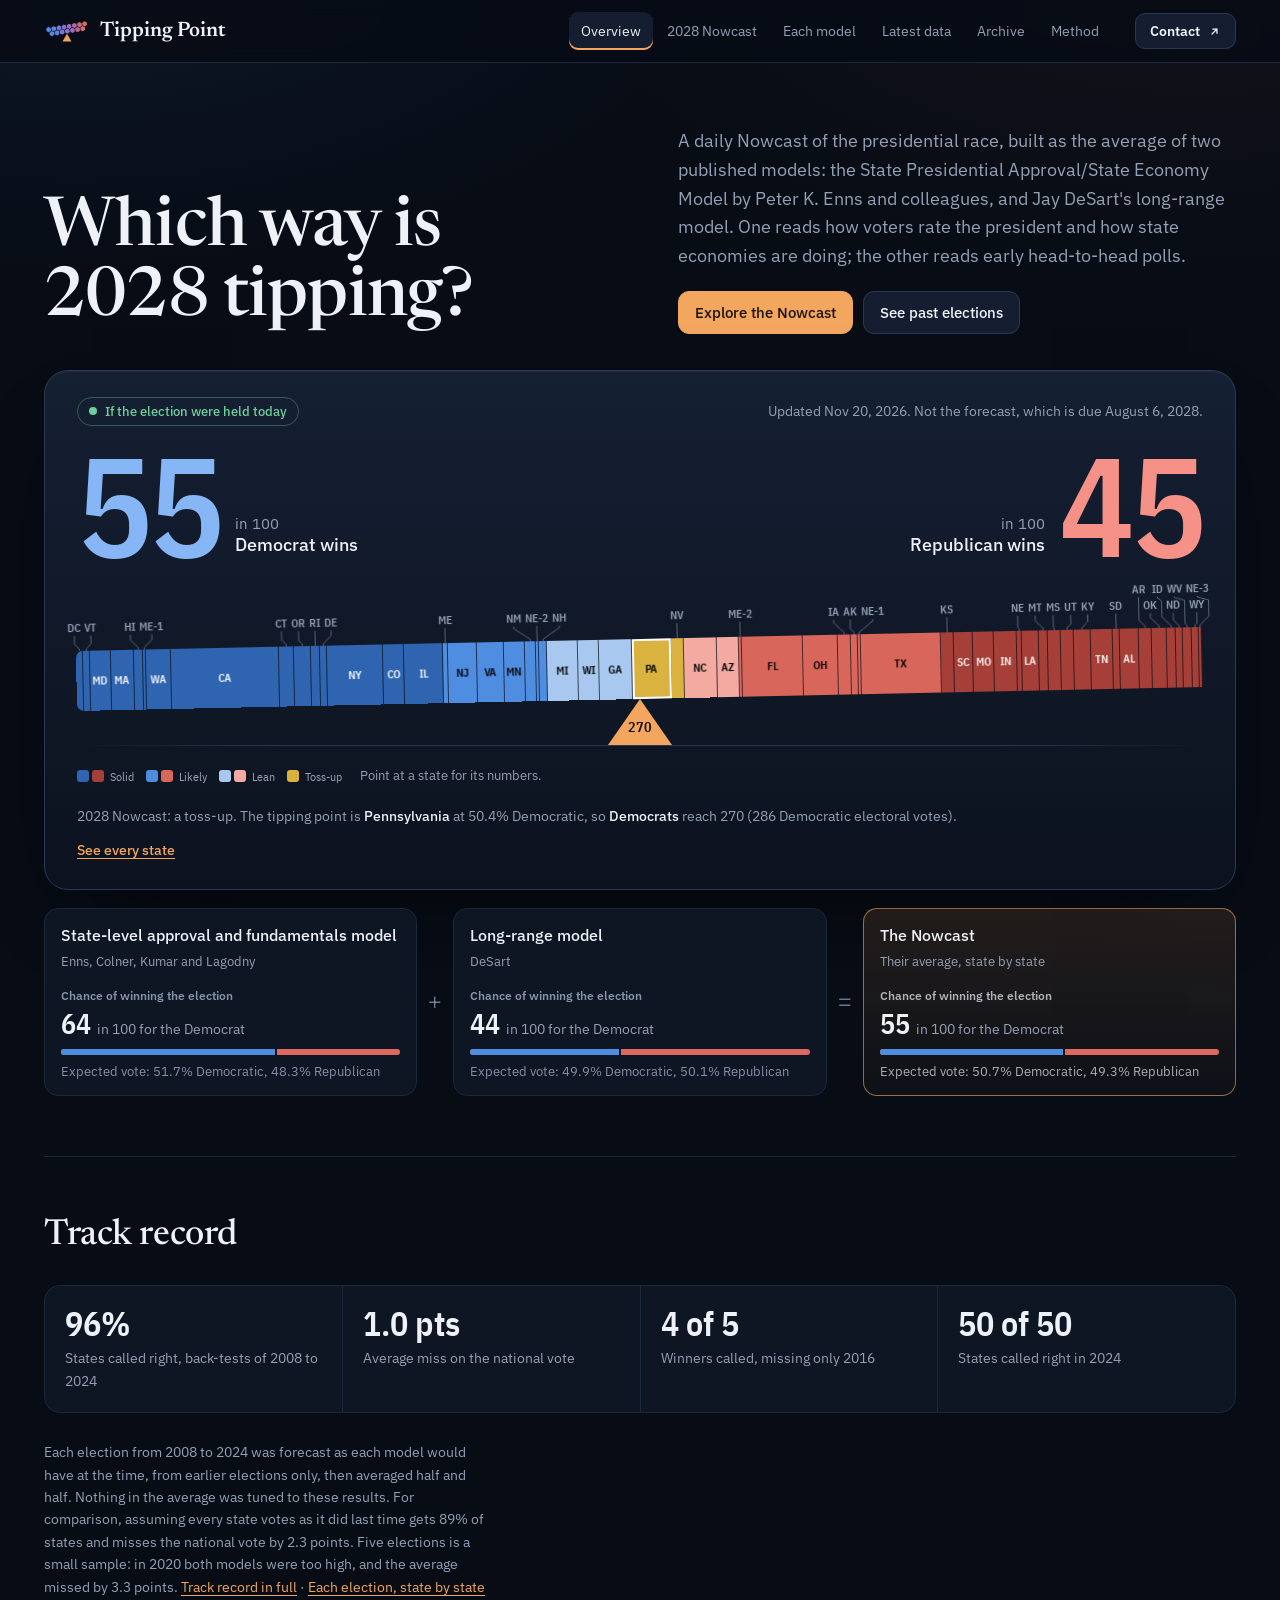
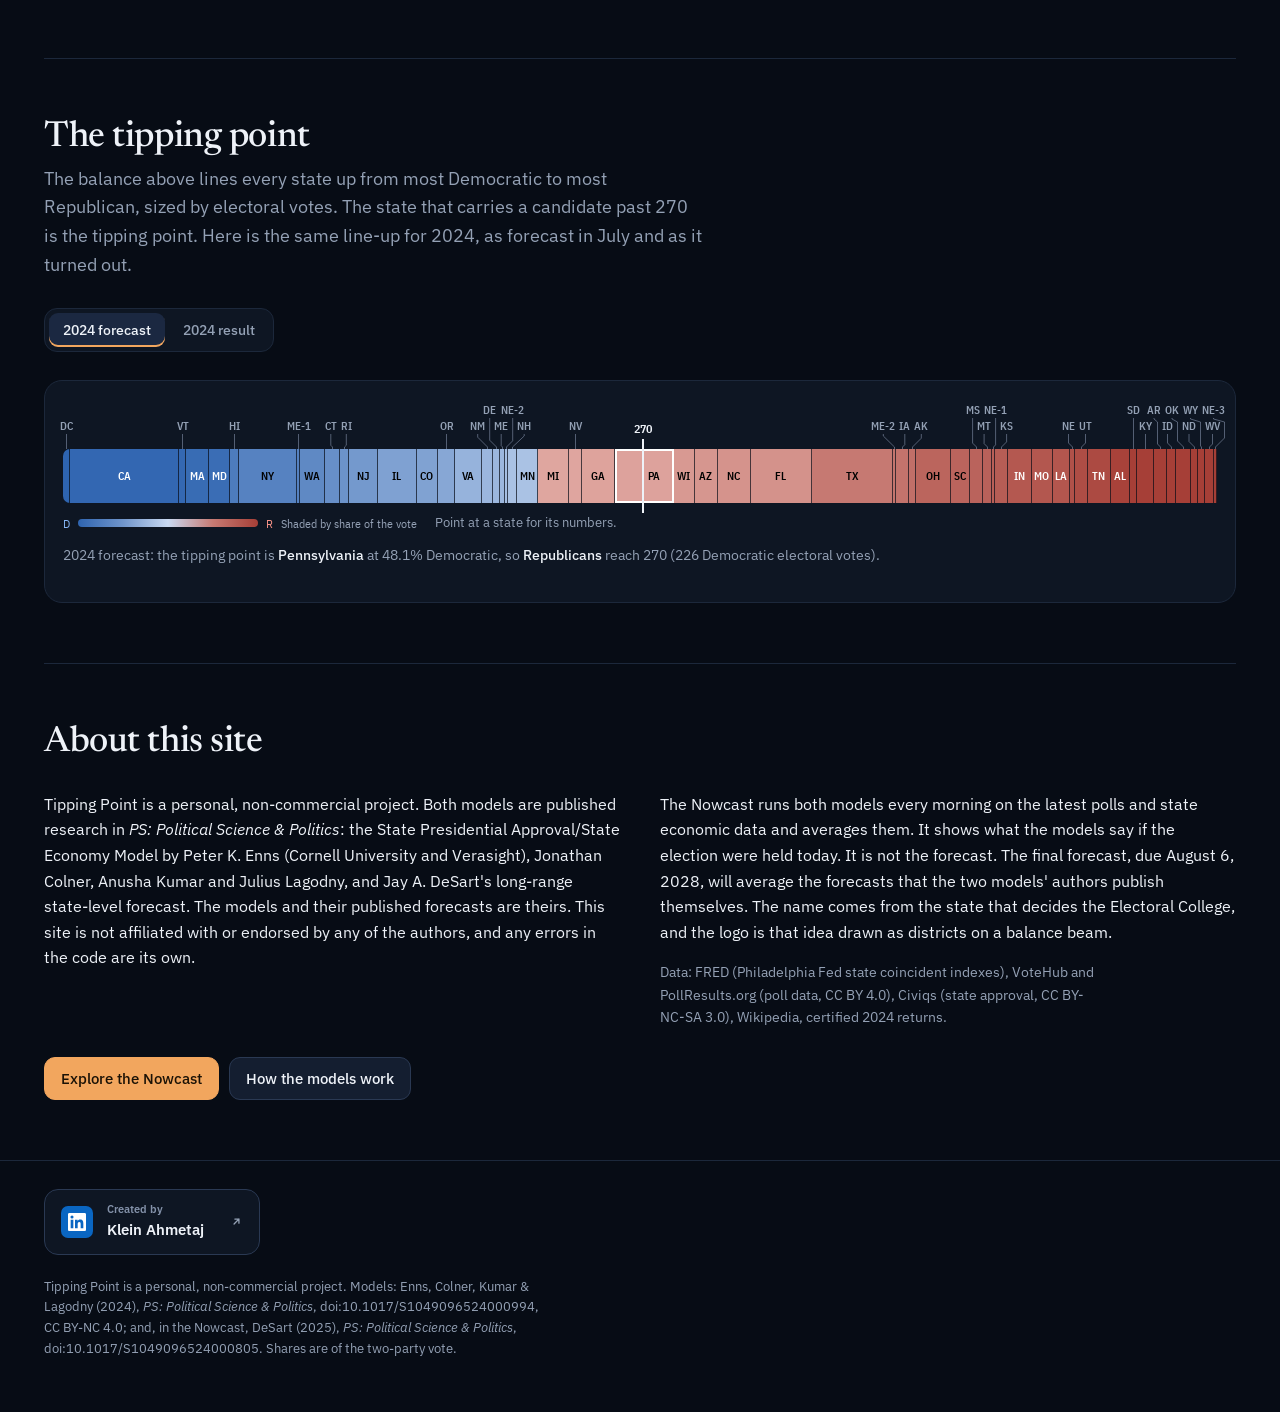
==== docs/index.html @ 8042a4b7 "Method: the vice-president adjustment counts in full from five surveys; Civiqs figures to two decima" ====
<!DOCTYPE html>
<html lang="en">
<head>
<meta charset="utf-8">
<meta name="viewport" content="width=device-width, initial-scale=1">
<title>Tipping Point</title>
<meta name="description" content="A daily Nowcast of the 2028 presidential race: the average of two published models, the Enns et al. state-level approval and fundamentals model and DeSart's long-range model, with an archive of how the method did in every election since 2008.">
<link rel="icon" type="image/svg+xml" href="favicon.svg">
<link rel="preconnect" href="https://fonts.googleapis.com">
<link rel="preconnect" href="https://fonts.gstatic.com" crossorigin>
<link href="https://fonts.googleapis.com/css2?family=IBM+Plex+Mono:wght@400;500&family=IBM+Plex+Sans:wght@400;500;600&family=IBM+Plex+Sans+Condensed:wght@500;600&family=Newsreader:opsz,wght@6..72,400;6..72,500;6..72,600&display=swap" rel="stylesheet">
<link rel="stylesheet" href="styles.css?v=20261120b">
</head>
<body>
<a class="skip" href="#main">Skip to content</a>

<header class="site-head">
  <div class="wrap">
    <a class="brand" href="#" aria-label="Tipping Point home">
      <span class="logo"><svg viewBox="0 0 61.3 29.7" xmlns="http://www.w3.org/2000/svg" aria-hidden="true"><g transform="rotate(-9 30.65 11.91)"><polygon points="6.40,5.39 9.45,7.15 9.45,10.67 6.40,12.43 3.35,10.67 3.35,7.15" fill="#4f8de0"/><polygon points="13.33,5.39 16.38,7.15 16.38,10.67 13.33,12.43 10.28,10.67 10.28,7.15" fill="#6083dc"/><polygon points="20.26,5.39 23.30,7.15 23.30,10.67 20.26,12.43 17.21,10.67 17.21,7.15" fill="#717ad7"/><polygon points="27.18,5.39 30.23,7.15 30.23,10.67 27.18,12.43 24.14,10.67 24.14,7.15" fill="#8270d3"/><polygon points="34.11,5.39 37.16,7.15 37.16,10.67 34.11,12.43 31.06,10.67 31.06,7.15" fill="#976bc1"/><polygon points="41.04,5.39 44.09,7.15 44.09,10.67 41.04,12.43 37.99,10.67 37.99,7.15" fill="#af6ba0"/><polygon points="47.97,5.39 51.02,7.15 51.02,10.67 47.97,12.43 44.92,10.67 44.92,7.15" fill="#c66a80"/><polygon points="54.90,5.39 57.95,7.15 57.95,10.67 54.90,12.43 51.85,10.67 51.85,7.15" fill="#de6a5f"/><polygon points="9.86,11.39 12.91,13.15 12.91,16.67 9.86,18.43 6.82,16.67 6.82,13.15" fill="#5888de"/><polygon points="16.79,11.39 19.84,13.15 19.84,16.67 16.79,18.43 13.74,16.67 13.74,13.15" fill="#697eda"/><polygon points="23.72,11.39 26.77,13.15 26.77,16.67 23.72,18.43 20.67,16.67 20.67,13.15" fill="#7a75d5"/><polygon points="30.65,11.39 33.70,13.15 33.70,16.67 30.65,18.43 27.60,16.67 27.60,13.15" fill="#8b6bd1"/><polygon points="37.58,11.39 40.63,13.15 40.63,16.67 37.58,18.43 34.53,16.67 34.53,13.15" fill="#a36bb0"/><polygon points="44.51,11.39 47.55,13.15 47.55,16.67 44.51,18.43 41.46,16.67 41.46,13.15" fill="#ba6a90"/><polygon points="51.43,11.39 54.48,13.15 54.48,16.67 51.43,18.43 48.38,16.67 48.38,13.15" fill="#d26a6f"/></g><polygon points="30.65,18.31 24.65,28.71 36.65,28.71" fill="#f0a35e"/></svg></span>
      Tipping Point
    </a>
    <nav aria-label="Main">
      <a href="#" data-view="home">Overview</a>
      <a href="#nowcast" data-view="nowcast" aria-label="2028 Nowcast"><span class="nl">2028 Nowcast</span><span class="ns">Nowcast</span></a>
      <a href="#models" data-view="models" aria-label="Each model"><span class="nl">Each model</span><span class="ns">Models</span></a>
      <a href="#data" data-view="data" aria-label="Latest data"><span class="nl">Latest data</span><span class="ns">Data</span></a>
      <a href="#archive" data-view="archive">Archive</a>
      <a href="#method" data-view="method">Method</a>
    </nav>
    <button class="contact-btn" type="button" id="contact-open" aria-haspopup="dialog">Contact <svg viewBox="0 0 16 16" width="13" height="13" aria-hidden="true"><path d="M5 11 11 5M6 5h5v5" fill="none" stroke="currentColor" stroke-width="1.6" stroke-linecap="round" stroke-linejoin="round"/></svg></button>
  </div>
</header>

<dialog class="contact" id="contact" aria-labelledby="contact-title">
  <button class="contact-x" type="button" id="contact-close" aria-label="Close">×</button>
  <p class="contact-kicker">Get in touch</p>
  <h2 id="contact-title">Questions or ideas for the site?</h2>
  <p class="contact-lead">Reach out to me on LinkedIn.</p>
  <p class="contact-sub">Feedback, suggestions, or a conversation about the forecast. Always welcome.</p>
  <a class="contact-li" href="https://www.linkedin.com/in/kleinahmetaj/" target="_blank" rel="noopener"><svg viewBox="0 0 24 24" width="18" height="18" aria-hidden="true"><path fill="currentColor" d="M20.45 20.45h-3.56v-5.57c0-1.33-.02-3.04-1.85-3.04-1.85 0-2.14 1.45-2.14 2.94v5.67H9.34V9h3.42v1.56h.05c.48-.9 1.64-1.85 3.37-1.85 3.6 0 4.27 2.37 4.27 5.46v6.28zM5.34 7.43a2.06 2.06 0 1 1 0-4.13 2.06 2.06 0 0 1 0 4.13zM7.12 20.45H3.56V9h3.56v11.45zM22.22 0H1.77C.79 0 0 .77 0 1.73v20.54C0 23.23.79 24 1.77 24h20.45c.98 0 1.78-.77 1.78-1.73V1.73C24 .77 23.2 0 22.22 0z"/></svg><span>Connect on LinkedIn</span><svg viewBox="0 0 16 16" width="13" height="13" aria-hidden="true"><path d="M5 11 11 5M6 5h5v5" fill="none" stroke="currentColor" stroke-width="1.6" stroke-linecap="round" stroke-linejoin="round"/></svg></a>
  <div class="contact-me"><img class="contact-avatar" src="klein.jpg" alt="" width="46" height="46"><div><b>Klein Ahmetaj</b><span>Creator of Tipping Point</span></div></div>
</dialog>

<main id="main" tabindex="-1">
<!-- ================= HOME ================= -->
<div id="view-home" class="wrap">
  <section class="hero">
    <div class="hero-copy">
      <h1>Which way is 2028 tipping?</h1>
      <div class="stack">
        <p class="lede">A daily Nowcast of the presidential race, built as the average of two published models: the State Presidential Approval/State Economy Model by Peter K. Enns and colleagues, and Jay DeSart's long-range model. One reads how voters rate the president and how state economies are doing; the other reads early head-to-head polls.</p>
        <div class="btns">
          <a class="btn primary" href="#nowcast">Explore the Nowcast</a>
          <a class="btn" href="#archive">See past elections</a>
        </div>
      </div>
    </div>
    <div class="balance-card">
      <div class="bc-head"><span class="live" id="hero-live">If the election were held today</span><span class="small" id="hero-date"></span></div>
      <div class="balance" id="bal-home"></div>
    </div>
    <div class="ensemble" id="ens-home"></div>
  </section>

  <section class="stack-lg">
    <h2>Track record</h2>
    <div class="record">
      <div><span class="v">96%</span><span class="small">States called right, back-tests of 2008 to 2024</span></div>
      <div><span class="v">1.0 pts</span><span class="small">Average miss on the national vote</span></div>
      <div><span class="v">4 of 5</span><span class="small">Winners called, missing only 2016</span></div>
      <div><span class="v">50 of 50</span><span class="small">States called right in 2024</span></div>
    </div>
    <p class="small">Each election from 2008 to 2024 was forecast as each model would have at the time, from earlier elections only, then averaged half and half. Nothing in the average was tuned to these results. For comparison, assuming every state votes as it did last time gets 89% of states and misses the national vote by 2.3 points. Five elections is a small sample: in 2020 both models were too high, and the average missed by 3.3 points. <a href="#method">Track record in full</a> · <a href="#archive">Each election, state by state</a></p>
  </section>

  <section class="stack-lg">
    <div class="stack" style="gap:6px">
      <h2>The tipping point</h2>
      <p class="lede">The balance above lines every state up from most Democratic to most Republican, sized by electoral votes. The state that carries a candidate past 270 is the tipping point. Here is the same line-up for 2024, as forecast in July and as it turned out.</p>
    </div>
    <div class="tabs" role="tablist" aria-label="Tipping point view">
      <button class="tab" role="tab" data-snake="fc" aria-selected="true" aria-controls="snake-home-panel">2024 forecast</button>
      <button class="tab" role="tab" data-snake="actual" aria-selected="false" aria-controls="snake-home-panel">2024 result</button>
    </div>
    <div class="snake-card" id="snake-home-panel" role="tabpanel" aria-label="2024 line-up"><div class="snake" id="snake-home"></div><div class="snake-key" id="snake-home-key"></div><p class="snake-read" id="snake-home-read"></p></div>
  </section>

  <section class="stack-lg" id="about">
    <h2>About this site</h2>
    <div class="cols2">
      <div class="stack">
        <p>Tipping Point is a personal, non-commercial project. Both models are published research in <em>PS: Political Science &amp; Politics</em>: the State Presidential Approval/State Economy Model by Peter K. Enns (Cornell University and Verasight), Jonathan Colner, Anusha Kumar and Julius Lagodny, and Jay A. DeSart's long-range state-level forecast. The models and their published forecasts are theirs. This site is not affiliated with or endorsed by any of the authors, and any errors in the code are its own.</p>
      </div>
      <div class="stack">
        <p>The Nowcast runs both models every morning on the latest polls and state economic data and averages them. It shows what the models say if the election were held today. It is not the forecast. The final forecast, due August 6, 2028, will average the forecasts that the two models' authors publish themselves. The name comes from the state that decides the Electoral College, and the logo is that idea drawn as districts on a balance beam.</p>
        <p class="small">Data: FRED (Philadelphia Fed state coincident indexes), VoteHub and PollResults.org (poll data, CC BY 4.0), Civiqs (state approval, CC BY-NC-SA 3.0), Wikipedia, certified 2024 returns.</p>
      </div>
    </div>
    <div class="btns">
      <a class="btn primary" href="#nowcast">Explore the Nowcast</a>
      <a class="btn" href="#method">How the models work</a>
    </div>
  </section>
</div>

<!-- ================= ARCHIVE: 2008 to 2024 ================= -->
<div id="view-archive" class="wrap" hidden>
  <section class="stack-lg" style="padding-top:44px">
    <div class="stack">
      <h1 style="font-size:clamp(34px,4.4vw,52px)">Archive</h1>
      <p class="lede">How the two models did in each election from 2008 to 2024, state by state, and what the Nowcast's method would have made of them. For 2020 and 2024 the models are shown as their authors published them before the election. No state forecasts were published for 2008 to 2016, so those years are back-tests. The Nowcast began in November 2026, so its own view is a look back in every year.</p>
    </div>
    <div class="tabs years" role="tablist" aria-label="Election">
      <button class="tab" role="tab" data-year24="2024" aria-selected="true">2024</button>
      <button class="tab" role="tab" data-year24="2020" aria-selected="false">2020</button>
      <button class="tab" role="tab" data-year24="2016" aria-selected="false">2016</button>
      <button class="tab" role="tab" data-year24="2012" aria-selected="false">2012</button>
      <button class="tab" role="tab" data-year24="2008" aria-selected="false">2008</button>
    </div>
    <div class="stack">
      <h2 id="h-2024">2024: the <span class="nw">back-test</span> against the result</h2>
      <p id="lede-2024"></p>
      <p class="small" id="pub-2024" hidden></p>
    </div>
    <div class="tabs" role="tablist" aria-label="Which forecast to score">
      <button class="tab" role="tab" data-src24="bt" aria-selected="true">Nowcast method, <span class="nw">back-tested</span></button>
      <button class="tab" role="tab" data-src24="pub" aria-selected="false">State-level approval and fundamentals, as published</button>
      <button class="tab" role="tab" data-src24="ds" aria-selected="false">Long-range model, as published</button>
    </div>
    <div class="figs" id="figs-2024"></div>

    <div class="stack">
      <div class="tabs" role="tablist" aria-label="Map layer">
        <button class="tab" role="tab" data-layer="forecast" aria-selected="true">Back-test</button>
        <button class="tab" role="tab" data-layer="actual" aria-selected="false">Actual result</button>
        <button class="tab" role="tab" data-layer="error" aria-selected="false">Absolute error</button>
      </div>
      <div class="desk">
        <div class="map-panel">
          <svg class="usmap" id="map-2024" role="img" aria-label="Map of the 2024 forecast and results by state"></svg>
          <div class="map-foot"><div class="ramp" id="ramp-2024"></div><div class="switch" role="group" aria-label="Map style"><button type="button" data-mapmode="geo" aria-pressed="true">Map</button><button type="button" data-mapmode="hex" aria-pressed="false">Hexagons</button></div></div>
        </div>
        <aside class="inspector" id="insp-2024" aria-live="polite"></aside>
      </div>
      <div class="snake-card"><div class="snake" id="snake-2024"></div><p class="snake-read" id="snake-2024-read"></p></div>
    </div>
  </section>

  <section class="stack">
    <div class="st-tools">
      <div class="stack" style="gap:6px">
        <h2>Every state, forecast to result</h2>
        <p class="small">Amber is the forecast with its 90% range, white is the result. Scale runs 30% to 70% Democratic; values beyond it sit at the edge. Results are the official counts. Scores count the 50 states.</p>
      </div>
      <div class="tabs" role="group" aria-label="Filter">
        <button class="tab" id="flt-all" aria-pressed="true" aria-selected="true">All 56</button>
        <button class="tab" id="flt-comp" aria-pressed="false" aria-selected="false">Competitive</button>
      </div>
    </div>
    <div class="st-table st-scroll"><div>
      <div class="st-head">
        <button data-sort="name">Contest</button>
        <button class="n" data-sort="ev">EV</button>
        <div class="strip-scale num"><span>30%</span><span>40%</span><span>50%</span><span>60%</span><span>70%</span></div>
        <button class="n" data-sort="fc" aria-sort="descending">Forecast</button>
        <button class="n" data-sort="share">Result</button>
        <button class="n" data-sort="err">Error</button>
      </div>
      <div id="rows-2024"></div>
    </div></div>
  </section>
</div>

<!-- ================= 2028 NOWCAST ================= -->
<div id="view-nowcast" class="wrap" hidden>
  <section class="stack-lg" style="padding-top:44px">
    <div class="stack">
      <span class="live" id="live-pill">Live</span>
      <h1 style="font-size:clamp(34px,4.6vw,56px)" id="title-28">2028 Nowcast</h1>
      <p class="lede" id="lede-28">What two published models say, averaged, if the election were held today: one from today's Trump approval polls and state economies, one from head-to-head polls. <strong class="warn">This is not the forecast.</strong> The final forecast will average the two forecasts the authors publish for 2028. It is due August 6, 2028, in <span id="d-forecast"></span> days.</p>
    </div>
    <div class="stack" id="hero-28">
      <div class="balance-card">
        <div class="balance" id="bal-28"></div>
        <div class="waffle"><div id="waffle-28"></div><p class="small" id="waffle-cap"></p></div>
      </div>
      <div class="ensemble" id="ens-28"></div>
      <div class="figs figs-3" id="figs-2028"></div>
      <p class="small models" id="models-28"></p>
    </div>
  </section>

  <nav class="jump" id="jump-28" aria-label="On this page">
    <button type="button" data-to="hero-28">Odds</button>
    <button type="button" data-to="results-2028">Map</button>
    <button type="button" data-to="results-detail">States</button>
    <button type="button" data-to="tracker-detail">Polls and data</button>
  </nav>

  <section class="stack-lg" id="results-2028">
    <div class="stack">
      <div class="map-tools">
        <div class="tabs" role="tablist" aria-label="Map layer">
          <button class="tab" role="tab" data-layer28="tracker" aria-selected="true">2028 Nowcast</button>
          <button class="tab" role="tab" data-layer28="official" aria-selected="false">Forecast</button>
        </div>
      </div>
      <div class="desk" id="desk-28">
        <div class="map-panel">
          <svg class="usmap" id="map-2028" role="img" aria-label="Map of the 2028 Nowcast by state"></svg>
          <div class="map-foot"><div class="ramp" id="ramp-2028"></div><div class="switch" role="group" aria-label="Map style"><button type="button" data-mapmode="geo" aria-pressed="true">Map</button><button type="button" data-mapmode="hex" aria-pressed="false">Hexagons</button></div></div>
        </div>
        <aside class="inspector" id="insp-2028" aria-live="polite"></aside>
      </div>
      <div class="official" id="official-28" hidden>
        <h2 id="fc-head">The official prediction will be made in <span id="cd-days"></span> days</h2>
        <div class="cd" id="cd-28" aria-hidden="true"></div>
        <div class="fc-body" id="fc-body" hidden></div>
        <h3 class="fc-h">How the forecast is coming together</h3>
        <ol class="fc-steps" id="fc-steps"></ol>
        <p id="fc-about">The final 2028 forecast will be the average of the two forecasts the authors themselves publish. DeSart's long-range forecast comes first, from head-to-head polls conducted in October 2027. Enns and colleagues' comes about 100 days before the election, from approval polls conducted in June and July 2028 and the economy through June. Until each is out, the site's own run of that model stands in: the long-range run is fixed on November 7, 2027 and the approval run on August 6, 2028, a week after each paper's cutoff so that polls published a few days late are included. The forecast is posted here on August 6, 2028 with whatever the authors have published by then, and is final once both of their forecasts are in. In the meantime, view the Nowcast to see what the election might look like if it were held today.</p>
        <button class="btn primary" id="btn-to-nowcast" type="button">View the Nowcast</button>
      </div>
    </div>
    <div class="stack-lg" id="results-detail">
      <div class="stack">
        <h2 class="h3">Where every state stands</h2>
        <div class="board" id="board-28"></div>
        <p class="small">Solid means a party wins the state in more than 98 of 100 simulations, Likely more than 75, Lean more than 55. Pick a state to see it on the map.</p>
      </div>
      <div class="cols2">
        <div class="stack">
          <h2 class="h3">Electoral votes across all simulations</h2>
          <div class="trend" id="hist-2028"></div>
        </div>
        <div class="stack">
          <h2 class="h3">Democrat's share of simulations, day by day</h2>
          <div class="trend" id="trend-2028"></div>
          <div class="small" id="trend-note"></div>
        </div>
      </div>
    </div>
  </section>

  <section class="stack-lg" id="tracker-detail">
    <div class="cols2">
      <div class="stack">
        <h2 class="h3" id="mx-anchor">Head-to-head polls in the long-range model</h2>
        <div class="mx" id="mx-2028" role="img"></div>
        <p class="small" id="mx-note"></p>
        <div class="scroll-x"><table class="polls"><thead><tr><th>Ends</th><th>Pollster</th><th>Matchup</th><th class="n">Democrat</th></tr></thead><tbody id="h2h-2028"></tbody></table></div>
        <div><button class="btn" id="h2h-more" type="button" hidden></button></div>
        <p class="small" id="h2h-note"></p>
        <h2 class="h3" style="margin-top:18px">Polls in today's approval average</h2>
        <div class="scroll-x"><table class="polls"><thead><tr><th>Pollster</th><th>Ends</th><th class="n">Approve</th><th class="n">Disapprove</th></tr></thead><tbody id="polls-2028"></tbody></table></div>
        <p class="small">From the VoteHub Polling API and PollResults.org (both CC BY 4.0). Each pollster's latest poll in the window; internal and partisan polls excluded.</p>
      </div>
      <div class="stack">
        <h2 class="h3">What updates on its own</h2>
        <p class="small" id="live-inputs"></p>
        <div class="needs needs-1">
          <div><span class="s ok" id="need-econ">Daily</span><h3>State economies</h3><p>Philadelphia Fed coincident indexes via FRED, through June 2028.</p></div>
          <div><span class="s ok">Daily</span><h3>Trump approval</h3><p>The national average, from polls of all adults, updates every day. How far each state sits from it comes from <a href="https://civiqs.com/results/approve_president_trump_2025">Civiqs's daily tracker of Trump's job approval</a> among registered voters. That part is a copy taken on <span data-civiqs-date>November 19, 2026</span>. Civiqs's site turns away automatic reads, so the copy is refreshed by hand rather than daily.</p></div>
          <div><span class="s ok" id="need-h2h">Daily</span><h3>Head-to-head polls</h3><p>National general-election polls between possible nominees, from PollResults.org, over the last 180 days. They feed the long-range model.</p></div>
          <div><span class="s ok" id="need-tickets">Watching</span><h3>Nominees and home states</h3><p>Read from Wikipedia every morning. Each nominee and running mate locks in as soon as they are confirmed, and the home-state bonuses switch on.</p></div>
          <div><span class="s ok" id="need-cands">Daily</span><h3>Possible candidates</h3><p>Ordered by national 2028 primary polls from PollResults.org. Anyone new who polls at 3% or more is added.</p></div>
          <div><span class="s ok" id="need-vp">Daily</span><h3>Vice-president adjustment</h3><p>If the sitting vice president is a nominee, approval shifts by his net job approval minus the president's.</p></div>
        </div>
      </div>
    </div>
  </section>
</div>

<!-- ================= METHOD ================= -->
<div id="view-models" class="wrap models-page" hidden>
  <section class="models-intro">
    <p class="secondary-flag">Background · not the Nowcast</p>
    <h1>Each model on its own</h1>
    <p class="lede" id="models-lede">The 2028 Nowcast averages two published models, state by state. This page shows what each one would predict by itself, so you can see where they agree and where they pull apart. Neither is the site's prediction: for that, use the Nowcast.</p>
    <a class="btn primary" href="#nowcast" id="models-back">Go to the 2028 Nowcast</a>
  </section>
  <div id="models-each"></div>
</div>

<div id="view-data" class="wrap data-page" hidden>
  <section class="data-intro">
    <h1>Latest data</h1>
    <p class="lede">Everything the Nowcast reads, newest first: head-to-head polls, approval polls, state economies and primary polling. It all updates every morning, and this page shows what came in and what it moved.</p>
    <p class="data-status" id="data-status"></p>
  </section>
  <div class="figs data-changes" id="data-changes"></div>
  <div class="data-grid">
    <section class="data-card wide" id="dc-h2h" aria-labelledby="dc-h2h-h"></section>
    <section class="data-card" id="dc-appr" aria-labelledby="dc-appr-h"></section>
    <section class="data-card" id="dc-econ" aria-labelledby="dc-econ-h"></section>
    <section class="data-card" id="dc-primary" aria-labelledby="dc-primary-h"></section>
    <section class="data-card" id="dc-next" aria-labelledby="dc-next-h"></section>
    <section class="data-card wide" id="dc-log" aria-labelledby="dc-log-h"></section>
  </div>
</div>

<div id="view-method" class="wrap method" hidden>
  <section class="stack-lg" style="padding-top:44px">
    <div class="stack">
      <h1 style="font-size:clamp(34px,4.4vw,52px)">How the models work</h1>
      <p class="lede">The 2028 Nowcast runs two published models and averages them. Each predicts the Democratic share of the two-party vote in every state; the Electoral College is then simulated from their average. The <a href="#archive">Archive</a> shows how that same average, and each model on its own, did in every election from 2008 to 2024.</p>
    </div>
  </section>

  <section class="stack m-sec">
    <h2>State-level approval and fundamentals model</h2>
    <p class="byline">The State Presidential Approval/State Economy Model, by Peter K. Enns, Jonathan Colner, Anusha Kumar and Julius Lagodny.</p>
<div class="eq">Democratic two-party share in a state =
    <span class="c">49.38</span>
  + <span class="c">0.82</span> × state deviation from the national vote, previous election
  + <span class="c">0.33</span> × state presidential approval (signed toward the Democrat)
  + <span class="c">1.43</span> × weighted change in the state coincident economic index
  + <span class="c">2.47</span> × presidential candidate's home state
  − <span class="c">3.49</span> × presidential candidate's home state, previous election
  + <span class="c">1.87</span> × running mate's home state
  − <span class="c">0.35</span> × Anderson 1980 share (1984 only)
  − <span class="c">0.60</span> × Perot 1996 share (2000 only)</div>
    <p class="small">Fitted on 11 elections × 51 jurisdictions, 1980–2020 (N = 561). Adjusted R² 0.90, standard error 3.46 points.</p>
    <p><b>The Nowcast runs this regression refitted on 1980–2024</b> from the authors' replication data, with the 2024 results added, as the authors refit before each forecast. Refitting on 1980–2020 reproduces the numbers above exactly. With 2024 added, and the approval baseline re-chosen the way the authors choose it: approval 0.30, economy 1.56, home state 2.31, previous home state −3.06, running mate 1.77, standard error 3.44.</p>
  </section>

  <section class="stack m-sec">
    <h2>Long-range model</h2>
    <p class="byline">The Long-Range State-Level Forecast Model, by Jay A. DeSart. It was built to forecast a year ahead, before the nominees are known.</p>
<div class="eq">Democratic two-party share in a state =
  − <span class="c">27.423</span>
  + <span class="c">1.017</span> × the state's Democratic share in the previous election
  + <span class="c">0.524</span> × Democratic share in national head-to-head polls
  + <span class="c">2.544</span> × home state (this election's nominees, minus the previous election's)
  − <span class="c">0.988</span> × consecutive terms the president's party has held the White House
    (counted as positive for Democrats, negative for Republicans)</div>
    <p class="small">Fitted on seven elections × 50 states, 1996–2020 (N = 350). R² 0.90, standard error 3.08 points.</p>
    <p><b>The Nowcast runs it refitted on 1996–2024</b> from DeSart's replication data, with 2024 added. Refitting on 1996–2020 reproduces the numbers above exactly. With 2024 added: previous share 1.007, polls 0.522, home state 1.91, terms −1.00, standard error 2.93.</p>
  </section>

  <section class="stack m-sec">
    <h2>How they are combined</h2>
    <p>The two models read different things: how people rate the president and how state economies are doing, and what voters say when asked to choose between named candidates. <b>Each state's Nowcast is the average of the two models' forecasts for that state, half each.</b> The Electoral College is then simulated once from those averages, the way the state-level approval and fundamentals model simulates it.</p>
    <p><b>Equal weights</b>, because the back-tests found no mix that does reliably better: the best one moved around depending on how the test was run. Research on election forecasting has long found that a plain average of forecasts from different methods beats relying on one, and is hard to improve on by fitting weights (Graefe and colleagues 2014, 2015). Nothing in the combination is fitted to past results: both models run with their authors' equations, and each gets half.</p>
    <p><b>Other mixes were tested</b>, from all long-range to all approval and fundamentals in steps of five points, on both back-tests described under Track record. None is worth switching to. Mixes are written with the approval and fundamentals share first.</p>
    <ul class="small rules">
      <li><b>The gain is tiny.</b> On state results the best mix in hindsight, 30/70, beats equal weights by 0.07 points over 2008 to 2024; over 1996 to 2024, equal weights are themselves the best mix. On the national vote the two tests point in opposite directions, 45/55 in the first and 70/30 in the second, where 70/30 also calls the 2000 winner wrong.</li>
      <li><b>The best mix does not stay put.</b> In the 1996 to 2024 test it runs from all approval and fundamentals in 1996 to all long-range in 2020. A lean toward approval and fundamentals did better in every election up to 2008, and a lean toward the long-range model in every one since. Weights fitted on the first four elections, 65/35, would have made the last four worse than equal weights: a state miss of 2.05 points against 1.96.</li>
      <li><b>Fitted weights fail a fair test.</b> Chosen from other elections and scored on one left out, a fitted mix did worse than equal weights in six of eight comparisons and better in two. The eight: both back-tests, chosen from all the other elections or only the earlier ones, judged on state results and on the national vote.</li>
    </ul>
    <p><b>The method was fixed on November 12, 2026</b>, and will not be changed on the strength of these same back-tests again, so that 2028 is a fair test of it.</p>
    <p><b>The final forecast is the authors' own.</b> The site's runs of the two models are for the Nowcast. The final forecast will be the average of the two forecasts the authors themselves publish for 2028, state by state. DeSart's comes first, about a year before the election: when it is out, his state forecasts replace the site's run of his model and stay fixed. Enns and colleagues publish about 100 days before the election: when theirs is out, it replaces the site's run of their model, and the forecast is final. Until each is out, the site's own run of that model stands in, fixed at its paper's cutoff (November 7, 2027 for the long-range model, August 6, 2028 for the approval model). If an author publishes no state forecasts before Election Day, that stand-in is used and marked as one. The reason is accuracy: the authors work from data the site can only approximate, above all approval measured state by state, and the forecasts they published did as well as the back-tests or better. This was set on November 20, 2026, before either 2028 forecast existed. Until then the plan was to freeze the site's own runs on August 6, 2028 and call that the forecast. If an author also revises the model itself, the site's stand-in run switches to the revised version and says so here.</p>
    <p><b>Three corrections since then.</b> On November 20, 2026 the site was checked line by line against both papers, their appendices and the authors' own code, and three things did not follow the approval model's paper. They were changed to follow it. None came from a back-test or from any result.</p>
    <ul>
      <li><b>Who is polled.</b> The national approval average counted polls of registered and likely voters. The paper measures approval among all adults, so only polls of all adults count now.</li>
      <li><b>The approval baseline.</b> The authors re-choose it before each forecast as the value that best fits the earlier elections. The site had kept their 2024 value, 44. With 2024 added their rule gives 43.</li>
      <li><b>The paper's own window.</b> For polls conducted June 1 to July 30, 2028 the paper pools every survey answer. The site would have taken each pollster's latest poll and favored recent ones. It will now count every poll in that window by its sample size. This changes nothing before June 2028.</li>
    </ul>
    <p>On the data of November 19, the first lowered Trump's approval from 37.2% to 33.8% and raised the Democrat's chance from 50.6% to 56.8%; the second brought it to 55.1%. No state changed hands. The day-by-day history on this site starts again on November 20, so that it is one consistent series. See National approval and Approval baseline, under Everything that differs from the Enns model.</p>
    <p><b>A second check the same day, on how polls are read.</b> Every poll rule was run again on the authors' own material. The rules held: the long-range model's poll average, worked out the site's way from DeSart's own lists of polls, gives the figures in his paper, and the approval model's refit gives the paper's table exactly. Four slips in how the site reads its two poll feeds were fixed.</p>
    <ul>
      <li><b>One count per poll.</b> The two feeds sometimes spell a pollster's name differently, such as Marist College and Marist University, and such a poll was counted twice. It counts once now. In the paper's window, two different polls by one pollster that end on the same day now both count.</li>
      <li><b>Adults first.</b> When one feed listed a poll only for registered voters and the other also carried its figures for all adults, the all-adults figures were dropped. They are kept now.</li>
      <li><b>Like with like.</b> The vice-president adjustment compares the vice president's rating with the president's in the same survey. It now also compares the same group of people: one survey had paired the vice president among registered voters with the president among all adults.</li>
      <li><b>Centering the states.</b> The state figures were centered on the national average with each state weighted by its 2024 votes. A national poll of all adults is the average of the states weighted by their adult populations, so that is the weighting now. Every state's approval rose by 0.14 points.</li>
    </ul>
    <p>On the data of November 20 these moved the Democrat's chance from 54.7% to 54.6%, and no state or rating changed. None of the first three touched a poll from the last 30 days; in earlier weeks the first two had moved the approval average by up to half a point.</p>
    <p><b>The vice-president adjustment is no longer held back.</b> Vice President Vance's net approval runs about 7 points above Trump's in the seven surveys that asked about both, and he leads the Republican field. The site had counted that gap at 35%, waiting for 20 surveys. The authors applied theirs in full from five surveys in 2024, and the seven in hand agree with each other: Vance is ahead by 4 to 12 points in every one. So the gap now counts in full once there are five. Until a nominee is chosen it still applies only in proportion to his share of his party's primary polling. On the data of November 20 this moved the Democrat's chance from 54.5% to 51.2%. No state changed hands and the electoral count stayed at 286; Georgia went from Lean Democratic to Toss-up and Nevada from Toss-up to Lean Republican.</p>
    <p><b>The track record was corrected the same day.</b> Its back-tests of the approval model had left out the Southern-states term that the authors' own back-tests keep through 2020. It was put back, which reproduces the accuracy the paper reports. The approval model's count for 2008 to 2024 went from 236 to 239 of 250 state results; the Nowcast's stayed at 240. This changes how past elections are scored, not how 2028 is forecast.</p>
  </section>

  <section class="stack m-sec">
    <h2>Track record</h2>
    <p><b>Each election below was forecast the way each model would have forecast it at the time:</b> refitted on the earlier elections only, with that year's inputs. Every number is computed from the two papers' replication files and the 2024 results.</p>
    <p><b>These are back-tests</b>, run the way the authors' own code runs theirs. For the approval model that means keeping the Southern-states term its authors used in every forecast through 2020 and dropped in 2024; the next section explains it. The forecasts the authors actually published before each election are compared with the back-tests further down.</p>
    <div class="cols2">
      <table class="mt">
        <caption>National vote, Democratic share</caption>
        <thead><tr><th scope="col"></th><th scope="col">Result</th><th scope="col">Approval and fundamentals</th><th scope="col">Long-range</th><th scope="col">Nowcast</th></tr></thead>
        <tbody>
          <tr><th scope="row">2008</th><td>53.7</td><td>55.5</td><td>52.7</td><td>54.1</td></tr>
          <tr><th scope="row">2012</th><td>51.9</td><td>50.0</td><td>53.6</td><td>51.8</td></tr>
          <tr><th scope="row">2016</th><td>51.0</td><td>51.2</td><td>50.1</td><td>50.7</td></tr>
          <tr><th scope="row">2020</th><td>52.2</td><td>56.1</td><td>54.8</td><td>55.5</td></tr>
          <tr><th scope="row">2024</th><td>49.2</td><td>49.4</td><td>50.6</td><td>50.0</td></tr>
          <tr class="avg"><th scope="row">Average miss</th><td></td><td>1.6</td><td>1.5</td><td>1.0</td></tr>
        </tbody>
      </table>
      <table class="mt">
        <caption>States called correctly, of 50</caption>
        <thead><tr><th scope="col"></th><th scope="col">Approval and fundamentals</th><th scope="col">Long-range</th><th scope="col">Nowcast</th></tr></thead>
        <tbody>
          <tr><th scope="row">2008</th><td>47</td><td>46</td><td>47</td></tr>
          <tr><th scope="row">2012</th><td>47</td><td>48</td><td>49</td></tr>
          <tr><th scope="row">2016</th><td>46</td><td>46</td><td>46</td></tr>
          <tr><th scope="row">2020</th><td>49</td><td>48</td><td>48</td></tr>
          <tr><th scope="row">2024</th><td>50</td><td>50</td><td>50</td></tr>
          <tr class="avg"><th scope="row">All five</th><td>96%</td><td>95%</td><td>96%</td></tr>
        </tbody>
      </table>
    </div>
    <p class="small">2008 to 2024 are the elections both models can be tested on fairly: the long-range model's data starts in 1996, and with fewer than three past elections its equation cannot be estimated properly. The national figures add up the 50 states by turnout, leaving out the District of Columbia, so they differ slightly from the papers' own. Each election is shown state by state in the <a href="#archive">Archive</a>, which counts the District and uses the official national vote, so its national figures sit about a tenth of a point from these. For 2020 and 2024 the Archive shows the forecasts the authors published, not these back-tests.</p>
    <p class="small">The Nowcast called four of the five winners; like both models on their own, it called 2016 wrong, giving Clinton 285 electoral votes. Its average miss in a state was 2.17 points, against 2.69 and 2.21 for the two models alone, and it called 240 of the 250 state results, against 239 and 238.</p>
    <p class="small"><b>Against a simple baseline.</b> Safe states make any method look good, so the fair comparison is with assuming every state votes as it did four years earlier. That gets 222 of the 250 results (89%), against the Nowcast's 240 (96%). In the 73 results decided by under 10 points it gets 49 (67%), against 64 (88%). Of the 28 results where a state changed party, the Nowcast called 21. On the national vote, assuming a repeat of the last election misses by 2.3 points on average, against 1.0.</p>
    <p class="small">Its national miss is smaller than either model's because their misses often point in opposite directions and partly cancel: in 2012 the state-level approval and fundamentals model was 1.9 points too low and the long-range model 1.7 too high, so the average was off by 0.1. When both miss the same way, as in 2020, the average does too.</p>
    <p class="small">A second test, which forecasts each election from 1996 to 2024 using all the other elections, gives the Nowcast a state miss of 2.2 points and a national miss of 1.0, with seven of eight winners called.</p>
    <p class="small"><b>States moving together.</b> The long-range model shifts every state by nearly the same amount from its last result. Three other ways of placing states were tried in both tests, scored on how far each state's position relative to the national vote was off, and none did better. The approval and fundamentals model's own map was worse in the first test (2.40 points against 2.00) and level in the second (2.10 against 2.15). Adding each state's result from two elections back to the long-range equation changed almost nothing. Starting from the average of each state's last two results was much worse. States have moved together more closely in 2020 and 2024 than in any election from 1996 to 2016, a trend Jackman (2014) found after 2012. In 2020 about two-thirds of the long-range model's error in the states was a miss shared by all of them: its national forecast was 54.8 against a result of 52.2, mostly because the October 2019 polls had the Democrat at 54.9.</p>
    <p class="small">The long-range model is tested here on polls from October of the year before the election, as DeSart designed it. The Nowcast feeds it polls from even earlier, so today it is probably less accurate than this record shows.</p>
  </section>

  <section class="stack m-sec">
    <h2>The Southern-states term</h2>
    <p><b>What it is.</b> Through 2020 the approval model had one more input: a marker for the eleven states of the old Confederacy. For decades those states voted more Republican than their last result, the president's approval and the economy would suggest, and the marker let the model allow for that.</p>
    <p><b>Why the authors dropped it.</b> The pattern faded. It was clear in the 1980s and faint in the 1990s and early 2000s. In recent elections the authors find no sign of it once a state's past vote is taken into account, which they put down to population change in the South. A marker that no longer adds anything only makes a model more complicated, so their 2024 forecast leaves it out (Enns and colleagues 2024, and their online appendix 3). The Nowcast runs that 2024 version, so it has no Southern-states term either.</p>
    <p><b>What the back-tests do with it.</b> The authors' own code keeps the term in every before-the-fact forecast through 2020, because that is how the model was run at the time. The track record above does the same. Run that way, the approval model's back-tests reproduce the accuracy the paper reports: 91% of states called from 1984 to 2020, 95% from 2004, and only Georgia missed in 2020.</p>
    <table class="mt mt-wrap">
      <caption>The approval model's back-test, with and without the term: states called of 50, and the states missed</caption>
      <thead><tr><th scope="col"></th><th scope="col">With the term</th><th scope="col">Without it</th></tr></thead>
      <tbody>
        <tr><th scope="row">2008</th><td>47<span>IN, MO, NC</span></td><td>47<span>AR, IN, MO</span></td></tr>
        <tr><th scope="row">2012</th><td>47<span>FL, IA, VA</span></td><td>46<span>CO, FL, IA, OH</span></td></tr>
        <tr><th scope="row">2016</th><td>46<span>IA, MI, PA, WI</span></td><td>46<span>IA, MI, PA, WI</span></td></tr>
        <tr><th scope="row">2020</th><td>49<span>GA</span></td><td>47<span>AZ, FL, GA</span></td></tr>
        <tr class="avg"><th scope="row">All four, of 200</th><td>189</td><td>186</td></tr>
      </tbody>
    </table>
    <p class="small">2024 is not in the table because the authors' 2024 forecast has no such term. With the term the model calls three more states over these elections, most of them in 2020, where it misses only Georgia, as the authors' published forecast did. Its forecast of the national vote moves by a tenth or two (55.5, 50.0, 51.2 and 56.1 with the term; 55.7, 49.9, 51.3 and 56.0 without). Its average miss in a state is slightly larger with the term, 2.69 points against 2.60 over 2008 to 2024, because the term shifts all eleven Southern states at once.</p>
    <p class="small">The Nowcast's own record is the same either way: 47, 49, 46 and 48 states called, and a national miss of 1.0 points. Until November 20, 2026 this site left the term out of every back-test, so its approval-model record read 236 of 250 state results, not 239, and its 2020 back-test missed three states where the authors' missed one.</p>
  </section>

  <section class="stack m-sec">
    <h2>Published forecasts and these back-tests</h2>
    <p><b>The back-tests rerun each model on the data in its authors' latest files.</b> Before each election the authors refit their models and sometimes revise them or their data, so a forecast they actually published can differ from its back-test. Where both exist, they compare like this.</p>
    <div class="cols2">
      <table class="mt">
        <caption>Approval and fundamentals model (Enns and colleagues)</caption>
        <thead><tr><th scope="col"></th><th scope="col">Published</th><th scope="col">Back-test</th><th scope="col">Result</th></tr></thead>
        <tbody>
          <tr><th scope="row">2020 states called, of 50</th><td>49</td><td>49</td><td>—</td></tr>
          <tr><th scope="row">2020 Democratic vote</th><td>54.5</td><td>56.1</td><td>52.2</td></tr>
          <tr><th scope="row">2024 states called, of 50</th><td>50</td><td>50</td><td>—</td></tr>
          <tr><th scope="row">2024 Democratic vote</th><td>49.7</td><td>49.4</td><td>49.2</td></tr>
        </tbody>
      </table>
      <table class="mt">
        <caption>Long-range model (DeSart)</caption>
        <thead><tr><th scope="col"></th><th scope="col">Published</th><th scope="col">Back-test</th><th scope="col">Result</th></tr></thead>
        <tbody>
          <tr><th scope="row">2016 Democratic vote</th><td>50.3</td><td>50.1</td><td>51.0</td></tr>
          <tr><th scope="row">2020 states called, of 50</th><td>48</td><td>48</td><td>—</td></tr>
          <tr><th scope="row">2020 Democratic vote</th><td>54.8</td><td>54.8</td><td>52.2</td></tr>
          <tr><th scope="row">2024 states called, of 50</th><td>50</td><td>50</td><td>—</td></tr>
          <tr><th scope="row">2024 Democratic vote</th><td>50.7</td><td>50.6</td><td>49.2</td></tr>
        </tbody>
      </table>
    </div>
    <p class="small">Democratic share of the two-party vote, in percent. Rows of states called have no result of their own: the count already compares each forecast with the results. Enns and colleagues' 2020 forecast missed only Georgia (Enns and Lagodny 2021); their 2024 forecast had Trump at exactly 312 electoral votes. DeSart's 2020 forecast, made from October 2019 polls, missed Florida and North Carolina; the back-test reproduces its state forecasts exactly, because his model had the same design then (his replication files for 2020). His 2016 figure is his national forecast as reported in his 2024 paper (table 1), which gives no count of states for that year; his 2024 forecast was published a year before the election. Published figures are the authors' own national numbers; back-tests and results are for the 50 states, as in the tables above, which moves a figure by a tenth of a point at most.</p>
    <p class="small">The back-tests call the same states as the forecasts the authors published: 49 of 50 in 2020 for Enns and colleagues, missing only Georgia, and no difference to speak of for DeSart. On the national vote their published 2020 forecast was 1.6 points closer than the back-test, 54.5 against 56.1. That gap comes from the data, which the authors revised for 2024: state approval was re-estimated from more surveys, and the 2020 economy is measured differently.</p>
    <p><b>What this means for 2028.</b> The published records belong to the forecasts the authors made themselves, so the final 2028 forecast uses those: DeSart's and Enns and colleagues' own state forecasts, averaged half and half. The site's own runs of the two models stand in only until each author publishes, or if one does not. The site never chooses between versions itself.</p>
    <p><b>What this means for the track record.</b> The 96% of states and 1-point national miss quoted on this site come from the back-tests. They are a cautious figure: the forecasts the authors actually published did as well or better.</p>
  </section>

  <section class="stack m-sec">
    <h2>Why there is no third model</h2>
    <p>Several well-known forecasts were tried as a third member of the average, in the same back-tests: counts of Allan Lichtman's Keys to the White House, Helmut Norpoth's Primary Model and Alan Abramowitz's Time for Change model. Each gives one national number, so each was tested the same way: the state map from the first two models, the national level from all three.</p>
    <div class="cols2">
      <table class="mt">
        <caption>Back-tests of 2008 to 2024 (250 state results)</caption>
        <thead><tr><th scope="col">Third model</th><th scope="col">State miss</th><th scope="col">States called</th><th scope="col">National miss</th></tr></thead>
        <tbody>
          <tr><th scope="row">Lichtman's 6 objective keys, counted</th><td>1.98</td><td>239</td><td>0.78</td></tr>
          <tr><th scope="row">All 13 of Lichtman's keys, counted</th><td>2.11</td><td>238</td><td>1.32</td></tr>
          <tr><th scope="row">Primary Model</th><td>2.05</td><td>237</td><td>0.92</td></tr>
          <tr><th scope="row">Time for Change</th><td>1.96</td><td>240</td><td>0.91</td></tr>
          <tr><th scope="row">5 of them, without the third-party key</th><td>1.97</td><td>239</td><td>0.89</td></tr>
          <tr class="avg"><th scope="row">None: the first two alone (used)</th><td>2.17</td><td>240</td><td>0.98</td></tr>
        </tbody>
      </table>
      <table class="mt">
        <caption>The same, leaving out 2020 (200 state results)</caption>
        <thead><tr><th scope="col">Third model</th><th scope="col">State miss</th><th scope="col">States called</th><th scope="col">National miss</th></tr></thead>
        <tbody>
          <tr><th scope="row">Lichtman's 6 objective keys, counted</th><td>2.03</td><td>191</td><td>0.59</td></tr>
          <tr><th scope="row">All 13 of Lichtman's keys, counted</th><td>2.15</td><td>191</td><td>1.11</td></tr>
          <tr><th scope="row">Primary Model</th><td>2.05</td><td>190</td><td>1.10</td></tr>
          <tr><th scope="row">Time for Change</th><td>2.01</td><td>192</td><td>0.80</td></tr>
          <tr><th scope="row">5 of them, without the third-party key</th><td>2.01</td><td>192</td><td>0.68</td></tr>
          <tr class="avg"><th scope="row">None: the first two alone (used)</th><td>2.03</td><td>192</td><td>0.40</td></tr>
        </tbody>
      </table>
    </div>
    <p class="small">Misses are average misses in points of Democratic vote share.</p>
    <p>Some third models look a little better than none in the first table: the objective keys and Time for Change all lower the state miss by about 0.2 points and the national miss by 0.1 to 0.2. <b>That is not enough to act on, for three reasons.</b></p>
    <ul class="small rules">
      <li><b>The whole gain is one election.</b> In 2020 both models overshot the Democrat by about 3 points, and anything that pulled the other way helped. Leave 2020 out (second table) and no third model beats none on the national vote.</li>
      <li><b>Choosing by the back-test does not survive a fair test.</b> For each of the five elections, the third model with the best national record in the other four was picked and then scored on the one left out. The pick changed almost every time (Time for Change, six keys, the Primary Model, none, six keys) and the result was a national miss of 1.46 points, worse than the 0.98 from using no third model at all.</li>
      <li><b>The longer test does not back a third model either.</b> Forecasting each election from 1996 to 2024 from all the others, adding the keys leaves the national miss unchanged at 1.0 and calls one fewer winner.</li>
    </ul>
    <p><b>So the Nowcast uses the two published models and nothing else.</b></p>
  </section>

  <section class="stack m-sec">
    <h2>Guarding against fitting the past too closely</h2>
    <p><b>A method can be made to look good on past elections by trying many versions and keeping the best.</b> With five elections to test on, that is a real risk, and an earlier version of this Nowcast ran it: it added a third model, a count of Lichtman's keys, after comparing eight candidates on the same five elections. The check above showed that kind of choosing does not hold up, so it was undone.</p>
    <p><b>What is left involves no choosing.</b> The two state models are published models run with their authors' equations; nothing in them was tuned here. They are averaged with equal weights, the default when there is no strong reason for anything else. The record quoted on this site is that plain average's record. Each back-test forecast uses only the elections before it. And the method is now fixed: it was frozen on November 12, 2026, before any 2028 result could inform it. Three corrections were made on November 20, 2026, each to follow the approval model's paper more closely, four slips in reading the poll feeds were fixed the same day, and the vice-president adjustment stopped being held back; all are listed with their effect under How they are combined.</p>
    <p><b>The evidence is still thinner than it looks.</b> There are 250 state results, but states move together in any one year, so they amount to about five independent tests. A 1.0-point national miss and 96% of states is what the method did on those five; 2020 shows it can miss by 3 points when both models err the same way.</p>
    <p><b>Primary Model.</b> Norpoth's forecasts as he published them: 50.1% for Obama in 2008, 53.2% for Obama in 2012 and 47.5% for Clinton in 2016, then electoral votes only, 362 for Trump in 2020 and 315 for the Democrat in 2024. The last two were turned into the national vote that would produce them on the previous map. On its own the model missed the national vote by 3.8 points on average and the electoral vote by 64, against 1.0 and 22 for the Nowcast's average. It cannot run until the first primaries in early 2028, so it was left out.</p>
    <p><b>Time for Change.</b> Abramowitz's model predicts the national vote from the president's June net approval, second-quarter economic growth and whether the president's party is seeking a second term. Refitted from public data (Gallup's June approval and the government's growth figures, as compiled for Harvard's Gov 1347 forecasting course), it reproduces his 2024 forecast to within 0.3 points. It needs a judgment call whenever the economy has a shock like the 2020 lockdown quarter, which is handled here as he handled it, without the growth term. As a third model it lowers the state miss from 2.17 points to 1.96 and the national miss from 0.98 to 0.91 over 2008 to 2024, but on the national vote it does worse than no third model without 2020. It reads mostly the same things as the state-level approval and fundamentals model, and it cannot run until late July 2028, so it was left out.</p>
    <p>The Nowcast page shows each model on its own next to the average, simulated the same way.</p>
  </section>

  <section class="cols2">
    <div>
      <h2 style="margin-bottom:14px">Uncertainty</h2>
      <p>As in the authors' code: each forecast draws the coefficients 10,000 times, together, from their covariance; adds model error with a standard deviation equal to the model's root mean square error; and repeats for seven values of the economic weighting, 0.52 to 0.58. That makes 70,000 simulations. The Nowcast uses the same simulation for the averaged forecast.</p>
      <p><b>What that means for the average.</b> Neither paper simulates an average of two models, so this part is the site's own adaptation of the authors' simulation, not something the authors designed or tested. In each simulation the coefficients drawn are the approval model's; the long-range model's forecast is held at its point value; and the model error added is the approval model's in full. The average has missed by less than that model alone, so the uncertainty shown is on the wide side: it is not fitted to the average's own record.</p>
      <p><b>How it has held up.</b> Applying the same error to each back-test forecast of 2008 to 2024 (without the coefficient draws, which the live simulation adds and which make its ranges slightly wider still), the stated 50% range held 68% of the 250 state results, the 80% range 90% and the 90% range 94%; the simulation assumed misses of 3.5 points per state where the average's were 3.0. States rated Lean (66 in 100 on average) were won 77% of the time, Likely (90 in 100) 96%, and all 137 Solid states were won. The Democrat's chances would have been 91, 72, 61, 84 and 30 in 100 in 2008 to 2024, and the Democrat won the first, second and fourth. So the ranges have been wider than needed, and the odds more cautious than the results: that shows the simulation has not been overconfident, not that it is well calibrated. Five elections cannot settle that, and narrowing the ranges to fit them would be fitting the past, so the simulation keeps the authors' error model unchanged.</p>
      <p>The errors of different states are correlated, so when the model misses, it tends to miss the whole map in the same direction. The authors draw that correlation once for each weighting, between 0.70 and 0.97, and so does this site. Rerunning their code on their replication data gives Harris 27 in 100 in 2024, as published, and this site's engine reproduces it.</p>
      <p>The long-range model's own paper gives each state an independent error and shares none. That makes a national miss nearly impossible: its 95% range for the 2024 national vote was 49.4% to 51.9% Democratic, and the result, 49.3%, fell outside it. Its own record shows national misses of 1 to 2 points, which move every state together. So the Nowcast simulates both models with the correlated error above. This site's version of DeSart's equation, run with his independent errors on his 2024 inputs from his replication files, reproduces his published simulation (256 Democratic electoral votes on average, 95% between 218 and 306), which is how it was checked.</p>
      <p>Maine and Nebraska districts take the statewide forecast plus each district's gap from its state in the previous election, as in the authors' code.</p>
    </div>
    <div>
      <h2 style="margin-bottom:14px">Ratings</h2>
      <p>Solid when a candidate wins more than 98 in 100 simulations, Likely above 75, Lean above 55, Toss-up otherwise.</p>
      <p>The Archive's 2024 state forecasts, 90% ranges and odds for this model come from rerunning the authors' simulation on their replication data. They match the paper's Figure A-2 to within 0.2 points. The ratings shown are the paper's published ones.</p>
    </div>
  </section>

  <section class="cols2">
    <div>
      <h2 style="margin-bottom:14px">Data behind the Nowcast</h2>
      <p>State economies come from the Philadelphia Fed State Coincident Indexes via FRED. Trump's national approval is an average of public polls of all adults from VoteHub and PollResults.org. State-by-state approval comes from <a href="https://civiqs.com/results/approve_president_trump_2025">Civiqs's daily tracker of Trump's job approval</a> (registered voters, all 50 states), as a copy taken on <span data-civiqs-date>November 19, 2026</span>; only the differences between states are used. Civiqs publishes its results under the <a href="https://creativecommons.org/licenses/by-nc-sa/3.0/">Creative Commons BY-NC-SA 3.0</a> license, and the state gaps taken from them are shared here on the same terms.</p>
      <p>The 2024 back-test in the Archive: DeSart's published state forecasts for 2024, from the file dated November 5, 2023 in his replication data (doi:10.7910/DVN/HZGLY9), averaged with the state-level approval and fundamentals forecast published in July 2024.</p>
      <p>Nominees, running mates and their home states are read from Wikipedia each morning. The vice-president adjustment uses job-approval polls of the vice president from VoteHub, or favorability when there are none, as the authors did for 1988. The list of possible candidates follows national 2028 primary polls from PollResults.org.</p>
      <p>Head-to-head polls are national general-election polls between one named Democrat and one named Republican: those conducted in the last 180 days until November 7, 2027, and those conducted in October 2027 from then on. They come from the PollResults.org feed behind its <a href="https://pollresults.org/races/president-2028/">2028 presidential polls page</a>, which carries the New York Times poll data, and every record in it is read each morning. A poll that tests several pairings counts once for each. Left out: state polls, generic party ballots, questions that name a third candidate, and pairings that name a president who cannot run again. People who are not on the site's candidate list still count. VoteHub supplies the approval polls; it does not publish general-election pairings yet.</p>
      <p>The Archive's 2024 page for this model is the paper's own forecast, recomputed exactly from the authors' replication files. The Nowcast differs from the two papers in the ways listed below.</p>
    </div>
    <div>
      <h2 style="margin-bottom:14px">Sources</h2>
      <p>Enns, Colner, Kumar &amp; Lagodny (2024), <a href="https://doi.org/10.1017/S1049096524000994">“Understanding Biden's Exit and the 2024 Election”</a>, <em>PS: Political Science &amp; Politics</em>, CC BY-NC 4.0. Replication data: <a href="https://doi.org/10.7910/DVN/PBGFOF">Harvard Dataverse</a>.</p>
      <p>DeSart (2025), <a href="https://doi.org/10.1017/S1049096524000805">“Long-Range State-Level 2024 Presidential Election Forecast: How Can You Forecast an Election When You Don't Know Who the Candidates Are Yet?”</a>, <em>PS: Political Science &amp; Politics</em>. Replication data: <a href="https://doi.org/10.7910/DVN/HZGLY9">Harvard Dataverse</a>.</p>
      <p>Models tested and left out: Lichtman, <em>The Keys to the White House</em>, his ratings for 1864–2024 as tabulated on <a href="https://en.wikipedia.org/wiki/The_Keys_to_the_White_House">Wikipedia</a>; Norpoth's forecasts from his articles in <em>PS: Political Science &amp; Politics</em> (2008, 2012, 2016, 2020) and, for 2024, Stony Brook University; Abramowitz (2024), <a href="https://centerforpolitics.org/crystalball/">Sabato's Crystal Ball</a>.</p>
      <p>On averaging forecasts and on states moving together: Graefe, Armstrong, Jones &amp; Cuzán (2014), <a href="https://doi.org/10.1016/j.ijforecast.2013.02.005">“Combining Forecasts: An Application to Elections”</a>, <em>International Journal of Forecasting</em>; Graefe, Küchenhoff, Stierle &amp; Riedl (2015), <a href="https://doi.org/10.1016/j.ijforecast.2014.12.001">“Limitations of Ensemble Bayesian Model Averaging for Forecasting Social Science Problems”</a>, <em>International Journal of Forecasting</em>; Jackman (2014), <a href="https://doi.org/10.1017/S1049096514000109">“The Predictive Power of Uniform Swing”</a>, <em>PS: Political Science &amp; Politics</em>.</p>
      <p>To reproduce the track record, the baseline, the tests of other weights and of states moving together, and the check of the simulated ranges: <a href="https://github.com/KA82205/tipping-point/blob/main/pipeline/backtest_2008_2024.py">pipeline/backtest_2008_2024.py</a> in the site's repository, run on the two papers' replication files. The Archive's pages for 2008, 2012 and 2016 come from the same back-test, written out state by state by <a href="https://github.com/KA82205/tipping-point/blob/main/pipeline/make_archive.py">pipeline/make_archive.py</a>.</p>
      <p>The Archive's 2020 page shows the two forecasts as published. Enns and Lagodny's article prints its state forecasts only as a chart, in which every simulated outcome is a dot; <a href="https://github.com/KA82205/tipping-point/blob/main/pipeline/extract_fig3_2020.py">pipeline/extract_fig3_2020.py</a> reads the dots and averages them state by state. The result reproduces the article's own figures: the 25 contests it colors Democratic, their 290 electoral votes, a national vote of 54.5%, and a Biden win in 59 of 100 simulations. State figures read this way are good to about a tenth of a point. DeSart's 2020 state forecasts and state chances are from his replication file. His chance of winning, 99.85%, is the one in <a href="https://doi.org/10.1017/S1049096520001468">his article</a> (table 2): the share of 100,000 simulated elections in which Biden won an Electoral College majority. Each state misses on its own in those simulations, and rerunning them from his state forecasts gives the same figure.</p>
      <p>State results in the Archive are official counts for the two nominees (<code>pipeline/results_2008_2020.json</code> and the certified 2024 returns), and the national result is the official two-party vote. Every year is scored on the 50 states, with Maine and Nebraska counted whole.</p>
      <p>2024 results: certified state returns. Map outlines: us-atlas (Census cartographic boundaries).</p>
    </div>
  </section>

  <section class="stack" id="divergences">
    <h2>Everything that differs from the Enns model</h2>
    <p class="small">The Archive's 2024 page shows the Enns model's own forecast. The 2028 Nowcast runs the same model, refitted with 2024 from the authors' replication files. These are all the places where it does something the authors did not, or fills in something their files do not give. Each is a setting in <code>pipeline/config.json</code> or a line in the site's code.</p>
  </section>

  <section class="cols2">
    <div>
      <h2 style="margin-bottom:14px">Changed or added on purpose</h2>
      <p><b>One more model is averaged in.</b> Each state's forecast is half the Enns model and half DeSart's long-range model, then simulated together. The paper uses its model alone. Why: see "How they are combined" above.</p>
      <p><b>Each party's field is weighted until its nominee is known.</b> The paper forecasts once the nominees are set, so it has no rule for this. Home-state effects are spread across the possible nominees, an idea taken from DeSart, but by each candidate's share of primary polling. DeSart's own model, as run here, spreads them by how often each candidate appears in the head-to-head polls. The vice-president adjustment is applied in the same proportion: if the sitting vice president has 38% of his party's primary polling, 38% of the adjustment applies.</p>
      <p><b>The vice-president adjustment is measured all year.</b> The authors apply the gap between the vice president's and the president's net approval in full, from a handful of July polls that asked about both: five in 2024, four in 2000 and one in 1988. The site measures it the same way: in surveys that asked about both, comparing the same group of people. In the daily Nowcast the gap counts in full once five such surveys are in hand, the number the authors had in 2024, and in proportion when there are fewer. Until November 20, 2026 the site waited for 20 surveys, which held back most of the gap. When there are too few polls in the last 120 days, the window widens to 240 and then 365 days, and as a last resort a single poll is used. On the paper's window, June 1 to July 30, 2028, the gap is applied in full whatever the count, as the authors apply it, so the final forecast uses the full adjustment.</p>
      <p><b>It runs every day.</b> The paper forecasts once, about 100 days before the election, from approval polls taken in June and July and the economy through June. The Nowcast uses today's polls and the latest economic month, so it describes today, not November 2028. The site's last run follows the paper's timing: approval polls conducted June 1 to July 30, 2028 and the economy through June. It stands in for this model's half of the final forecast until Enns and colleagues publish their own. The Nowcast moves to that window in June 2028, once ten pollsters have a poll in it; until then it keeps the last 30 days, so the first days of June do not rest on one or two polls.</p>
      <p><b>National vote.</b> The authors add up the national vote by weighting each state by its 2020 population. The Nowcast weights states by the votes cast in 2024, which is how DeSart adds up his. On the Nowcast of November 20, 2026 the two ways gave the same figure to within 0.01 points.</p>
    </div>
    <div>
      <h2 style="margin-bottom:14px">From other sources, or inferred</h2>
      <p><b>State approval.</b> The authors estimate approval in each state themselves from national surveys, some of which cannot be shared. The Nowcast uses <a href="https://civiqs.com/results/approve_president_trump_2025">Civiqs's daily tracker of Trump's job approval</a> instead. Civiqs reports the share of registered voters who approve in each state. Only its differences between states are kept, not its level: each state is set to today's national average plus that state's gap from the Civiqs average. That average weights each state by its adult population, since a national poll of all adults is the same kind of average. The District of Columbia is not in that source and is assumed to sit 24 points below the average state. The figures are a copy taken on <span data-civiqs-date>November 19, 2026</span>. Civiqs's site does not accept automatic reads, so the copy is refreshed by hand: the page's source is opened in a browser and saved, and Civiqs's own figures are read from it, to two decimals. Until November 19, 2026 the page as shown was saved instead, which gave whole percentages. Civiqs has been asked to allow a daily automatic read. From the copy of November 18 to the copy of November 19, the first with decimals, a typical state moved 0.7 points against the average and the largest move was 2.8 points, in Montana. In the Nowcast that came to 0.1 points for a typical state and 0.4 at most.</p>
      <p><b>What the state figures change.</b> As a check, the Nowcast's current rules were run twice on the data of November 19, 2026: once with the Civiqs figures, and once with no state source at all, each state being given the national average, moved by the gap between Trump's 2024 share in that state and his share nationwide. Among the 50 states, the figures built from Civiqs differ from that by 2.4 points in a typical state and by 10.4 at most, in Kentucky. In the Nowcast a typical state's share moved 0.4 points and Kentucky's moved 1.6. The chance of a Democratic win was 55.1% with the Civiqs figures and 57.4% without them. The electoral vote count, the tipping-point state and the winner of every state were the same. Two ratings changed without them: Pennsylvania, from Toss-up to Lean Democratic, and North Carolina, from Lean Republican to Toss-up.</p>
      <p><b>Florida and the last nominee's home state.</b> The model gives a nominee extra votes in their home state and takes them back at the next election if they are not running again. The authors count Florida as Trump's home state, and he cannot run in 2028, so the model moves Florida toward the Democrat. In the paper's fit that move is 3.49 points, which looked too large, and an earlier version of this site cut it in half by hand. It no longer does. The model is now refitted with the 2024 results, as the authors refit before each forecast, and the 2024 evidence itself lowers the move to 3.06 points; halving it as well would count that evidence twice. California, Harris's home state, moves 3.06 points the other way. The long-range model has its own, smaller version of the same effect: 1.91 points.</p>
      <p><b>National approval.</b> An average of public polls of all adults from VoteHub and PollResults.org over the last 30 days: each pollster's latest poll, weighted by sample size and by age, with recent polls counting more. Internal and partisan polls are left out. A poll that both sources list counts once, however they spell the pollster's name, and a poll that reports all adults and voters separately counts by its all-adults figures. Polls of registered or likely voters only are left out too, because the paper measures approval among all adults: its estimates cover everyone aged 18 and over, are weighted to census population counts, and come from surveys of the general public (Gallup, AP-NORC, Verasight and YouGov in 2024). In every month since May 2026, polls of voters have read 3 to 6 points higher for Trump than polls of all adults. On the paper's window, June 1 to July 30, 2028, every poll of all adults in the window counts, by its sample size alone and with no extra weight for newer polls, because the paper pools every survey answer from June and July.</p>
      <p><b>Approval baseline: 43.</b> The model reads approval minus a baseline. The authors re-choose the baseline before each forecast: the value that best fits the elections before it. Their replication file stores approval with the baseline already taken off, without stating it: 45 for the forecasts of 2000 to 2020 and 44 for 2024, and their rule applied to their data reproduces each of those. With the 2024 results added the same rule gives 43, so the Nowcast uses 43. The site used 44, the 2024 value, until November 20, 2026, and 50 before the replication files arrived.</p>
    </div>
  </section>

  <section class="stack">
    <h2>Taken from the authors' replication files</h2>
    <div class="cols2">
      <div>
        <p><b>Refitted with 2024.</b> The coefficients come from refitting the authors' data with the 2024 results added. This lowers the fade in the previous nominees' home states from 3.49 to 3.06 points. Until now the site halved the fade, because it looked too large in 2024; the refit now learns that from the 2024 results, so halving it as well would count the same evidence twice. The authors code Trump's 2020 run as Florida; DeSart codes it as New York.</p>
        <p><b>Economic weighting.</b> 0.55, the median fitted value for 2008 to 2016, simulated from 0.52 to 0.58 in steps of 0.01, as in the authors' forecast code. The table in their paper, shown at the top of this page, is fitted at 0.56; refitted with 2024 at that value the economy coefficient is 1.59, not 1.56. The site used 0.40 to 0.70. Economic growth is counted against the Democrat while a Republican is president, as the site assumed.</p>
      </div>
      <div>
        <p><b>Uncertainty.</b> Coefficients are drawn together from their covariance, and the correlation of state errors is drawn between 0.70 and 0.97 for each weighting. The site drew coefficients one at a time and used a fixed split of the error.</p>
        <p><b>District of Columbia economy and Maine and Nebraska districts.</b> DC uses the average of Maryland and Virginia, and each district follows its state's swing, as the site assumed.</p>
      </div>
    </div>
  </section>

  <section class="stack">
    <h2>Where the long-range model differs from DeSart's paper</h2>
    <div class="cols2">
      <div>
        <p><b>Refitted with 2024.</b> The coefficients come from refitting his replication data with 2024 added: his October 2023 poll average (49.53%), the actual nominees' home states and the result. That lowers the home-state effect from 2.54 to 1.91 points.</p>
        <p><b>Timing.</b> DeSart forecasts once, from polls taken in October of the year before the election. The site's run does the same: polls conducted in October 2027, fixed on November 7, 2027, with home states spread by poll appearances whoever the nominees turn out to be. Until those polls are fixed, the Nowcast uses the last 180 days of polls. When DeSart publishes his own forecast from the October 2027 polls, his state forecasts replace the site's run and are what the final forecast uses.</p>
        <p><b>Error.</b> It is simulated with the correlated error described above, not his independent state errors.</p>
      </div>
      <div>
        <p><b>Which polls.</b> As in the paper, every head-to-head matchup between two named possible nominees counts once in a plain average, and generic party ballots and three-way questions are left out. So are pairings with a two-term president, who cannot be a nominee. Matchups with people outside the site's candidate list count too, and their home states share in the home-state effect. One difference: DeSart took his polls from the RealClearPolitics archive, while the site reads PollResults.org.</p>
        <p><b>Districts.</b> DeSart awards Maine and Nebraska statewide. Here their districts follow the rule above.</p>
      </div>
    </div>
  </section>
</div>
</main>

<footer>
  <div class="wrap">
    <a class="made-by" href="https://www.linkedin.com/in/kleinahmetaj/" target="_blank" rel="noopener"><span class="li-badge"><svg viewBox="0 0 24 24" width="18" height="18" aria-hidden="true"><path fill="currentColor" d="M20.45 20.45h-3.56v-5.57c0-1.33-.02-3.04-1.85-3.04-1.85 0-2.14 1.45-2.14 2.94v5.67H9.34V9h3.42v1.56h.05c.48-.9 1.64-1.85 3.37-1.85 3.6 0 4.27 2.37 4.27 5.46v6.28zM5.34 7.43a2.06 2.06 0 1 1 0-4.13 2.06 2.06 0 0 1 0 4.13zM7.12 20.45H3.56V9h3.56v11.45zM22.22 0H1.77C.79 0 0 .77 0 1.73v20.54C0 23.23.79 24 1.77 24h20.45c.98 0 1.78-.77 1.78-1.73V1.73C24 .77 23.2 0 22.22 0z"/></svg></span><span><small>Created by</small><b>Klein Ahmetaj</b></span><svg viewBox="0 0 16 16" width="13" height="13" aria-hidden="true"><path d="M5 11 11 5M6 5h5v5" fill="none" stroke="currentColor" stroke-width="1.6" stroke-linecap="round" stroke-linejoin="round"/></svg></a>
    <p>Tipping Point is a personal, non-commercial project. Models: Enns, Colner, Kumar &amp; Lagodny (2024), <em>PS: Political Science &amp; Politics</em>, doi:10.1017/S1049096524000994, CC BY-NC 4.0; and, in the Nowcast, DeSart (2025), <em>PS: Political Science &amp; Politics</em>, doi:10.1017/S1049096524000805. Shares are of the two-party vote.</p>
  </div>
</footer>

<script src="us-states.js"></script>
<script src="backtest2024.js?v=20261113a"></script>
<script src="archive.js?v=20261120d" onerror="void 0"></script>
<script src="data.js"></script>
<script src="nowcast.js" onerror="void 0"></script>
<script src="history.js" onerror="void 0"></script>
<script src="forecast.js" onerror="void 0"></script>
<script src="engine.js?v=20261120a"></script>
<script src="combine.js?v=20261113k"></script>
<script src="app.js?v=20261120f"></script>
</body>
</html>
---- docs/styles.css ----
:root {
  /* The balance. The path to 270 sits on an amber fulcrum and tips toward whoever wins more often; the light at the
     top of the page leans the same way. Everything else stays quiet. Left-aligned throughout. */
  --bg: #070c15;
  --panel: #0e1623;
  --panel-2: #141e30;
  --raise: #1b2841;
  --line: #1c283b;
  --line-2: #2a3953;
  --ink: #eef2f8;
  --muted: #94a1b5;
  --faint: #8492aa;
  --accent: #f2a65e;   /* forecast, and the fulcrum */
  --actual: #f4f6fa;   /* result */
  --dem: #4f8de0;
  --rep: #de6a5f;
  --dem-ink: #86b6f5;
  --rep-ink: #f59186;
  --ok: #6fcf9a;
  --glow-d: .10;       /* set by the page from the Nowcast odds */
  --glow-r: .10;
  --font-display: "Newsreader", "Iowan Old Style", Georgia, serif;
  --font-body: "IBM Plex Sans", system-ui, sans-serif;
  --font-num: "IBM Plex Sans Condensed", "IBM Plex Sans", system-ui, sans-serif;   /* figures and state codes */
  --font-mono: "IBM Plex Mono", ui-monospace, monospace;                           /* equations only */
  color-scheme: dark;
}

* { box-sizing: border-box; }
html, body { margin: 0; }
html { scroll-padding-top: 120px; }
body {
  background:
    radial-gradient(980px 560px at 6% -120px, rgba(79, 141, 224, var(--glow-d)), transparent 70%),
    radial-gradient(980px 560px at 94% -120px, rgba(222, 106, 95, var(--glow-r)), transparent 70%),
    var(--bg);
  background-repeat: no-repeat;
  color: var(--ink);
  font: 16px/1.6 var(--font-body);
  -webkit-font-smoothing: antialiased;
}
a { color: var(--accent); text-decoration-thickness: 1px; text-underline-offset: 3px; }
a:hover { text-decoration-thickness: 2px; }
:focus-visible { outline: 2px solid var(--accent); outline-offset: 2px; }
::selection { background: rgba(242, 166, 94, .32); color: var(--ink); }
.skip { position: absolute; left: 12px; top: -60px; z-index: 40; background: var(--accent); color: #1b1206; font-weight: 600; padding: 10px 14px; border-radius: 10px; text-decoration: none; }
.skip:focus { top: 10px; }
main:focus { outline: none; }
.wrap { max-width: 1240px; margin: 0 auto; padding: 0 24px; }
.num { font-family: var(--font-num); font-variant-numeric: tabular-nums; }
.d-ink { color: var(--dem-ink); } .r-ink { color: var(--rep-ink); } .a-ink { color: var(--accent); }
[hidden] { display: none !important; }

/* Header */
.site-head { border-bottom: 1px solid var(--line); background: rgba(7, 12, 21, 0.82); backdrop-filter: blur(10px); position: sticky; top: 0; z-index: 20; }
.site-head .wrap { display: flex; align-items: center; justify-content: space-between; gap: 16px; flex-wrap: wrap; min-height: 62px; }
.brand { display: flex; align-items: center; gap: 10px; color: var(--ink); text-decoration: none; font: 600 21px/1 var(--font-display); }
.brand svg { flex: none; }
.brand .logo { display: inline-flex; width: 46px; transition: transform .5s cubic-bezier(.3, 1.6, .5, 1); transform-origin: 50% 90%; }
.brand .logo svg { width: 100%; height: auto; display: block; }
.brand:hover .logo { transform: rotate(7deg); }
nav { display: flex; gap: 2px; flex-wrap: wrap; }
nav a { color: var(--muted); text-decoration: none; font-size: 14px; padding: 8px 12px; border-radius: 9px; transition: color .15s, background .15s; }
nav a:hover { color: var(--ink); background: var(--panel-2); }
nav a[aria-current="page"] { color: var(--ink); background: var(--panel-2); box-shadow: inset 0 -2px 0 var(--accent); }

/* Type */
h1, h2, h3 { font-family: var(--font-display); font-weight: 500; margin: 0; text-wrap: balance; letter-spacing: -0.012em; }
h1 { font-size: clamp(40px, 5.6vw, 68px); line-height: 1.02; }
h2 { font-size: clamp(28px, 3vw, 36px); line-height: 1.1; }
/* .h3: a section heading that is second-level in the outline but keeps the smaller size. */
h3, .h3 { font-size: 22px; line-height: 1.2; }
p { margin: 0; max-width: 66ch; text-wrap: pretty; }
.lede { color: var(--muted); font-size: 18px; max-width: 60ch; }
.small { font-size: 14px; color: var(--muted); }
.tag { font: 600 14px/1 var(--font-num); color: var(--accent); letter-spacing: .01em; }
.warn { color: var(--accent); font-weight: 500; }

section { padding: 60px 0; }
section + section { border-top: 1px solid var(--line); }
.stack { display: grid; gap: 16px; grid-template-columns: minmax(0, 1fr); }
.stack-lg { display: grid; gap: 28px; grid-template-columns: minmax(0, 1fr); }
.cols2 { display: grid; grid-template-columns: 1fr 1fr; gap: 40px; }
.cols2 > .stack { align-content: start; }
@media (max-width: 860px) { .cols2 { grid-template-columns: 1fr; } }

/* Buttons and tabs */
.btns { display: flex; gap: 10px; flex-wrap: wrap; }
.btn { display: inline-flex; align-items: center; gap: 8px; font: 500 15px var(--font-body); color: var(--ink); background: var(--panel-2); border: 1px solid var(--line-2); padding: 11px 16px; border-radius: 11px; text-decoration: none; cursor: pointer; transition: transform .12s, border-color .15s, background .15s; }
.btn:hover { border-color: var(--faint); background: var(--raise); transform: translateY(-1px); }
.btn:active { transform: none; }
.btn.primary { background: var(--accent); color: #1b1206; border-color: var(--accent); }
.btn.primary:hover { background: #f7b677; border-color: #f7b677; }
.btn[aria-pressed="true"] { border-color: var(--accent); box-shadow: 0 0 0 1px var(--accent) inset; background: var(--raise); }
.btn:disabled { opacity: .5; cursor: default; transform: none; }
.tabs { display: inline-flex; gap: 4px; flex-wrap: wrap; padding: 4px; background: var(--panel); border: 1px solid var(--line); border-radius: 13px; justify-self: start; }
.tab { font: 500 14px var(--font-body); color: var(--muted); background: none; border: 0; padding: 8px 14px; border-radius: 9px; cursor: pointer; transition: color .15s, background .15s; }
.tab:hover { color: var(--ink); }
.tab[aria-selected="true"] { color: var(--ink); background: var(--raise); box-shadow: inset 0 -2px 0 var(--accent); }
.tab:disabled { color: var(--faint); cursor: not-allowed; }
.nw { white-space: nowrap; }
/* The Archive's five elections stay on one line on the narrowest phones. */
@media (max-width: 400px) { .tabs.years { display: grid; grid-template-columns: repeat(5, 1fr); justify-self: stretch; } .tabs.years .tab { padding-left: 4px; padding-right: 4px; } }
.switch { display: inline-flex; border: 1px solid var(--line-2); border-radius: 9px; overflow: hidden; }
.switch button { all: unset; cursor: pointer; font: 500 13px var(--font-body); color: var(--muted); padding: 6px 12px; }
.switch button[aria-pressed="true"] { background: var(--panel-2); color: var(--ink); box-shadow: inset 0 -2px 0 var(--accent); }
.switch button:focus-visible { outline: 2px solid var(--accent); outline-offset: -2px; }

/* Live pill */
.live { justify-self: start; display: inline-flex; align-items: center; gap: 8px; font: 500 13px/1 var(--font-body); color: var(--ok); border: 1px solid rgba(111, 207, 154, .35); padding: 7px 11px; border-radius: 999px; }
.live::before { content: ""; width: 8px; height: 8px; border-radius: 50%; background: var(--ok); }

/* ---------- Strip: the 30-70 track ---------- */
.strip { position: relative; height: 22px; }
.strip .track { position: absolute; left: 0; right: 0; top: 50%; height: 4px; margin-top: -2px; border-radius: 2px; background: linear-gradient(90deg, rgba(222,106,95,.35), rgba(255,255,255,.08) 50%, rgba(85,146,224,.35)); }
.strip .mid { position: absolute; left: 50%; top: 2px; bottom: 2px; width: 1px; background: var(--faint); }
.strip .band { position: absolute; top: 50%; height: 10px; margin-top: -5px; border-radius: 5px; background: rgba(242, 166, 94, 0.18); border: 1px solid rgba(242, 166, 94, 0.35); }
.strip .link { position: absolute; top: 50%; height: 2px; margin-top: -1px; background: rgba(244, 246, 250, 0.45); }
.strip .dot { position: absolute; top: 50%; width: 12px; height: 12px; margin: -6px 0 0 -6px; border-radius: 50%; }
.strip .dot.f { background: var(--accent); box-shadow: 0 0 0 2px var(--panel); }
.strip .dot.a { background: var(--actual); box-shadow: 0 0 0 2px var(--panel); }
.strip .dot.clip::after { content: ""; position: absolute; top: 2px; width: 0; height: 0; border: 4px solid transparent; }
.strip .dot.clip.hi::after { left: 13px; border-left-color: currentColor; color: inherit; }
.strip-scale { display: flex; justify-content: space-between; font: 12px var(--font-num); color: var(--faint); }
.strip-legend { display: flex; gap: 16px; font-size: 13px; color: var(--muted); flex-wrap: wrap; }
.strip-legend i { display: inline-block; width: 10px; height: 10px; border-radius: 50%; margin-right: 6px; vertical-align: -1px; }
.strip-legend i.f { background: var(--accent); } .strip-legend i.a { background: var(--actual); }
.strip-legend i.b { width: 18px; border-radius: 5px; background: rgba(242,166,94,.18); border: 1px solid rgba(242,166,94,.35); }

/* ---------- Landing ---------- */
.hero { padding: 64px 0 60px; display: grid; gap: 36px; grid-template-columns: minmax(0, 1fr); }
.hero-copy { display: grid; grid-template-columns: minmax(0, 1.05fr) minmax(0, 1fr); gap: 20px 48px; align-items: end; }
.hero-copy .stack { gap: 20px; }
.hero .lede { max-width: 58ch; }
#view-home p.small { max-width: 56ch; }   /* small print at a readable measure */
.hero .ensemble { margin-top: -18px; }   /* the three model cards sit close under the card they explain */
@media (max-width: 900px) { .hero-copy { grid-template-columns: minmax(0, 1fr); } }

/* ---------- The balance (site signature) ---------- */
.balance-card { background: linear-gradient(180deg, rgba(22, 33, 53, .92), rgba(12, 19, 31, .92)); border: 1px solid var(--line-2); border-radius: 24px; padding: 26px 32px 24px; display: grid; gap: 22px; grid-template-columns: minmax(0, 1fr); box-shadow: 0 40px 90px -50px rgba(0, 0, 0, .9), inset 0 1px 0 rgba(255, 255, 255, .05); }
.bc-head { display: flex; justify-content: space-between; align-items: center; gap: 12px; flex-wrap: wrap; }
.balance { display: grid; gap: 8px; grid-template-columns: minmax(0, 1fr); }
.bal-top { display: flex; justify-content: space-between; align-items: flex-end; gap: 16px; }
.bal-top .side { display: flex; align-items: flex-end; gap: 14px; }
.bal-top .big { font: 600 clamp(68px, 11.5vw, 140px)/.82 var(--font-num); letter-spacing: -0.03em; font-variant-numeric: tabular-nums; }
.bal-top .d .big { color: var(--dem-ink); } .bal-top .r .big { color: var(--rep-ink); }
.bal-top .l { color: var(--muted); font-size: 15px; line-height: 1.3; display: grid; padding-bottom: 6px; }
.bal-top .l b { color: var(--ink); font-weight: 500; font-size: 18px; }
.bal-top .r { text-align: right; }
/* Room above the beam: for its tilt, and for the names of the narrow states and the end that rises under them. */
.bal-stage { position: relative; --stage-pad: 50px; padding-top: max(var(--stage-pad), calc(var(--rail-h, 0px) + var(--rise, 0px) + 8px)); }
.bal-arm { transform-origin: 50% 100%; transition: transform 1.5s cubic-bezier(.3, 1.7, .5, 1); will-change: transform; }
.bal-fulcrum { position: relative; width: 0; height: 0; margin: 0 auto; border-left: 32px solid transparent; border-right: 32px solid transparent; border-bottom: 46px solid var(--accent); }
.bal-fulcrum span { position: absolute; top: 21px; left: -32px; width: 64px; text-align: center; font: 600 14px/1 var(--font-num); color: #1b1206; }
.bal-stage::after { content: ""; display: block; height: 1px; background: linear-gradient(90deg, transparent, var(--line-2) 18%, var(--line-2) 82%, transparent); }
.balance .snake { height: 60px; margin-top: 0; }
.balance .mark270 { display: none; }
.balance .snake-read { margin-top: 10px; }
@media (min-width: 1000px) { .balance .snake-read { min-height: 1.6em; } }   /* one line at this width, so the link sits close under it */
@media (max-width: 760px) {
  .balance-card { padding: 20px 18px; border-radius: 18px; }
  .bal-top .side { flex-direction: column; align-items: flex-start; gap: 6px; }
  .bal-top .r { align-items: flex-end; }
  .bal-top .r .l { order: 2; }
  .bal-stage { --stage-pad: 26px; }
  .balance .snake { height: 44px; }
}

/* Tipping-point line-up */
.snake-card { background: var(--panel); border: 1px solid var(--line); border-radius: 18px; padding: 20px 18px 14px; display: grid; gap: 10px; grid-template-columns: minmax(0, 1fr); }
.snake { position: relative; display: flex; height: 54px; margin-top: var(--rail-h, 0px); border-radius: 9px; overflow: visible; touch-action: pan-y; }
.snake .seg { position: relative; height: 100%; border-right: 1px solid rgba(7, 12, 21, .7); display: flex; align-items: center; justify-content: center; font: 600 11px var(--font-num); color: #fff; cursor: pointer; transition: transform .16s, filter .16s; min-width: 0; overflow: hidden; }
.snake .seg:first-child { border-radius: 9px 0 0 9px; } .snake .seg:last-child { border-radius: 0 9px 9px 0; border-right: 0; }
.snake .seg:focus-visible, .snake .seg.on, .snake .seg.hov { filter: brightness(1.35); transform: translateY(-5px); z-index: 4; }
@media (hover: hover) { .snake .seg:hover { filter: brightness(1.35); transform: translateY(-5px); z-index: 4; } }
.snake .seg.toss, .snake .seg.dk { color: #000; }
.snake .seg.nl { font-size: 0; }
.snake .seg.tp { filter: brightness(1.3); outline: 2px solid var(--accent); outline-offset: -2px; z-index: 2; }
.snake .seg.toss.tp { filter: none; outline-color: #fff; }
.snake .seg:focus-visible { outline: 2px solid #fff; outline-offset: 2px; }
.snake .mark270 { position: absolute; top: -10px; bottom: -10px; width: 2px; background: var(--ink); z-index: 3; pointer-events: none; }
.snake .mark270::after { content: "270"; position: absolute; top: -18px; left: 50%; transform: translateX(-50%); font: 600 12px var(--font-num); color: var(--ink); }
/* Every state is named. A state too narrow for its own name has it above the bar, joined by a line. */
.snake .rail { position: absolute; left: 0; right: 0; bottom: 100%; height: var(--rail-h, 0px); pointer-events: none; }
.snake .rail svg { position: absolute; left: 0; bottom: 0; overflow: visible; }
.snake .rail path { fill: none; stroke: var(--faint); stroke-opacity: .6; stroke-width: 1; }
.snake .rail path.hot { stroke: var(--ink); stroke-opacity: 1; }
.snake .rl { position: absolute; transform: translateX(-50%); font: 600 11px/13px var(--font-num); color: var(--muted); white-space: nowrap; pointer-events: auto; cursor: pointer; }
.snake .rl.hot { color: var(--ink); }
/* Where the bar is too short for that, the same line-up as a list under it. */
.snake-list { display: grid; grid-template-columns: repeat(auto-fill, minmax(32px, 1fr)); gap: 3px; }
.snake-list[hidden] { display: none; }
.snake-list span { height: 26px; border-radius: 4px; display: grid; place-items: center; font: 600 11px var(--font-num); color: #fff; cursor: pointer; }
.snake-list span.toss, .snake-list span.dk { color: #000; }
.snake-list span.tp { outline: 2px solid var(--accent); outline-offset: -2px; }
.snake-list span.toss.tp { outline-color: #fff; }
.snake-list span.hot { position: relative; z-index: 1; filter: brightness(1.35); outline: 2px solid #fff; outline-offset: 2px; }
.balance .snake-list { margin-top: 14px; }
/* With the list, the line that reads a state sits above it, clear of the finger that taps it. */
@media (max-width: 999.98px) {
  .balance .snake-read, .snake-card .snake-read { order: 1; }
  .balance .snake-list, .snake-card .snake-list { order: 2; margin-top: 0; }
  .balance .snake-key, .snake-card .snake-key { order: 3; }
  .balance .snake-more { order: 4; }
}
.snake-read { margin: 0; font-size: 14px; color: var(--muted); min-height: 3.2em; max-width: none; }
.snake-read b { color: var(--ink); font-weight: 500; }
@media (max-width: 600px) { .snake-read { min-height: 6.4em; } }
/* Under a line-up: what the colors mean, how to read a state, where to go next. */
.snake-key { display: flex; flex-wrap: wrap; align-items: center; gap: 6px 18px; font-size: 13px; color: var(--muted); }
.balance .snake-key { margin-top: 12px; }
.snake-key .ramp .rk i + i { margin-left: -3px; }
.snake-key .h-touch, .snake-key .h-tap { display: none; }
@media (hover: none) { .snake-key .h-hover { display: none; } .snake-key .h-touch { display: inline; } .snake-list:not([hidden]) ~ .snake-key .h-touch { display: none; } .snake-list:not([hidden]) ~ .snake-key .h-tap { display: inline; } }
.snake-more:empty { display: none; }
.snake-more a { display: inline-block; font-size: 14px; font-weight: 500; padding: 4px 0; }
@media (pointer: coarse) { .snake-more a { padding: 11px 0; } }

/* The two models and their average */
.ensemble { display: grid; grid-template-columns: var(--cols, minmax(0, 1fr)); gap: 10px; align-items: stretch; }
.ens { background: var(--panel); border: 1px solid var(--line); border-radius: 14px; padding: 14px 16px 12px; display: grid; gap: 3px; align-content: start; }
.ens .nm { font-weight: 500; }
.ens .by { font-size: 13px; color: var(--muted); }
.ens .k { margin-top: 10px; font-size: 12px; font-weight: 600; color: var(--faint); }
.ens .odds { margin-top: 2px; font-size: 14px; color: var(--muted); }
.ens .odds b { font: 600 28px/1 var(--font-num); color: var(--ink); margin-right: 3px; font-variant-numeric: tabular-nums; }
.ens .split { display: block; height: 6px; border-radius: 3px; background: var(--rep); overflow: hidden; margin: 6px 0 4px; }
.ens .split i { display: block; height: 100%; background: var(--dem); border-right: 2px solid var(--panel); transition: width .6s cubic-bezier(.2, .8, .2, 1); }
.ens .vote { font-size: 13px; color: var(--faint); }
.ens.now { border-color: rgba(242, 166, 94, .6); background: linear-gradient(180deg, rgba(242, 166, 94, .12), rgba(242, 166, 94, .03)); }
.ens.now .k, .ens.now .vote { color: rgba(238, 242, 248, .7); }   /* on the amber tint, secondary text takes the ink, not the grey */
.ensemble .op { align-self: center; font: 400 30px/1 var(--font-display); color: var(--faint); }
@media (max-width: 1000px) { .ensemble { grid-template-columns: minmax(0, 1fr) auto minmax(0, 1fr) !important; gap: 10px; } .ensemble .op ~ .op, .ensemble .ens.now { grid-column: 1 / -1; } .ensemble .op ~ .op { justify-self: center; line-height: .7; } }
@media (max-width: 560px) { .ensemble { grid-template-columns: minmax(0, 1fr) !important; } .ensemble .op { justify-self: center; line-height: .7; } }


.record, .figs { display: grid; grid-template-columns: repeat(4, 1fr); gap: 1px; background: var(--line); border: 1px solid var(--line); border-radius: 16px; overflow: hidden; }
.record > div, .figs > div { background: var(--panel); padding: 20px; display: grid; gap: 6px; align-content: start; transition: background .2s; }
.record > div:hover, .figs > div:hover { background: var(--panel-2); }
.record .v, .figs .v { font: 600 34px/1.05 var(--font-num); font-variant-numeric: tabular-nums; }
.figs .l { font-size: 14px; color: var(--muted); }
.figs .l b { color: var(--ink); font-weight: 600; }
.figs .v.d-ink { color: var(--dem-ink); } .figs .v.r-ink { color: var(--rep-ink); }
.figs-3 { grid-template-columns: repeat(3, 1fr); }
@media (max-width: 860px) { .record, .figs { grid-template-columns: repeat(2, 1fr); } .figs-3 { grid-template-columns: 1fr; } }

/* ---------- Map desk ---------- */
.desk { display: grid; grid-template-columns: minmax(0, 1fr) 340px; gap: 20px; align-items: start; }
@media (max-width: 980px) { .desk { grid-template-columns: 1fr; } }
.map-tools { display: flex; justify-content: space-between; gap: 12px; flex-wrap: wrap; align-items: center; }
.map-tools .btn { padding: 9px 14px; font-size: 14px; }
.map-panel { background: var(--panel); border: 1px solid var(--line); border-radius: 18px; padding: 14px; }
svg.usmap { display: block; width: 100%; height: auto; }
svg.usmap path.st { stroke: var(--panel); stroke-width: 0.9; cursor: pointer; transition: filter .12s, fill .35s; }
svg.usmap g.box rect { transition: fill .35s; }
svg.usmap path.st:hover, svg.usmap g.box:hover rect { filter: brightness(1.3); }
svg.usmap path.st:focus { outline: none; }
svg.usmap .sel { fill: none; stroke: var(--accent); stroke-width: 2.2; pointer-events: none; }
svg.usmap text.lbl { font: 600 10px var(--font-num); fill: rgba(240, 244, 250, 0.84); pointer-events: none; text-anchor: middle; }
svg.usmap text.lbl.big { font-size: 13px; }
svg.usmap text.lbl.pc { font-size: 8.5px; font-weight: 500; }
svg.usmap text.lbl.pc.big { font-size: 11px; }
svg.usmap text.lbl.dark, svg.usmap g.box.dark text { fill: #16181d; }
svg.usmap .leader { stroke: rgba(141, 153, 171, 0.35); stroke-width: 0.8; }
svg.usmap g.box { cursor: pointer; }
svg.usmap g.box rect { stroke: var(--line-2); stroke-width: 1; }
svg.usmap g.box.on rect { stroke: var(--accent); stroke-width: 2; }
svg.usmap g.box text { font: 600 10px var(--font-num); fill: rgba(240,244,250,.9); text-anchor: middle; pointer-events: none; }
svg.usmap text.grp { font: 11px var(--font-body); fill: var(--muted); }
.map-foot { display: flex; justify-content: space-between; gap: 12px; flex-wrap: wrap; align-items: center; padding: 6px 6px 2px; }
.ramp { display: flex; flex-wrap: wrap; align-items: center; gap: 6px 8px; min-width: 0; font: 12px var(--font-num); color: var(--muted); }
.ramp i { display: block; width: 180px; height: 8px; border-radius: 4px; }
.ramp .rate-keys { display: flex; flex-wrap: wrap; gap: 6px 12px; }
.ramp .rk { display: inline-flex; align-items: center; gap: 6px; white-space: nowrap; }
.ramp .rk i { width: 12px; height: 12px; border-radius: 3px; }
.ramp .rate-note { flex-basis: 100%; color: var(--muted); }
.ramp .toss-key { display: inline-flex; align-items: center; gap: 6px; margin-left: 10px; white-space: nowrap; }
@media (max-width: 560px) { .ramp i { width: 110px; } .ramp .toss-key { margin-left: 0; } }
.ramp .toss-key i { width: 12px; height: 12px; border-radius: 3px; }

/* What-ifs and single simulated elections, above the map */

.inspector { background: var(--panel); border: 1px solid var(--line); border-radius: 18px; padding: 22px; display: grid; gap: 14px; position: sticky; top: 124px; }
.inspector h2 { font-size: 38px; line-height: 1.05; }
.kv { display: grid; margin: 0; }
.kv > div { display: flex; justify-content: space-between; gap: 12px; padding: 10px 0; border-bottom: 1px solid var(--line); font-size: 15px; }
.kv > div:last-child { border-bottom: 0; }
.kv dt { color: var(--muted); min-width: 0; }
.kv dd { white-space: nowrap; margin: 0; font-family: var(--font-num); font-size: 16px; font-variant-numeric: tabular-nums; text-align: right; }
.inspector .hint { font-size: 13px; color: var(--faint); }
.mt { width: 100%; border-collapse: collapse; font-size: 14px; }
.mt caption { text-align: left; font-size: 13px; color: var(--muted); padding-bottom: 6px; }
.mt th, .mt td { padding: 7px 0; border-bottom: 1px solid var(--line); }
.mt thead th { font-size: 12px; font-weight: 400; color: var(--faint); text-align: right; padding-top: 0; padding-left: 16px; }
.mt thead th:first-child { text-align: left; padding-left: 0; }
.mt tbody th { font-weight: 400; color: var(--muted); text-align: left; padding-right: 10px; }
.mt td { text-align: right; font-family: var(--font-num); font-size: 15px; font-variant-numeric: tabular-nums; white-space: nowrap; padding-left: 16px; }
.mt tr.avg th, .mt tr.avg td { color: var(--ink); border-bottom: 0; }
/* A table whose cells carry a figure and, under it, a short list. */
.mt-wrap td { white-space: normal; vertical-align: top; }
.mt-wrap td span { display: block; font: 13px/1.4 var(--font-body); color: var(--muted); }
/* File names and long links in the Method page's notes may break anywhere, so they never widen a phone's page. */
.method code, .method p a { overflow-wrap: anywhere; }

/* Strip table */
.st-tools { display: flex; justify-content: space-between; align-items: end; gap: 16px; flex-wrap: wrap; }
.st-table { background: var(--panel); border: 1px solid var(--line); border-radius: 18px; overflow: hidden; }
.st-head, .st-row { display: grid; grid-template-columns: minmax(150px, 1.1fr) 44px minmax(220px, 3fr) 76px 76px 82px; gap: 16px; align-items: center; padding: 0 18px; }
.st-head { height: 44px; border-bottom: 1px solid var(--line-2); font-size: 13px; color: var(--muted); }
.st-head button { all: unset; cursor: pointer; }
.st-head button:hover { color: var(--ink); }
.st-head button:focus-visible { outline: 2px solid var(--accent); }
.st-head button[aria-sort]::after { content: " ↓"; color: var(--accent); }
.st-head button[aria-sort="ascending"]::after { content: " ↑"; }
.st-row { height: 46px; border-bottom: 1px solid var(--line); cursor: pointer; transition: background .12s; }
.st-row:last-child { border-bottom: 0; }
.st-row:hover { background: var(--panel-2); }
.st-row.on { background: var(--panel-2); box-shadow: inset 3px 0 0 var(--accent); }
.st-row.nat { background: #121c2d; border-bottom: 1px solid var(--line-2); }
.st-row .nm { font-size: 15px; white-space: nowrap; overflow: hidden; text-overflow: ellipsis; }
.st-row .nm small { color: var(--faint); font-family: var(--font-num); margin-left: 6px; }
.st-row .n, .st-head .n { text-align: right; font-family: var(--font-num); font-size: 16px; font-variant-numeric: tabular-nums; }
.st-head .n { font-family: var(--font-body); font-size: 13px; }
.st-scroll { overflow-x: auto; }
.st-scroll > div { min-width: 760px; }

/* ---------- 2028 Nowcast ---------- */
.jump { position: sticky; top: 62px; z-index: 15; display: flex; gap: 4px; padding: 10px 0; background: linear-gradient(180deg, var(--bg) 72%, transparent); overflow-x: auto; scrollbar-width: none; }
.jump button { all: unset; cursor: pointer; font: 500 14px var(--font-body); color: var(--muted); padding: 7px 13px; border-radius: 999px; white-space: nowrap; transition: color .15s, background .15s; }
.jump button:hover { color: var(--ink); background: var(--panel-2); }
.jump button:focus-visible { outline: 2px solid var(--accent); outline-offset: -2px; }
.jump button[aria-current="true"] { color: #1b1206; background: var(--accent); }
.jump + section { border-top: 0; padding-top: 28px; }

.waffle { display: grid; grid-template-columns: minmax(200px, 344px) 1fr; gap: 24px; align-items: center; border-top: 1px solid var(--line); padding-top: 18px; }
.waffle svg { display: block; width: 100%; height: auto; }
@media (max-width: 760px) { .waffle { grid-template-columns: 1fr; gap: 12px; } }
.models { max-width: 82ch; }
.models b { color: var(--ink); font-weight: 500; }


.needs { display: grid; grid-template-columns: repeat(auto-fit, minmax(220px, 1fr)); gap: 1px; background: var(--line); border: 1px solid var(--line); border-radius: 16px; overflow: hidden; }
.needs > div { background: var(--panel); padding: 18px 20px; display: grid; gap: 8px; align-content: start; }
.needs .s { font: 600 13px var(--font-num); }
.needs .s.ok { color: var(--ok); } .needs .s.wait { color: var(--muted); }
.needs p { font-size: 14px; color: var(--muted); }
.needs-1 { grid-template-columns: 1fr; }
.scroll-x { overflow-x: auto; }
.polls { width: 100%; border-collapse: collapse; font-size: 14px; }
.polls th, .polls td { text-align: left; padding: 8px 10px 8px 0; border-bottom: 1px solid var(--line); }
.polls th { color: var(--muted); font-weight: 400; font-size: 13px; }
.polls td.num { white-space: nowrap; }
.polls td.n, .polls th.n { text-align: right; padding-right: 0; font-family: var(--font-num); font-size: 15px; font-variant-numeric: tabular-nums; white-space: nowrap; }
.polls th.n { font-family: var(--font-body); font-size: 13px; }
.polls tbody tr { transition: background .12s; }
.polls tbody tr:hover { background: var(--panel); }
.polls td.mu { white-space: nowrap; }
/* A poll's margin: blue to the right of the middle for a Democratic lead, red to the left for a Republican one. */
.polls .bar { position: relative; display: inline-block; vertical-align: middle; width: 60px; height: 6px; border-radius: 3px; background: var(--panel-2); margin-right: 8px; overflow: hidden; }
.polls .bar::after { content: ""; position: absolute; left: 50%; top: 0; bottom: 0; width: 1px; background: var(--faint); }
.polls .bar i { position: absolute; top: 0; bottom: 0; }
.polls .bar i.D { left: 50%; background: var(--dem); }
.polls .bar i.R { right: 50%; background: var(--rep); }
.test-flag { display: inline-block; background: var(--rep); color: #fff; font: 600 11px var(--font-num); padding: 3px 7px; border-radius: 4px; margin-left: 8px; }
.trend { background: var(--panel); border: 1px solid var(--line); border-radius: 18px; padding: 18px; }
.trend svg { width: 100%; height: auto; display: block; }
.trend text { fill: var(--faint); font: 12px var(--font-num); }
.trend rect { transition: opacity .15s; }
.trend rect:hover { opacity: .7; }

.official { background: var(--panel); border: 1px solid var(--line); border-radius: 18px; padding: 40px 32px; display: grid; gap: 22px; justify-items: start; }
.official h2 { font-size: clamp(26px, 3.4vw, 40px); line-height: 1.2; }
.official p { color: var(--muted); max-width: 62ch; }
.cd { display: flex; gap: 12px; flex-wrap: wrap; }
.cd > div { background: var(--bg); border: 1px solid var(--line-2); border-radius: 12px; padding: 16px 10px 12px; min-width: 112px; display: grid; gap: 6px; justify-items: center; }
.cd .v { font: 600 clamp(36px, 5vw, 58px)/1 var(--font-num); color: var(--accent); }
.cd .l { color: var(--muted); font-size: 13px; }

.board { display: grid; grid-template-columns: repeat(7, 1fr); gap: 1px; background: var(--line); border: 1px solid var(--line); border-radius: 16px; overflow: hidden; }
.board .col { background: var(--panel); padding: 14px 10px 14px; display: grid; gap: 10px; align-content: start; box-shadow: inset 0 3px 0 var(--faint); }
.board .col.SD, .board .col.LD, .board .col.TD { box-shadow: inset 0 3px 0 var(--dem); }
.board .col.SR, .board .col.LR, .board .col.TR { box-shadow: inset 0 3px 0 var(--rep); }
.board .hd { display: grid; gap: 2px; font-size: 14px; }
.board .hd b { font-weight: 500; }
.board .hd span { color: var(--muted); font-size: 13px; }
.board .chips { display: flex; flex-wrap: wrap; gap: 4px; }
.board .chips button { all: unset; cursor: pointer; font: 600 12px var(--font-num); color: rgba(240, 244, 250, .92); padding: 5px 0; width: 38px; text-align: center; border-radius: 6px; transition: transform .12s, filter .12s; }
.board .chips button.toss { color: #16181d; }
.board .col.TOSS { box-shadow: inset 0 3px 0 #d9b23f; }
.board .chips button:hover { filter: brightness(1.3); transform: translateY(-2px); }
.board .chips button:focus-visible { outline: 2px solid var(--accent); outline-offset: 1px; }
.board .none { color: var(--faint); font-size: 12px; }
/* Narrower screens: one row per rating, label on the left, states on the right (no empty grid cells). */
@media (max-width: 980px) {
  .board { grid-template-columns: 1fr; }
  .board .col { grid-template-columns: 96px minmax(0, 1fr); align-items: center; gap: 10px; padding: 10px 12px; box-shadow: inset 3px 0 0 var(--faint); }
  .board .col.SD, .board .col.LD, .board .col.TD { box-shadow: inset 3px 0 0 var(--dem); }
  .board .col.SR, .board .col.LR, .board .col.TR { box-shadow: inset 3px 0 0 var(--rep); }
  .board .col.TOSS { box-shadow: inset 3px 0 0 #d9b23f; }
}

/* Method */
.eq { font: 14px/1.8 var(--font-mono); background: var(--panel); border: 1px solid var(--line); border-radius: 16px; padding: 20px; overflow-x: auto; white-space: pre; color: var(--ink); }
.eq .c { color: var(--accent); }
.method p + p { margin-top: 14px; }
.method .rules { max-width: 70ch; margin: 0; padding-left: 20px; }
.method .rules li + li { margin-top: 6px; }

footer { border-top: 1px solid var(--line); padding: 28px 0 48px; font-size: 13px; color: var(--muted); }
footer p { max-width: 62ch; margin: 4px 0; }

/* Narrow screens: the header scrolls away and the jump links stick instead. */
@media (max-width: 700px) {
  .site-head { position: static; }
  .jump { top: 0; }
  html { scroll-padding-top: 64px; }
  .inspector { position: static; }
  section { padding: 44px 0; }
  .hero { padding: 40px 0 44px; }
  .map-tools .btn { flex: 1; justify-content: center; }
}

@media (prefers-reduced-motion: reduce) { * { animation: none !important; transition: none !important; } }
@media (max-width: 560px) { svg.usmap text.lbl.pc:not(.big), svg.usmap tspan.bp { display: none; } }

/* Head-to-head matchups at a glance */
.mx { display: grid; gap: 2px; margin-top: 4px; }
.mx-row, .mx-scale { display: grid; grid-template-columns: minmax(118px, 34%) 1fr 54px; align-items: center; gap: 12px; }
.mx-row { padding: 7px 0; border-top: 1px solid var(--line); }
.mx-row.all { border-top: 0; border-bottom: 1px solid var(--line-2); padding-bottom: 10px; margin-bottom: 2px; }
.mx-row.all .mx-name b { color: var(--accent); }
.mx-name { display: flex; flex-direction: column; min-width: 0; line-height: 1.25; }
.mx-name b { font-weight: 600; font-size: 14px; color: var(--ink); white-space: nowrap; overflow: hidden; text-overflow: ellipsis; }
.mx-name span { font-size: 12px; color: var(--faint); }
.mx-track { position: relative; height: 22px; }
.mx-track .mid { position: absolute; left: 50%; top: 2px; bottom: 2px; width: 1px; background: var(--line-2); }
.mx-track .lean { position: absolute; top: 10px; height: 2px; border-radius: 1px; }
.mx-track .lean.D { background: var(--dem); } .mx-track .lean.R { background: var(--rep); }
.mx-track i { position: absolute; top: 50%; transform: translate(-50%, -50%); border-radius: 50%; }
.mx-track i.pt { width: 6px; height: 6px; opacity: .55; }
.mx-track i.pt.D { background: var(--dem-ink); } .mx-track i.pt.R { background: var(--rep-ink); }
.mx-track i.avg { width: 12px; height: 12px; border: 2px solid var(--panel); }
.mx-track i.avg.D { background: var(--dem); } .mx-track i.avg.R { background: var(--rep); }
.mx-track i.avg.one { background: var(--panel); border-width: 2px; }
.mx-track i.avg.one.D { border-color: var(--dem); } .mx-track i.avg.one.R { border-color: var(--rep); }
.mx-m { font: 600 13px var(--font-num); text-align: right; }
.mx-scale { padding-bottom: 2px; }
.mx-scale div { position: relative; height: 16px; }
.mx-scale em { position: absolute; transform: translateX(-50%); font: 11px var(--font-num); font-style: normal; color: var(--faint); }
@media (max-width: 560px) { .mx-row, .mx-scale { grid-template-columns: 104px 1fr 46px; gap: 8px; } .mx-name b { font-size: 13px; white-space: normal; } }

/* Forecast tab: inputs as they arrive, then the forecast */
.official .fc-h { font: 600 15px var(--font-body); color: var(--ink); margin: 6px 0 1.33em; letter-spacing: 0; text-wrap: wrap; }
.fc-steps { list-style: none; padding: 0; margin: 0; display: grid; gap: 10px; width: 100%; max-width: 760px; }
.fc-steps li { display: grid; grid-template-columns: 104px 1fr; gap: 14px; align-items: start; padding: 12px 14px; border: 1px solid var(--line); border-radius: 12px; background: var(--bg); }
.fc-steps li div { display: grid; gap: 2px; }
.fc-steps b { color: var(--ink); font-weight: 600; }
.fc-steps span { color: var(--muted); font-size: 14px; }
.fc-steps em { font-style: normal; color: var(--ink); font-size: 14px; }
.fc-steps .st { font: 600 12px var(--font-num); text-align: center; padding: 4px 6px; border-radius: 6px; border: 1px solid var(--line-2); color: var(--faint); }
.fc-steps li.open .st { color: var(--accent); border-color: var(--accent); }
.fc-steps li.done .st { color: var(--ok); border-color: var(--ok); }
.fc-body { width: 100%; display: grid; gap: 14px; }
.fc-tag { font: 600 13px var(--font-body); padding: 6px 10px; border-radius: 8px; justify-self: start; }
.fc-tag.provisional { color: var(--accent); background: rgba(242, 166, 94, .1); }
.fc-tag.final { color: var(--ok); background: rgba(111, 207, 154, .1); }
.fc-figs { display: grid; grid-template-columns: repeat(4, minmax(0, 1fr)); gap: 12px; }
.fc-figs > div { background: var(--bg); border: 1px solid var(--line); border-radius: 12px; padding: 14px; display: grid; gap: 4px; }
.fc-figs .v { font: 600 clamp(28px, 3.6vw, 40px)/1 var(--font-num); }
.fc-figs .l { color: var(--muted); font-size: 13px; }
@media (max-width: 700px) { .fc-figs { grid-template-columns: repeat(2, minmax(0, 1fr)); } .fc-steps li { grid-template-columns: 1fr; gap: 6px; } .fc-steps .st { justify-self: start; } }

/* Day-by-day timeline: the days the inputs change */
.trend g.ev circle { fill: var(--panel); stroke: var(--accent); stroke-width: 1.5; }
.trend g.ev text { fill: var(--accent); font: 700 11px var(--font-num); }
.trend g.ev.done circle { stroke: #5d6a7e; } .trend g.ev.done text { fill: var(--faint); }
.ev-list { list-style: none; padding: 0; margin: 8px 0 0; display: grid; gap: 4px; color: var(--muted); }
.ev-list b { color: var(--ink); font-weight: 600; margin-right: 4px; }
.ev-list li.done { opacity: .6; }

/* ---------- Phones ---------- */
@media (max-width: 760px) {
  /* The answer first: headline, then the odds, then the explanation. */
  .hero { padding: 28px 0 40px; gap: 22px; }
  .hero-copy { display: contents; }
  .hero-copy h1 { order: 0; }
  .hero .balance-card, .hero .ensemble { order: 1; }
  .hero .ensemble { margin-top: -8px; }
  .hero-copy .stack { order: 2; }
}
@media (max-width: 600px) {
  /* Menu on one line. */
  .site-head .wrap { gap: 6px; padding-top: 8px; padding-bottom: 6px; }
  nav { flex-wrap: nowrap; gap: 0; width: 100%; justify-content: space-between; }
  nav a { font-size: 13px; padding: 12px 8px; white-space: nowrap; }
  /* Chart text large enough to read once the chart is scaled down. */
  .trend text { font-size: 16px; }
  .trend text.ev, .trend g.ev text { font-size: 15px; }
  svg.usmap text.lbl.big { font-size: 26px; font-weight: 700; }
  svg.usmap text.lbl.pc.big { display: none; }
}
@media (max-width: 380px) { nav a { font-size: 12.5px; padding: 12px 6px; } }
@media (pointer: coarse) { .tab, .contact-btn { min-height: 44px; } }

/* Method page contents */
.toc { display: block; background: var(--panel); border: 1px solid var(--line); border-radius: 14px; padding: 14px 18px; max-width: 760px; }
.toc b { display: block; font: 600 13px var(--font-body); color: var(--muted); margin-bottom: 8px; }
.toc ol { margin: 0; padding-left: 20px; columns: 2; column-gap: 32px; }
.toc li { break-inside: avoid; padding: 2px 0; color: var(--faint); }
.toc a { color: var(--ink); text-decoration: none; font-size: 14px; padding: 2px 0; display: inline-block; }
.toc a:hover { color: var(--accent); }
@media (max-width: 600px) { .toc ol { columns: 1; } }
.mt thead th { white-space: nowrap; }
[id^="m-"] { scroll-margin-top: 80px; }

/* Contact: a button in the header that opens a small LinkedIn card */
.contact-btn { display: inline-flex; align-items: center; gap: 8px; margin-left: 8px; font: 600 14px var(--font-body); color: var(--ink); background: var(--panel-2); border: 1px solid var(--line-2); padding: 8px 14px; border-radius: 10px; cursor: pointer; transition: border-color .15s, background .15s; }
.contact-btn:hover { border-color: var(--accent); background: var(--raise); }
.contact-btn:focus-visible, .contact-x:focus-visible, .contact-li:focus-visible, .made-by:focus-visible { outline: 2px solid var(--accent); outline-offset: 2px; }
.site-head nav { margin-left: auto; }
dialog.contact { width: min(520px, calc(100vw - 32px)); border: 1px solid var(--line-2); border-radius: 20px; background: var(--panel); color: var(--ink); padding: 34px 32px 26px; box-shadow: 0 30px 80px rgba(0, 0, 0, .55); }
dialog.contact::backdrop { background: rgba(4, 8, 14, .66); backdrop-filter: blur(3px); }
dialog.contact h2 { font-size: clamp(26px, 4vw, 34px); line-height: 1.1; margin: 6px 0 14px; }
.contact-kicker { font: 600 12px var(--font-body); color: var(--accent); margin: 0; }
.contact-lead { font-weight: 600; margin: 0 0 4px; }
.contact-sub { color: var(--muted); margin: 0 0 22px; max-width: 40ch; }
.contact-x { position: absolute; top: 14px; right: 14px; width: 36px; height: 36px; border-radius: 50%; border: 1px solid var(--line-2); background: var(--panel-2); color: var(--muted); font-size: 20px; line-height: 1; cursor: pointer; }
.contact-x:hover { color: var(--ink); border-color: var(--faint); }
.contact-li { display: flex; align-items: center; gap: 12px; padding: 16px 18px; border-radius: 10px; background: #0a66c2; color: #fff; text-decoration: none; font-weight: 600; transition: background .15s; }
.contact-li:hover { background: #0b74dc; }
.contact-li span { flex: 1; }
.contact-me { display: flex; align-items: center; gap: 14px; margin-top: 22px; padding-top: 20px; border-top: 1px solid var(--line); }
.contact-me div { display: grid; gap: 2px; }
.contact-me span:not(.contact-avatar) { font-size: 13px; color: var(--muted); }
.contact-avatar { width: 46px; height: 46px; border-radius: 50%; object-fit: cover; display: grid; place-items: center; font: 600 15px var(--font-body); background: var(--raise); border: 1px solid var(--line-2); color: var(--ink); }
/* Footer: who made it */
.made-by { display: inline-flex; align-items: center; gap: 14px; margin-bottom: 18px; padding: 12px 16px; border: 1px solid var(--line-2); border-radius: 14px; background: var(--panel); color: var(--ink); text-decoration: none; transition: border-color .15s; }
.made-by:hover { border-color: var(--faint); }
.made-by span:not(.li-badge) { display: grid; gap: 2px; }
.made-by small { font: 600 11px var(--font-body); color: var(--faint); }
.made-by b { font-weight: 600; font-size: 15px; }
.made-by > svg { color: var(--muted); margin-left: 12px; }
.li-badge { display: grid; place-items: center; width: 32px; height: 32px; border-radius: 7px; background: #0a66c2; color: #fff; }
@media (max-width: 600px) {
  .site-head .brand { order: 0; }
  .contact-btn { order: 1; margin-left: auto; padding: 6px 11px; font-size: 13px; }
  .site-head nav { order: 2; margin-left: 0; }
  dialog.contact { padding: 28px 22px 22px; }
}

/* Each model on its own: a secondary page, styled quieter than the Nowcast */
.models-page { padding-bottom: 40px; }
.models-intro { padding: 48px 0 24px; display: grid; gap: 14px; justify-items: start; max-width: 820px; }
.models-intro h1 { font-size: clamp(32px, 4.4vw, 50px); margin: 0; }
.secondary-flag { font: 600 13px var(--font-body); color: var(--muted); border: 1px dashed var(--line-2); border-radius: 999px; padding: 5px 12px; margin: 0; }
.model-alone { border: 1px dashed var(--line-2); border-radius: 18px; padding: 24px; margin-top: 24px; background: rgba(15, 22, 34, .5); }
.ma-head { display: flex; justify-content: space-between; align-items: flex-start; gap: 16px; flex-wrap: wrap; }
.ma-head h2 { margin: 0; font-size: clamp(22px, 2.6vw, 30px); }
.ma-head .by { color: var(--muted); font-size: 14px; }
.ma-tag { font: 600 12px var(--font-body); color: var(--faint); border: 1px solid var(--line-2); border-radius: 8px; padding: 5px 10px; white-space: nowrap; }
.ma-reads { color: var(--muted); max-width: 70ch; margin: 10px 0 16px; }
.ma-figs { display: grid; grid-template-columns: repeat(4, minmax(0, 1fr)); gap: 12px; }
.ma-figs > div { border: 1px solid var(--line); border-radius: 12px; padding: 12px 14px; display: grid; gap: 4px; }
.ma-figs .v { font: 600 clamp(24px, 3vw, 32px)/1 var(--font-num); }
.ma-figs .l { color: var(--muted); font-size: 13px; }
.ma-grid { display: grid; grid-template-columns: minmax(0, 2.2fr) minmax(220px, 1fr); gap: 22px; margin-top: 18px; align-items: start; }
.ma-read { min-height: 2.6em; color: var(--muted); font-size: 14px; margin: 0 0 6px; }
.ma-side h3 { font: 600 15px var(--font-body); margin: 4px 0 8px; }
.ma-side h3 + .small { margin: -4px 0 6px; }
.ma-list { list-style: none; padding: 0; margin: 0 0 18px; display: grid; gap: 4px; }
.ma-list li { display: flex; justify-content: space-between; gap: 10px; padding: 6px 0; border-bottom: 1px solid var(--line); font-size: 14px; }
.ma-list b { font: 600 14px var(--font-num); }
@media (max-width: 900px) { .ma-grid { grid-template-columns: 1fr; } .ma-figs { grid-template-columns: repeat(2, minmax(0, 1fr)); } }
@media (max-width: 600px) { nav a[data-view="home"] { display: none; } .model-alone { padding: 18px 16px; } .models-intro { padding-top: 28px; } }

/* ---------- latest data (a dashboard of the inputs) ---------- */
nav a .ns { display: none; }
@media (max-width: 600px) { nav a .nl { display: none; } nav a .ns { display: inline; } }
.data-page { padding-bottom: 40px; }
.data-intro { padding: 48px 0 20px; display: grid; gap: 12px; max-width: 820px; }
.data-intro h1 { font-size: clamp(32px, 4.4vw, 50px); margin: 0; }
.data-status { margin: 0; color: var(--muted); font-size: 14px; }
.data-status b { color: var(--ink); font-weight: 500; }
.data-status .warn { color: var(--accent); }
.data-changes { grid-template-columns: repeat(5, minmax(0, 1fr)); }
.data-changes .v { font-size: 28px; }
.data-changes .chg { font: 500 13px var(--font-num); color: var(--faint); font-variant-numeric: tabular-nums; }
.data-grid { display: grid; grid-template-columns: repeat(2, minmax(0, 1fr)); gap: 16px; margin-top: 16px; }
.data-card { background: var(--panel); border: 1px solid var(--line); border-radius: 18px; padding: 22px; min-width: 0; display: grid; gap: 12px; align-content: start; }
.data-card.wide { grid-column: 1 / -1; }
.data-card h2 { font-size: clamp(22px, 2.4vw, 28px); margin: 0 0 4px; }
.data-card h3 { font: 600 14px var(--font-body); margin: 6px 0 2px; color: var(--ink); }
.data-card .small { margin: 0; max-width: 72ch; }
.dc-head { display: flex; justify-content: space-between; align-items: flex-start; gap: 16px; }
.dc-link { font-size: 14px; color: var(--accent); white-space: nowrap; text-decoration: none; }
.dc-link:hover { text-decoration: underline; }
.data-card .note { margin: 0; font-size: 14px; color: var(--ink); border-left: 2px solid var(--accent); padding: 4px 0 4px 12px; }
.data-card .foot { margin: 0; font-size: 13px; color: var(--faint); max-width: 80ch; }
.dc-big { display: flex; gap: 22px; flex-wrap: wrap; color: var(--muted); font-size: 15px; }
.dc-big b { font: 600 30px/1 var(--font-num); color: var(--ink); margin-right: 4px; }
.dc-read { margin: 0; min-height: 1.5em; font-size: 13px; color: var(--muted); font-variant-numeric: tabular-nums; }
.dc-chart svg { width: 100%; height: auto; display: block; touch-action: pan-y; }
.dc-chart text { fill: var(--faint); font: 12px var(--font-num); }
.dc-chart text.end { font-weight: 600; }
.dc-chart.bars rect:hover { opacity: .75; }
.dc-two { display: grid; grid-template-columns: 1fr 1fr; gap: 18px; }
.dc-list { list-style: none; padding: 0; margin: 0; }
.dc-list li { display: flex; justify-content: space-between; align-items: baseline; gap: 12px; padding: 7px 0; border-bottom: 1px solid var(--line); font-size: 14px; }
.dc-list li > span { min-width: 0; }
.dc-list small { display: block; color: var(--faint); font-size: 12px; }
.dc-list b { font: 600 14px var(--font-num); white-space: nowrap; }
.data-card a { color: var(--ink); text-decoration-color: var(--line-2); text-underline-offset: 3px; }
.data-card a:hover { text-decoration-color: var(--ink); }
.dc-bars { list-style: none; padding: 0; margin: 0; display: grid; gap: 7px; }
.dc-bars li { display: grid; grid-template-columns: minmax(0, 1.4fr) 1fr 46px; align-items: center; gap: 10px; font-size: 13.5px; }
.dc-bars .nm { white-space: nowrap; overflow: hidden; text-overflow: ellipsis; }
.dc-bars .bar { height: 8px; background: var(--panel-2); border-radius: 4px; overflow: hidden; }
.dc-bars .bar i { display: block; height: 100%; border-radius: 4px; }
.dc-bars .bar i.D { background: var(--dem); } .dc-bars .bar i.R { background: var(--rep); }
.dc-bars b { font: 600 13.5px var(--font-num); text-align: right; }
.dc-next { list-style: none; padding: 0; margin: 0; display: grid; gap: 4px; }
.dc-next li { display: grid; grid-template-columns: 74px 1fr; gap: 14px; padding: 10px 0; border-bottom: 1px solid var(--line); font-size: 14px; color: var(--muted); }
.dc-next li b { color: var(--ink); font-weight: 600; display: block; }
.dc-next .days { display: grid; justify-items: start; font-size: 12px; color: var(--faint); }
.dc-next .days b { font: 600 24px/1 var(--font-num); color: var(--accent); }
.dt-wrap { overflow-x: auto; margin: 0 -4px; }
.dt { width: 100%; border-collapse: collapse; font-size: 14px; font-variant-numeric: tabular-nums; }
.dt th { text-align: left; font: 600 12.5px var(--font-body); color: var(--faint); padding: 8px 8px; border-bottom: 1px solid var(--line-2); white-space: nowrap; }
.dt td { padding: 9px 8px; border-bottom: 1px solid var(--line); white-space: nowrap; }
.dt .num { text-align: right; font-family: var(--font-num); }
.dt td.num:first-child, .dt th:first-child { text-align: left; }
.dt .muted { color: var(--muted); }
.dt small { color: var(--faint); }
.dt tr.new td:first-child { color: var(--ink); }
.dt .dot { display: inline-block; width: 6px; height: 6px; border-radius: 50%; background: var(--accent); margin-left: 7px; vertical-align: 2px; }
.dc-more { justify-self: start; padding: 8px 14px; font-size: 14px; }
@media (max-width: 1000px) { .data-changes { grid-template-columns: repeat(3, minmax(0, 1fr)); } }
@media (max-width: 860px) { .data-grid { grid-template-columns: 1fr; } }
@media (max-width: 600px) {
  .data-intro { padding-top: 28px; }
  .data-changes { grid-template-columns: repeat(2, minmax(0, 1fr)); }
  .data-changes > div:last-child { grid-column: 1 / -1; }
  .data-card { padding: 18px 16px; }
  .dc-head { flex-direction: column; gap: 6px; }
  .dc-two { grid-template-columns: 1fr; }
}
.data-changes .chg.d-ink { color: var(--dem-ink); } .data-changes .chg.r-ink { color: var(--rep-ink); }
.dt .lbl { display: none; }
@media (max-width: 600px) {
  /* The polls table becomes one small card per poll: matchup and margin, then pollster and dates. */
  .dt.cards thead { display: none; }
  .dt.cards tr { display: grid; grid-template-columns: 1fr auto; grid-template-areas: "m g" "p p" "a c"; column-gap: 12px; row-gap: 2px; padding: 10px 0; border-bottom: 1px solid var(--line); }
  .dt.cards td { border: 0; padding: 0; white-space: normal; text-align: left; }
  .dt.cards .c-m { grid-area: m; font-weight: 600; color: var(--ink); }
  .dt.cards .c-g { grid-area: g; text-align: right; font-weight: 600; }
  .dt.cards .c-p { grid-area: p; font-size: 13px; }
  .dt.cards .c-a { grid-area: a; font-size: 12.5px; color: var(--faint); }
  .dt.cards .c-a::before { content: "Added "; }
  .dt.cards .c-c { grid-area: c; font-size: 12.5px; text-align: right; }
  .dt.cards .lbl { display: inline; }
  .dt.cards tr.new td.c-a { color: var(--faint); }
}
@media (max-width: 600px) {
  /* Method tables: let the column headings wrap so four columns fit a phone. */
  table.mt { font-size: 13.5px; }
  table.mt th, table.mt td { padding-left: 5px; padding-right: 5px; }
  table.mt thead th { white-space: normal; vertical-align: bottom; line-height: 1.25; }
}

/* ---------- method page: separated sections, readable measure ---------- */
.method section { padding: 44px 0; }
.method > section:first-child { padding-bottom: 36px; }
.method .m-sec { gap: 14px; }
.method .m-sec h2 { margin-bottom: 4px; }
.method p { max-width: 72ch; line-height: 1.7; }
.method p.small { max-width: 78ch; line-height: 1.6; }
.method .m-sec > p + p, .method .stack > p + p { margin-top: 0; }
.method .stack > p.small + p.small { margin-top: -4px; }
.method .byline { color: var(--muted); font-style: italic; margin: -6px 0 4px; }
.method p b { color: var(--ink); font-weight: 600; }
.method .eq { margin: 6px 0; }
.method .cols2 { margin: 10px 0; }
.method .rules li { line-height: 1.6; }

#mx-anchor { scroll-margin-top: 128px; }
.dc-big b { font-variant-numeric: tabular-nums; }
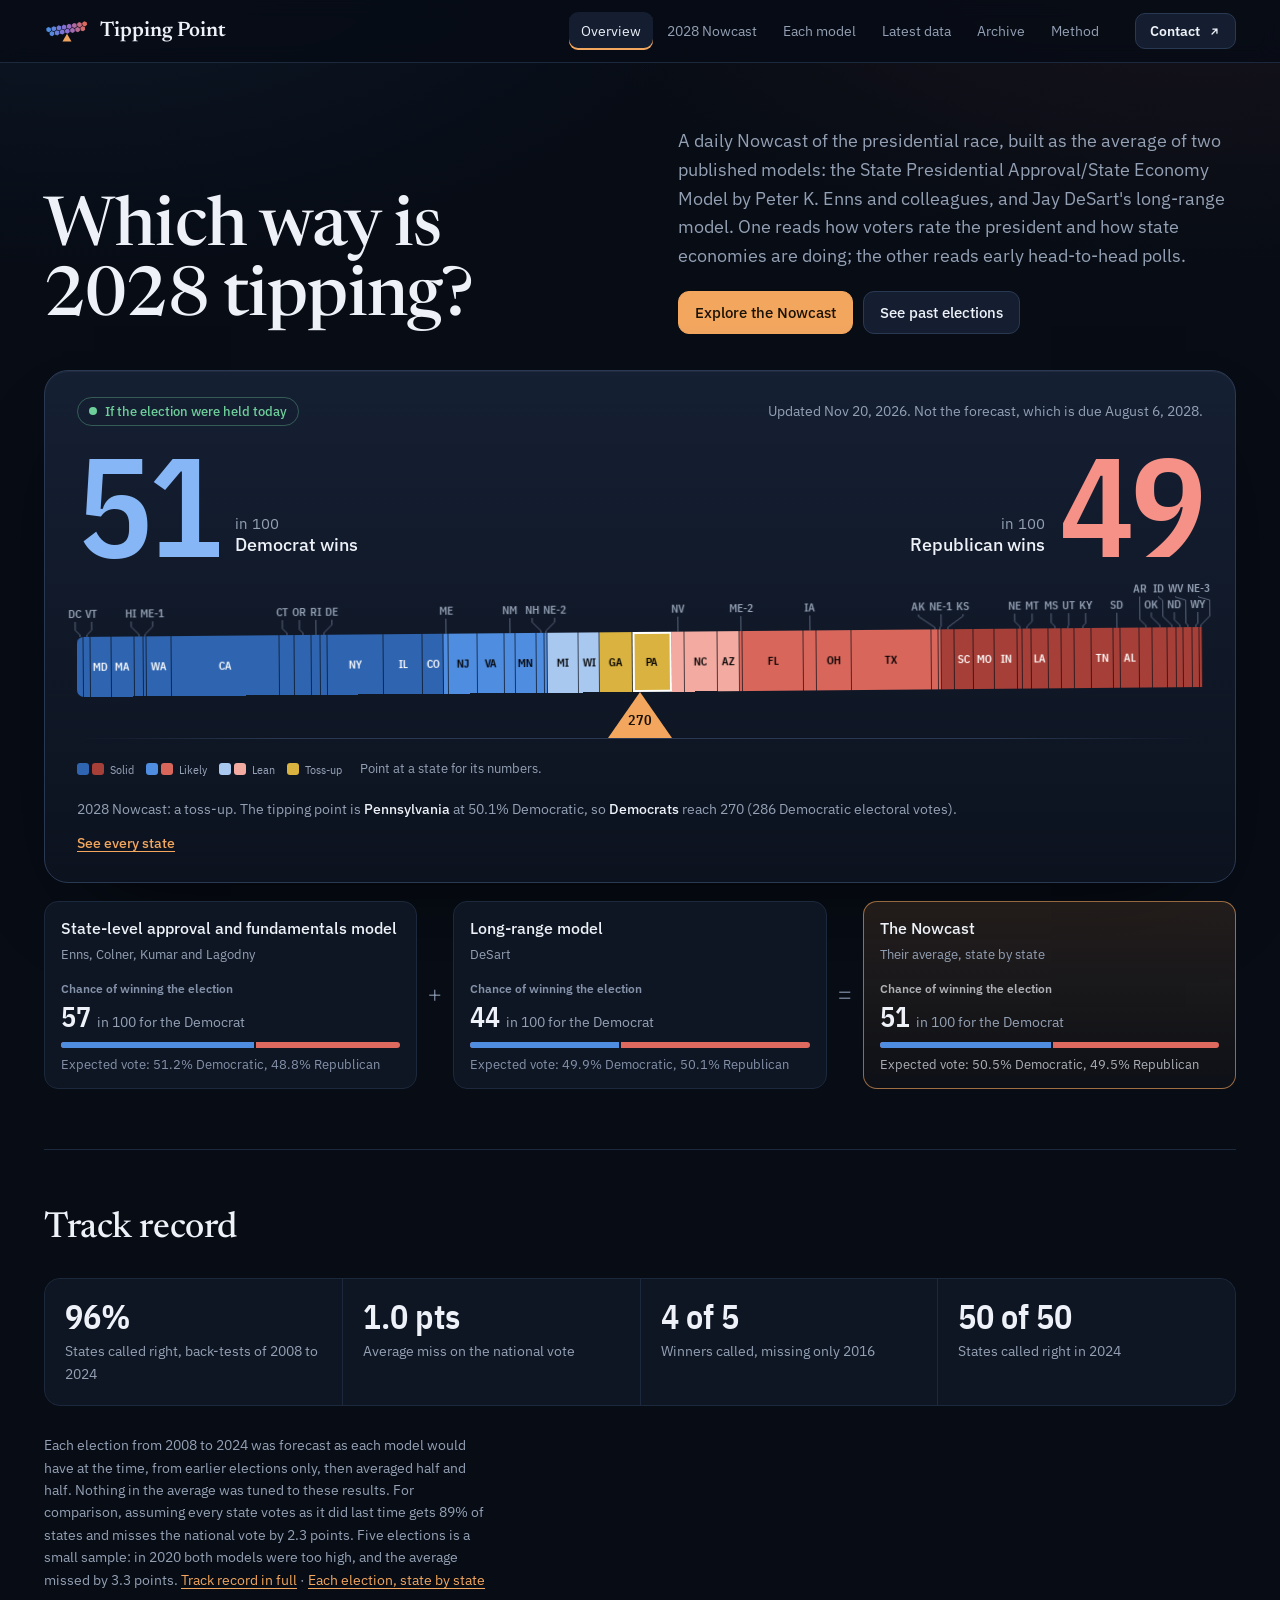
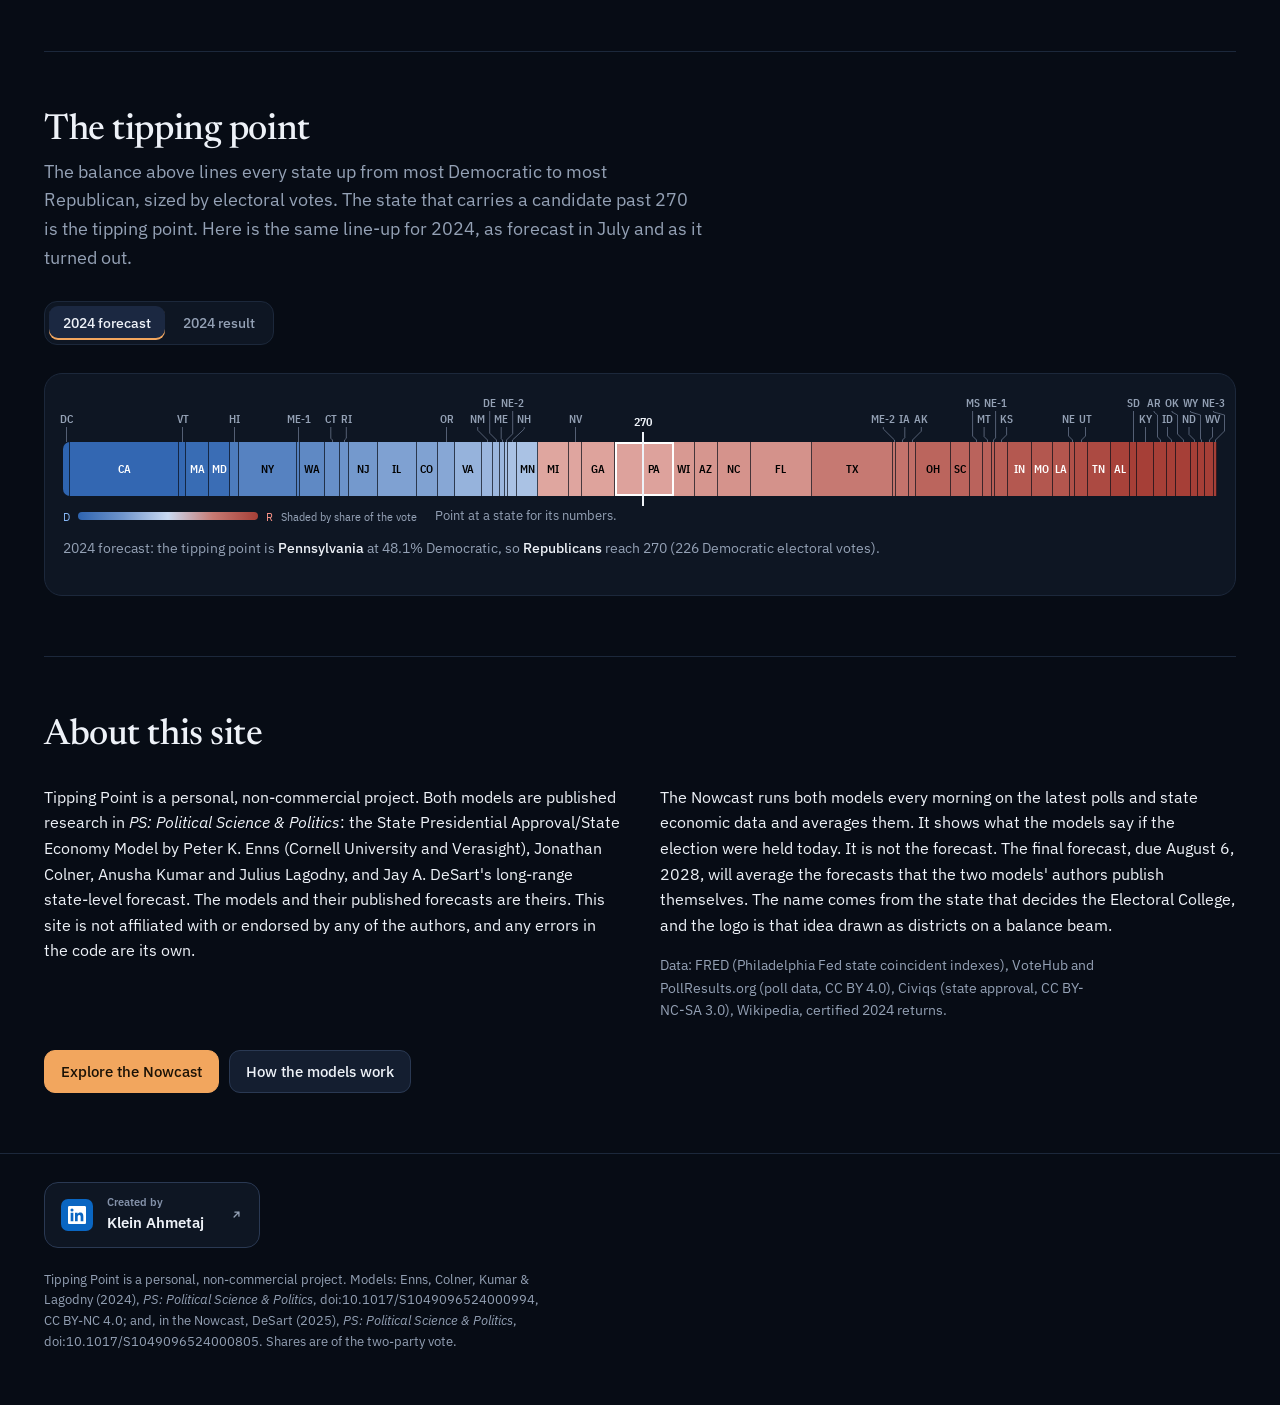
==== commit 2ed7c659: "Method: the vice-president adjustment is phased in again until 20 surveys are in" ====
--- a/docs/index.html
+++ b/docs/index.html
@@ -366,7 +366,6 @@
       <li><b>Centering the states.</b> The state figures were centered on the national average with each state weighted by its 2024 votes. A national poll of all adults is the average of the states weighted by their adult populations, so that is the weighting now. Every state's approval rose by 0.14 points.</li>
     </ul>
     <p>On the data of November 20 these moved the Democrat's chance from 54.7% to 54.6%, and no state or rating changed. None of the first three touched a poll from the last 30 days; in earlier weeks the first two had moved the approval average by up to half a point.</p>
-    <p><b>The vice-president adjustment is no longer held back.</b> Vice President Vance's net approval runs about 7 points above Trump's in the seven surveys that asked about both, and he leads the Republican field. The site had counted that gap at 35%, waiting for 20 surveys. The authors applied theirs in full from five surveys in 2024, and the seven in hand agree with each other: Vance is ahead by 4 to 12 points in every one. So the gap now counts in full once there are five. Until a nominee is chosen it still applies only in proportion to his share of his party's primary polling. On the data of November 20 this moved the Democrat's chance from 54.5% to 51.2%. No state changed hands and the electoral count stayed at 286; Georgia went from Lean Democratic to Toss-up and Nevada from Toss-up to Lean Republican.</p>
     <p><b>The track record was corrected the same day.</b> Its back-tests of the approval model had left out the Southern-states term that the authors' own back-tests keep through 2020. It was put back, which reproduces the accuracy the paper reports. The approval model's count for 2008 to 2024 went from 236 to 239 of 250 state results; the Nowcast's stayed at 240. This changes how past elections are scored, not how 2028 is forecast.</p>
   </section>
 
@@ -503,7 +502,7 @@
   <section class="stack m-sec">
     <h2>Guarding against fitting the past too closely</h2>
     <p><b>A method can be made to look good on past elections by trying many versions and keeping the best.</b> With five elections to test on, that is a real risk, and an earlier version of this Nowcast ran it: it added a third model, a count of Lichtman's keys, after comparing eight candidates on the same five elections. The check above showed that kind of choosing does not hold up, so it was undone.</p>
-    <p><b>What is left involves no choosing.</b> The two state models are published models run with their authors' equations; nothing in them was tuned here. They are averaged with equal weights, the default when there is no strong reason for anything else. The record quoted on this site is that plain average's record. Each back-test forecast uses only the elections before it. And the method is now fixed: it was frozen on November 12, 2026, before any 2028 result could inform it. Three corrections were made on November 20, 2026, each to follow the approval model's paper more closely, four slips in reading the poll feeds were fixed the same day, and the vice-president adjustment stopped being held back; all are listed with their effect under How they are combined.</p>
+    <p><b>What is left involves no choosing.</b> The two state models are published models run with their authors' equations; nothing in them was tuned here. They are averaged with equal weights, the default when there is no strong reason for anything else. The record quoted on this site is that plain average's record. Each back-test forecast uses only the elections before it. And the method is now fixed: it was frozen on November 12, 2026, before any 2028 result could inform it. Three corrections were made on November 20, 2026, each to follow the approval model's paper more closely, and four slips in reading the poll feeds were fixed the same day; all are listed with their effect under How they are combined.</p>
     <p><b>The evidence is still thinner than it looks.</b> There are 250 state results, but states move together in any one year, so they amount to about five independent tests. A 1.0-point national miss and 96% of states is what the method did on those five; 2020 shows it can miss by 3 points when both models err the same way.</p>
     <p><b>Primary Model.</b> Norpoth's forecasts as he published them: 50.1% for Obama in 2008, 53.2% for Obama in 2012 and 47.5% for Clinton in 2016, then electoral votes only, 362 for Trump in 2020 and 315 for the Democrat in 2024. The last two were turned into the national vote that would produce them on the previous map. On its own the model missed the national vote by 3.8 points on average and the electoral vote by 64, against 1.0 and 22 for the Nowcast's average. It cannot run until the first primaries in early 2028, so it was left out.</p>
     <p><b>Time for Change.</b> Abramowitz's model predicts the national vote from the president's June net approval, second-quarter economic growth and whether the president's party is seeking a second term. Refitted from public data (Gallup's June approval and the government's growth figures, as compiled for Harvard's Gov 1347 forecasting course), it reproduces his 2024 forecast to within 0.3 points. It needs a judgment call whenever the economy has a shock like the 2020 lockdown quarter, which is handled here as he handled it, without the growth term. As a third model it lowers the state miss from 2.17 points to 1.96 and the national miss from 0.98 to 0.91 over 2008 to 2024, but on the national vote it does worse than no third model without 2020. It reads mostly the same things as the state-level approval and fundamentals model, and it cannot run until late July 2028, so it was left out.</p>
@@ -559,7 +558,7 @@
       <h2 style="margin-bottom:14px">Changed or added on purpose</h2>
       <p><b>One more model is averaged in.</b> Each state's forecast is half the Enns model and half DeSart's long-range model, then simulated together. The paper uses its model alone. Why: see "How they are combined" above.</p>
       <p><b>Each party's field is weighted until its nominee is known.</b> The paper forecasts once the nominees are set, so it has no rule for this. Home-state effects are spread across the possible nominees, an idea taken from DeSart, but by each candidate's share of primary polling. DeSart's own model, as run here, spreads them by how often each candidate appears in the head-to-head polls. The vice-president adjustment is applied in the same proportion: if the sitting vice president has 38% of his party's primary polling, 38% of the adjustment applies.</p>
-      <p><b>The vice-president adjustment is measured all year.</b> The authors apply the gap between the vice president's and the president's net approval in full, from a handful of July polls that asked about both: five in 2024, four in 2000 and one in 1988. The site measures it the same way: in surveys that asked about both, comparing the same group of people. In the daily Nowcast the gap counts in full once five such surveys are in hand, the number the authors had in 2024, and in proportion when there are fewer. Until November 20, 2026 the site waited for 20 surveys, which held back most of the gap. When there are too few polls in the last 120 days, the window widens to 240 and then 365 days, and as a last resort a single poll is used. On the paper's window, June 1 to July 30, 2028, the gap is applied in full whatever the count, as the authors apply it, so the final forecast uses the full adjustment.</p>
+      <p><b>The vice-president adjustment is phased in until June 2028.</b> The authors apply the gap between the vice president's and the president's net approval in full, from a handful of July polls that asked about both. The site measures it the same way: in surveys that asked about both, comparing the same group of people. In the daily Nowcast it is scaled by the number of polls of the vice president and reaches full size at 20 polls, so a few polls cannot move every state at once. Once the approval model is on the paper's window, June 1 to July 30, 2028, the gap is applied in full, as the authors apply it, so the final forecast uses the full adjustment. When there are too few polls in the last 120 days, the window widens to 240 and then 365 days, and as a last resort a single poll is used.</p>
       <p><b>It runs every day.</b> The paper forecasts once, about 100 days before the election, from approval polls taken in June and July and the economy through June. The Nowcast uses today's polls and the latest economic month, so it describes today, not November 2028. The site's last run follows the paper's timing: approval polls conducted June 1 to July 30, 2028 and the economy through June. It stands in for this model's half of the final forecast until Enns and colleagues publish their own. The Nowcast moves to that window in June 2028, once ten pollsters have a poll in it; until then it keeps the last 30 days, so the first days of June do not rest on one or two polls.</p>
       <p><b>National vote.</b> The authors add up the national vote by weighting each state by its 2020 population. The Nowcast weights states by the votes cast in 2024, which is how DeSart adds up his. On the Nowcast of November 20, 2026 the two ways gave the same figure to within 0.01 points.</p>
     </div>
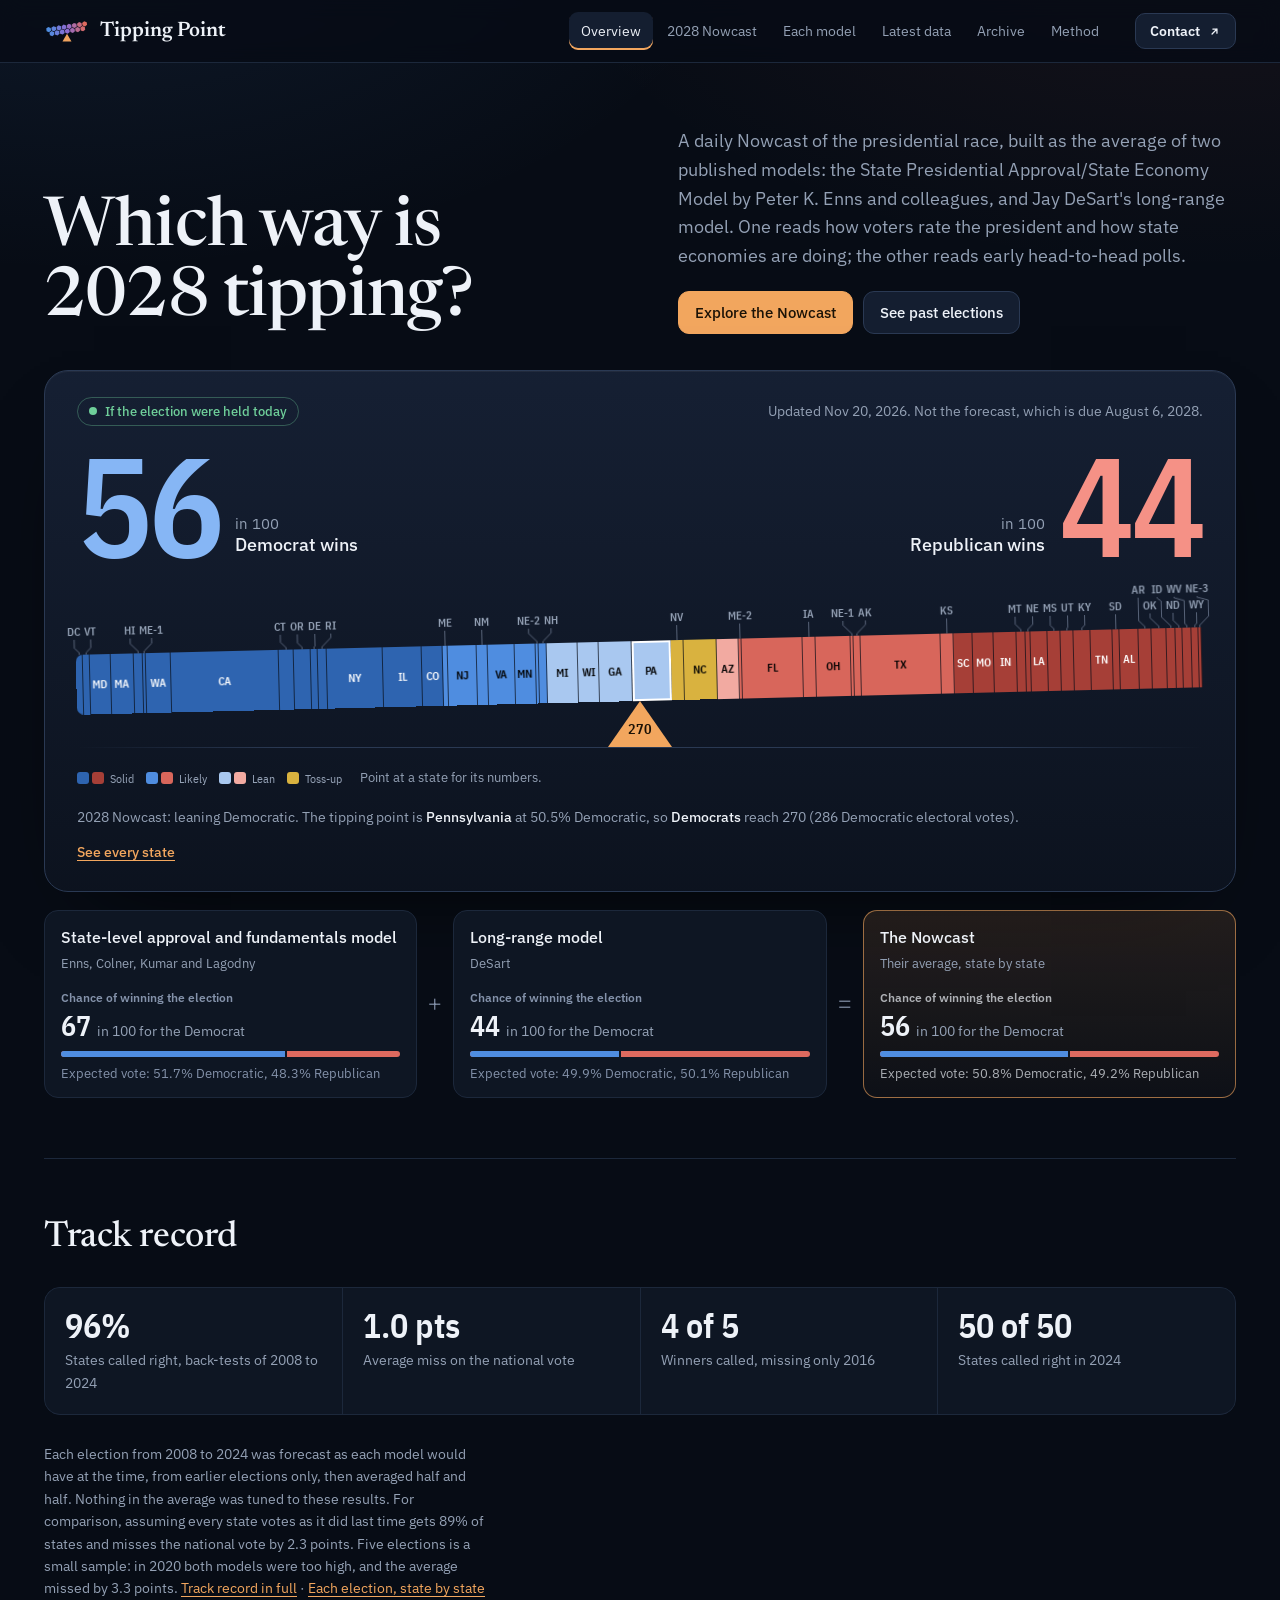
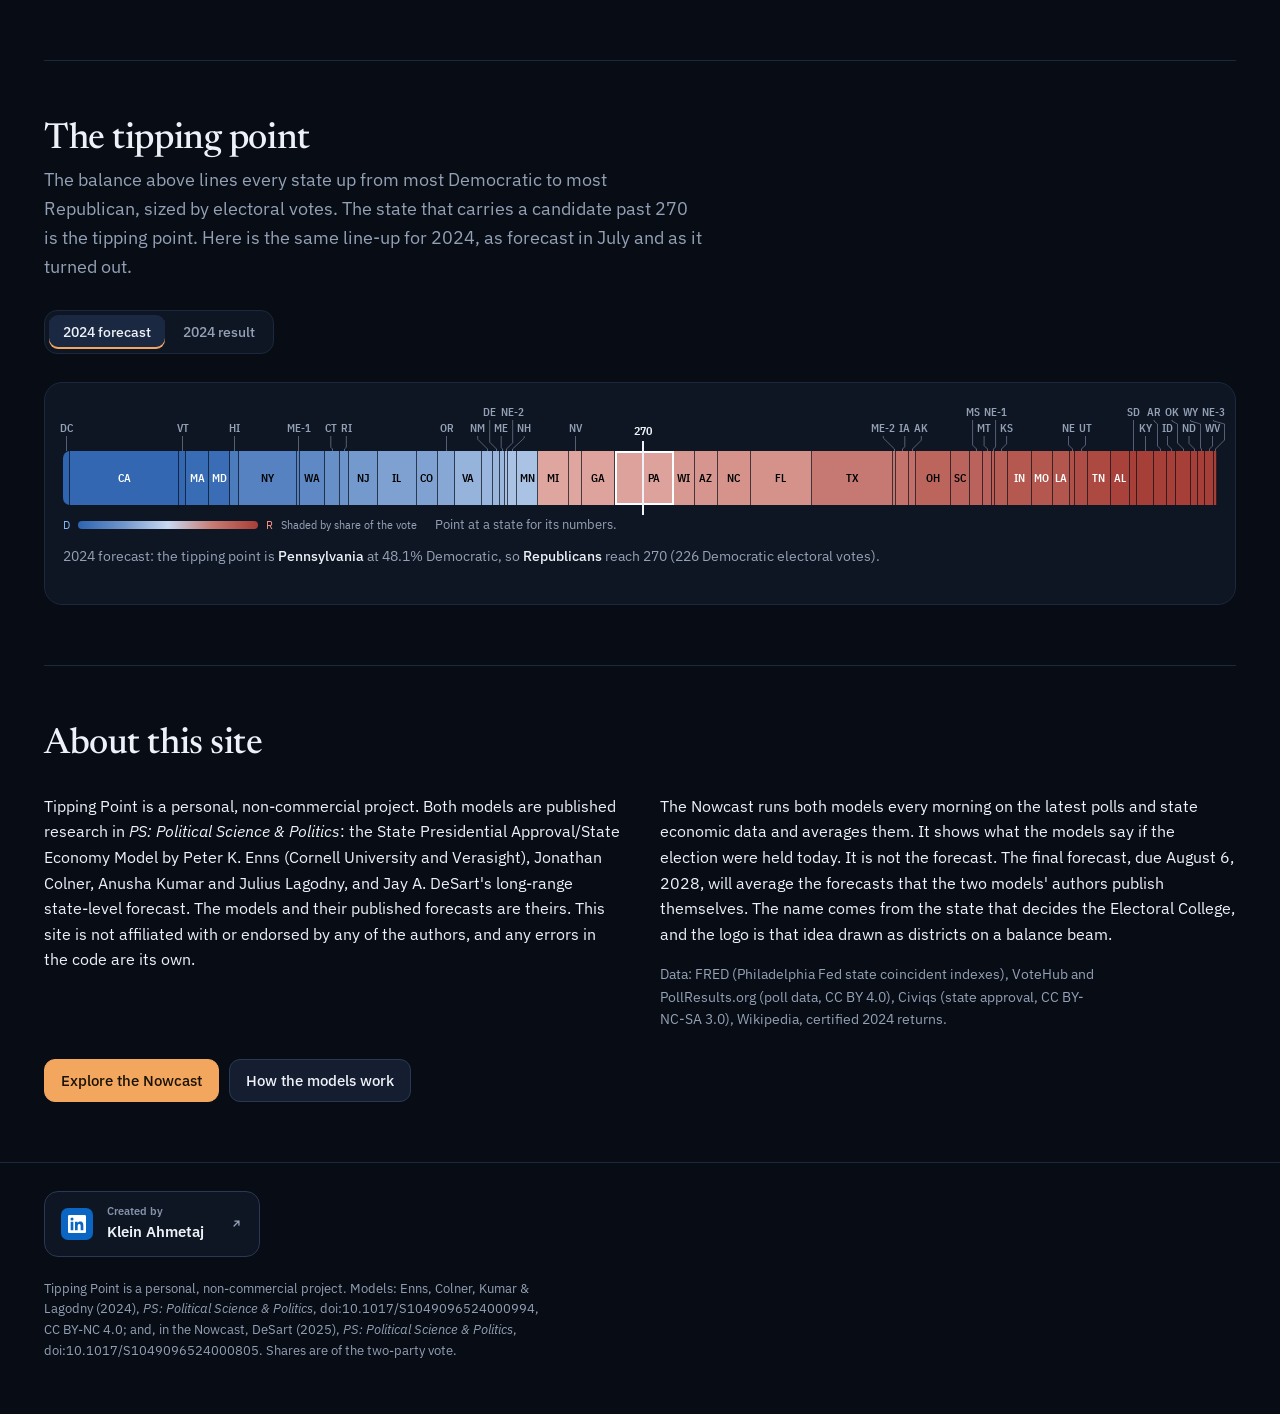
==== commit 77e02ec7: "Method and Data pages: the gaps between states count at half, with the test behind it" ====
--- a/docs/index.html
+++ b/docs/index.html
@@ -261,7 +261,7 @@
         <p class="small" id="live-inputs"></p>
         <div class="needs needs-1">
           <div><span class="s ok" id="need-econ">Daily</span><h3>State economies</h3><p>Philadelphia Fed coincident indexes via FRED, through June 2028.</p></div>
-          <div><span class="s ok">Daily</span><h3>Trump approval</h3><p>The national average, from polls of all adults, updates every day. How far each state sits from it comes from <a href="https://civiqs.com/results/approve_president_trump_2025">Civiqs's daily tracker of Trump's job approval</a> among registered voters. That part is a copy taken on <span data-civiqs-date>November 19, 2026</span>. Civiqs's site turns away automatic reads, so the copy is refreshed by hand rather than daily.</p></div>
+          <div><span class="s ok">Daily</span><h3>Trump approval</h3><p>The national average, from polls of all adults, updates every day. How far each state sits from it comes from <a href="https://civiqs.com/results/approve_president_trump_2025">Civiqs's daily tracker of Trump's job approval</a> among registered voters, with each state's gap counted at half. That part is a copy taken on <span data-civiqs-date>November 19, 2026</span>. Civiqs's site turns away automatic reads, so the copy is refreshed by hand rather than daily.</p></div>
           <div><span class="s ok" id="need-h2h">Daily</span><h3>Head-to-head polls</h3><p>National general-election polls between possible nominees, from PollResults.org, over the last 180 days. They feed the long-range model.</p></div>
           <div><span class="s ok" id="need-tickets">Watching</span><h3>Nominees and home states</h3><p>Read from Wikipedia every morning. Each nominee and running mate locks in as soon as they are confirmed, and the home-state bonuses switch on.</p></div>
           <div><span class="s ok" id="need-cands">Daily</span><h3>Possible candidates</h3><p>Ordered by national 2028 primary polls from PollResults.org. Anyone new who polls at 3% or more is added.</p></div>
@@ -366,6 +366,19 @@
       <li><b>Centering the states.</b> The state figures were centered on the national average with each state weighted by its 2024 votes. A national poll of all adults is the average of the states weighted by their adult populations, so that is the weighting now. Every state's approval rose by 0.14 points.</li>
     </ul>
     <p>On the data of November 20 these moved the Democrat's chance from 54.7% to 54.6%, and no state or rating changed. None of the first three touched a poll from the last 30 days; in earlier weeks the first two had moved the approval average by up to half a point.</p>
+    <p><b>One setting was added the same day: how far apart the states sit.</b> The approval model was fitted on its authors' own estimates of approval in each state. The Nowcast cannot make those estimates, so it takes the gaps between states from Civiqs, and Civiqs's gaps are wider. In the two elections where both exist, a state that Civiqs put 10 points from the country sat about 5 points from it in the authors' estimates: their gap was 0.56 times Civiqs's for Trump in 2020 and 0.35 times for Biden in 2024, or 0.48 times with the two together. Fed Civiqs's gaps in full, the model stretched the map in both tests below: Democratic states came out too Democratic and Republican states too Republican. So each state's gap now counts at half. This step is the site's own. The paper has no need of it, because the authors use their own estimates.</p>
+    <table class="mt mt-wrap">
+      <caption>The approval model's before-the-fact forecasts of 2020 and 2024, rerun on three sets of state approval figures</caption>
+      <thead><tr><th scope="col"></th><th scope="col">Civiqs's gaps in full</th><th scope="col">Civiqs's gaps at half (used)</th><th scope="col">The authors' own figures</th></tr></thead>
+      <tbody>
+        <tr><th scope="row">2020 average miss in a state</th><td>3.89</td><td>3.60</td><td>3.75</td></tr>
+        <tr><th scope="row">2020 states called, of 50</th><td>47<span>FL, GA, OH</span></td><td>47<span>FL, GA, OH</span></td><td>49<span>GA</span></td></tr>
+        <tr><th scope="row">2024 average miss in a state</th><td>1.73</td><td>1.16</td><td>1.37</td></tr>
+        <tr><th scope="row">2024 states called, of 50</th><td>50</td><td>50</td><td>50</td></tr>
+      </tbody>
+    </table>
+    <p class="small">Misses are in points of Democratic vote share. Each run keeps the authors' national approval figure and changes only how far the states sit from it. The size itself, 0.48 rounded to a half, comes from comparing the two sets of approval figures and uses no election result; the forecasts are a check on it. Taking the two elections together, they miss least at 0.45 to 0.5 and little more anywhere from 0.4 to 0.6. Two cautions. Civiqs's pages give state figures only for the last day of a term, January 20, 2021 and January 20, 2025, while the authors' estimates are for June and July of the election year. And two elections are a thin base: the two measured sizes differ, and in 2020 the runs on Civiqs's figures missed Florida and Ohio at every size, which the run on the authors' own figures did not.</p>
+    <p>On the data of November 20 this moved the Democrat's chance from 54.5% to 56.1%. No state changed hands and the electoral vote count stayed at 286. Three ratings moved: Pennsylvania from Toss-up to Lean Democratic, North Carolina from Lean Republican to Toss-up, and Kansas from Solid to Likely Republican. The measurement and the table can be reproduced with <a href="https://github.com/KA82205/tipping-point/blob/main/pipeline/state_gap_scale.py">pipeline/state_gap_scale.py</a>, from the authors' replication file and saved copies of the two Civiqs pages. See State approval, under Everything that differs from the Enns model.</p>
     <p><b>The track record was corrected the same day.</b> Its back-tests of the approval model had left out the Southern-states term that the authors' own back-tests keep through 2020. It was put back, which reproduces the accuracy the paper reports. The approval model's count for 2008 to 2024 went from 236 to 239 of 250 state results; the Nowcast's stayed at 240. This changes how past elections are scored, not how 2028 is forecast.</p>
   </section>
 
@@ -502,7 +515,7 @@
   <section class="stack m-sec">
     <h2>Guarding against fitting the past too closely</h2>
     <p><b>A method can be made to look good on past elections by trying many versions and keeping the best.</b> With five elections to test on, that is a real risk, and an earlier version of this Nowcast ran it: it added a third model, a count of Lichtman's keys, after comparing eight candidates on the same five elections. The check above showed that kind of choosing does not hold up, so it was undone.</p>
-    <p><b>What is left involves no choosing.</b> The two state models are published models run with their authors' equations; nothing in them was tuned here. They are averaged with equal weights, the default when there is no strong reason for anything else. The record quoted on this site is that plain average's record. Each back-test forecast uses only the elections before it. And the method is now fixed: it was frozen on November 12, 2026, before any 2028 result could inform it. Three corrections were made on November 20, 2026, each to follow the approval model's paper more closely, and four slips in reading the poll feeds were fixed the same day; all are listed with their effect under How they are combined.</p>
+    <p><b>What is left involves no choosing.</b> The two state models are published models run with their authors' equations; nothing in them was tuned here. They are averaged with equal weights, the default when there is no strong reason for anything else. The record quoted on this site is that plain average's record. Each back-test forecast uses only the elections before it. And the method is now fixed: it was frozen on November 12, 2026, before any 2028 result could inform it. Three corrections were made on November 20, 2026, each to follow the approval model's paper more closely, and four slips in reading the poll feeds were fixed the same day. One setting was added that day from a measurement made here, not from a paper: the gaps between states in the Civiqs figures count at half. All are listed with their effect under How they are combined.</p>
     <p><b>The evidence is still thinner than it looks.</b> There are 250 state results, but states move together in any one year, so they amount to about five independent tests. A 1.0-point national miss and 96% of states is what the method did on those five; 2020 shows it can miss by 3 points when both models err the same way.</p>
     <p><b>Primary Model.</b> Norpoth's forecasts as he published them: 50.1% for Obama in 2008, 53.2% for Obama in 2012 and 47.5% for Clinton in 2016, then electoral votes only, 362 for Trump in 2020 and 315 for the Democrat in 2024. The last two were turned into the national vote that would produce them on the previous map. On its own the model missed the national vote by 3.8 points on average and the electoral vote by 64, against 1.0 and 22 for the Nowcast's average. It cannot run until the first primaries in early 2028, so it was left out.</p>
     <p><b>Time for Change.</b> Abramowitz's model predicts the national vote from the president's June net approval, second-quarter economic growth and whether the president's party is seeking a second term. Refitted from public data (Gallup's June approval and the government's growth figures, as compiled for Harvard's Gov 1347 forecasting course), it reproduces his 2024 forecast to within 0.3 points. It needs a judgment call whenever the economy has a shock like the 2020 lockdown quarter, which is handled here as he handled it, without the growth term. As a third model it lowers the state miss from 2.17 points to 1.96 and the national miss from 0.98 to 0.91 over 2008 to 2024, but on the national vote it does worse than no third model without 2020. It reads mostly the same things as the state-level approval and fundamentals model, and it cannot run until late July 2028, so it was left out.</p>
@@ -529,7 +542,7 @@
   <section class="cols2">
     <div>
       <h2 style="margin-bottom:14px">Data behind the Nowcast</h2>
-      <p>State economies come from the Philadelphia Fed State Coincident Indexes via FRED. Trump's national approval is an average of public polls of all adults from VoteHub and PollResults.org. State-by-state approval comes from <a href="https://civiqs.com/results/approve_president_trump_2025">Civiqs's daily tracker of Trump's job approval</a> (registered voters, all 50 states), as a copy taken on <span data-civiqs-date>November 19, 2026</span>; only the differences between states are used. Civiqs publishes its results under the <a href="https://creativecommons.org/licenses/by-nc-sa/3.0/">Creative Commons BY-NC-SA 3.0</a> license, and the state gaps taken from them are shared here on the same terms.</p>
+      <p>State economies come from the Philadelphia Fed State Coincident Indexes via FRED. Trump's national approval is an average of public polls of all adults from VoteHub and PollResults.org. State-by-state approval comes from <a href="https://civiqs.com/results/approve_president_trump_2025">Civiqs's daily tracker of Trump's job approval</a> (registered voters, all 50 states), as a copy taken on <span data-civiqs-date>November 19, 2026</span>; only the differences between states are used, counted at half. Civiqs publishes its results under the <a href="https://creativecommons.org/licenses/by-nc-sa/3.0/">Creative Commons BY-NC-SA 3.0</a> license, and the state gaps taken from them are shared here on the same terms.</p>
       <p>The 2024 back-test in the Archive: DeSart's published state forecasts for 2024, from the file dated November 5, 2023 in his replication data (doi:10.7910/DVN/HZGLY9), averaged with the state-level approval and fundamentals forecast published in July 2024.</p>
       <p>Nominees, running mates and their home states are read from Wikipedia each morning. The vice-president adjustment uses job-approval polls of the vice president from VoteHub, or favorability when there are none, as the authors did for 1988. The list of possible candidates follows national 2028 primary polls from PollResults.org.</p>
       <p>Head-to-head polls are national general-election polls between one named Democrat and one named Republican: those conducted in the last 180 days until November 7, 2027, and those conducted in October 2027 from then on. They come from the PollResults.org feed behind its <a href="https://pollresults.org/races/president-2028/">2028 presidential polls page</a>, which carries the New York Times poll data, and every record in it is read each morning. A poll that tests several pairings counts once for each. Left out: state polls, generic party ballots, questions that name a third candidate, and pairings that name a president who cannot run again. People who are not on the site's candidate list still count. VoteHub supplies the approval polls; it does not publish general-election pairings yet.</p>
@@ -564,8 +577,8 @@
     </div>
     <div>
       <h2 style="margin-bottom:14px">From other sources, or inferred</h2>
-      <p><b>State approval.</b> The authors estimate approval in each state themselves from national surveys, some of which cannot be shared. The Nowcast uses <a href="https://civiqs.com/results/approve_president_trump_2025">Civiqs's daily tracker of Trump's job approval</a> instead. Civiqs reports the share of registered voters who approve in each state. Only its differences between states are kept, not its level: each state is set to today's national average plus that state's gap from the Civiqs average. That average weights each state by its adult population, since a national poll of all adults is the same kind of average. The District of Columbia is not in that source and is assumed to sit 24 points below the average state. The figures are a copy taken on <span data-civiqs-date>November 19, 2026</span>. Civiqs's site does not accept automatic reads, so the copy is refreshed by hand: the page's source is opened in a browser and saved, and Civiqs's own figures are read from it, to two decimals. Until November 19, 2026 the page as shown was saved instead, which gave whole percentages. Civiqs has been asked to allow a daily automatic read. From the copy of November 18 to the copy of November 19, the first with decimals, a typical state moved 0.7 points against the average and the largest move was 2.8 points, in Montana. In the Nowcast that came to 0.1 points for a typical state and 0.4 at most.</p>
-      <p><b>What the state figures change.</b> As a check, the Nowcast's current rules were run twice on the data of November 19, 2026: once with the Civiqs figures, and once with no state source at all, each state being given the national average, moved by the gap between Trump's 2024 share in that state and his share nationwide. Among the 50 states, the figures built from Civiqs differ from that by 2.4 points in a typical state and by 10.4 at most, in Kentucky. In the Nowcast a typical state's share moved 0.4 points and Kentucky's moved 1.6. The chance of a Democratic win was 55.1% with the Civiqs figures and 57.4% without them. The electoral vote count, the tipping-point state and the winner of every state were the same. Two ratings changed without them: Pennsylvania, from Toss-up to Lean Democratic, and North Carolina, from Lean Republican to Toss-up.</p>
+      <p><b>State approval.</b> The authors estimate approval in each state themselves from national surveys, some of which cannot be shared. The Nowcast uses <a href="https://civiqs.com/results/approve_president_trump_2025">Civiqs's daily tracker of Trump's job approval</a> instead. Civiqs reports the share of registered voters who approve in each state. Only its differences between states are kept, not its level, and they count at half: each state is set to today's national average plus half that state's gap from the Civiqs average. That average weights each state by its adult population, since a national poll of all adults is the same kind of average. The gaps count at half because the authors' estimates, which the model was fitted on, sit about half as far from the national figure as Civiqs's do: 0.48 times, measured on 2020 and 2024. The test is under How they are combined. The District of Columbia is not in that source and is assumed to sit 24 points below the average state, about where the authors' own estimate had it in 2020, so its gap is not halved. The figures are a copy taken on <span data-civiqs-date>November 19, 2026</span>. Civiqs's site does not accept automatic reads, so the copy is refreshed by hand: the page's source is opened in a browser and saved, and Civiqs's own figures are read from it, to two decimals. Until November 19, 2026 the page as shown was saved instead, which gave whole percentages. Civiqs has been asked to allow a daily automatic read. From the copy of November 18 to the copy of November 19, the first with decimals, a typical state moved 0.7 points against the average and the largest move was 2.8 points, in Montana. In the Nowcast that came to 0.1 points for a typical state and 0.4 at most, with the gaps still counted in full.</p>
+      <p><b>What the state figures change.</b> As a check, the Nowcast's current rules were run three ways on the data of November 20, 2026: with Civiqs's gaps between states in full, at half as used, and with no gaps at all, every state at the national average. The chance of a Democratic win was 54.5%, 56.1% and 57.6%. The electoral vote count, the tipping-point state and the winner of every state were the same in all three. Between full and half, the approval figure moves 3.9 points in the average state and 9.6 at most, in North Dakota; in the Nowcast the average state's share moves 0.6 points and North Dakota's 1.4. Three ratings differ between full and half (Pennsylvania, North Carolina and Kansas) and four more between half and none (Colorado, Illinois, Missouri and South Carolina). A fourth run, with the gaps taken from each state's 2024 vote and not from Civiqs, gave 57.1%.</p>
       <p><b>Florida and the last nominee's home state.</b> The model gives a nominee extra votes in their home state and takes them back at the next election if they are not running again. The authors count Florida as Trump's home state, and he cannot run in 2028, so the model moves Florida toward the Democrat. In the paper's fit that move is 3.49 points, which looked too large, and an earlier version of this site cut it in half by hand. It no longer does. The model is now refitted with the 2024 results, as the authors refit before each forecast, and the 2024 evidence itself lowers the move to 3.06 points; halving it as well would count that evidence twice. California, Harris's home state, moves 3.06 points the other way. The long-range model has its own, smaller version of the same effect: 1.91 points.</p>
       <p><b>National approval.</b> An average of public polls of all adults from VoteHub and PollResults.org over the last 30 days: each pollster's latest poll, weighted by sample size and by age, with recent polls counting more. Internal and partisan polls are left out. A poll that both sources list counts once, however they spell the pollster's name, and a poll that reports all adults and voters separately counts by its all-adults figures. Polls of registered or likely voters only are left out too, because the paper measures approval among all adults: its estimates cover everyone aged 18 and over, are weighted to census population counts, and come from surveys of the general public (Gallup, AP-NORC, Verasight and YouGov in 2024). In every month since May 2026, polls of voters have read 3 to 6 points higher for Trump than polls of all adults. On the paper's window, June 1 to July 30, 2028, every poll of all adults in the window counts, by its sample size alone and with no extra weight for newer polls, because the paper pools every survey answer from June and July.</p>
       <p><b>Approval baseline: 43.</b> The model reads approval minus a baseline. The authors re-choose the baseline before each forecast: the value that best fits the elections before it. Their replication file stores approval with the baseline already taken off, without stating it: 45 for the forecasts of 2000 to 2020 and 44 for 2024, and their rule applied to their data reproduces each of those. With the 2024 results added the same rule gives 43, so the Nowcast uses 43. The site used 44, the 2024 value, until November 20, 2026, and 50 before the replication files arrived.</p>
@@ -619,6 +632,6 @@
 <script src="forecast.js" onerror="void 0"></script>
 <script src="engine.js?v=20261120a"></script>
 <script src="combine.js?v=20261113k"></script>
-<script src="app.js?v=20261120f"></script>
+<script src="app.js?v=20261120g"></script>
 </body>
 </html>
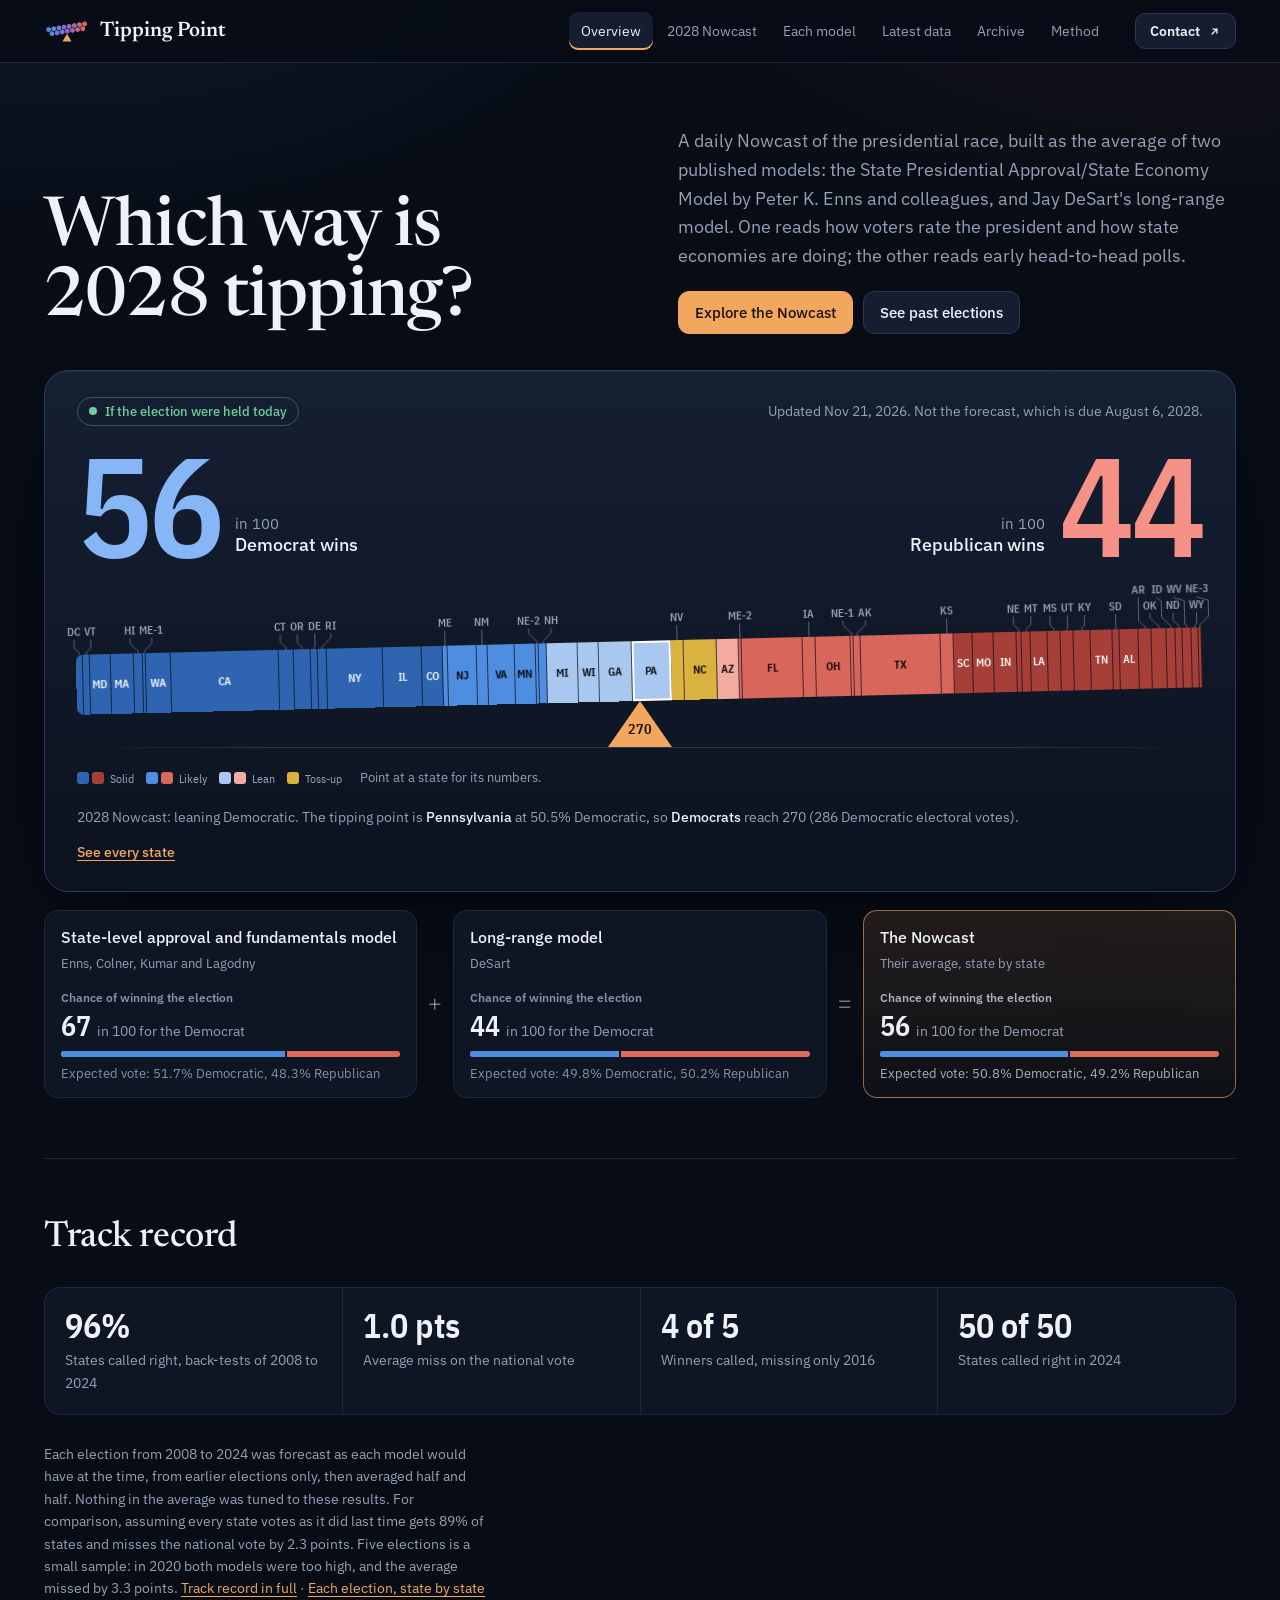
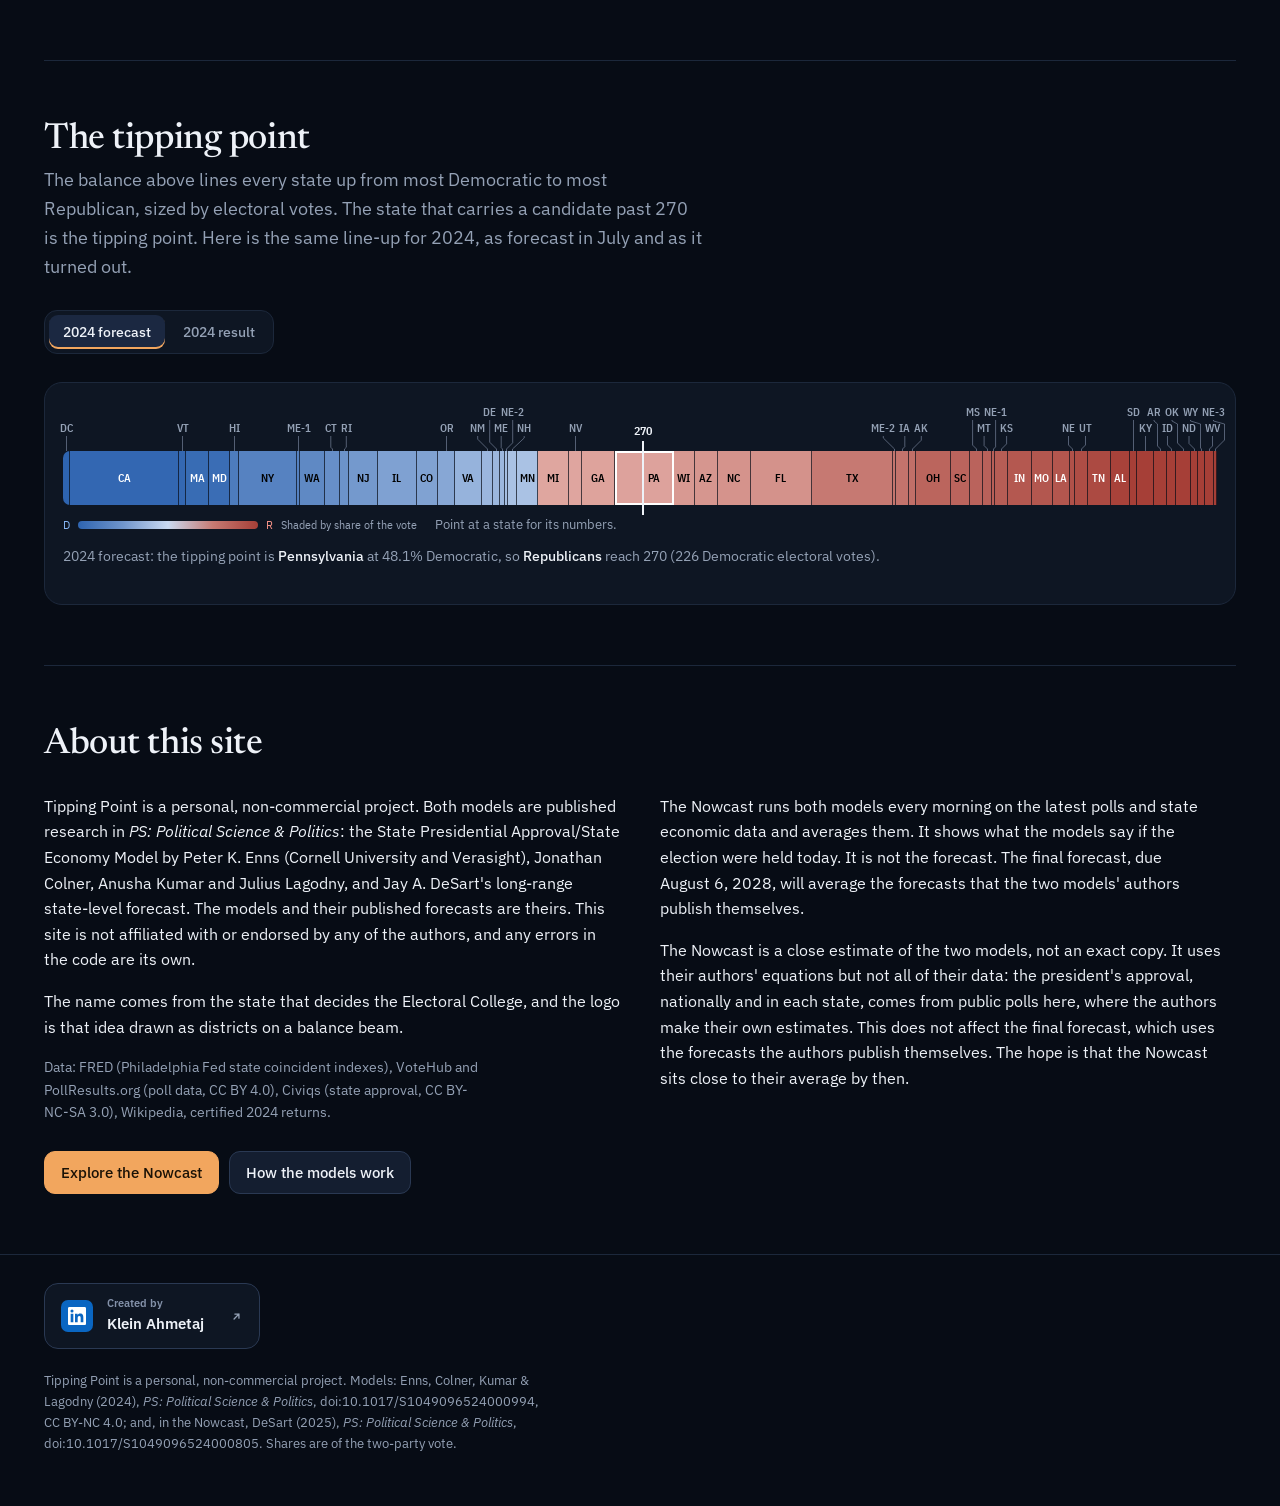
==== commit 6e5e1d94: "Note that the Nowcast is a close estimate of the two models, one day count on every page, DC economy" ====
--- a/docs/index.html
+++ b/docs/index.html
@@ -91,10 +91,12 @@
     <div class="cols2">
       <div class="stack">
         <p>Tipping Point is a personal, non-commercial project. Both models are published research in <em>PS: Political Science &amp; Politics</em>: the State Presidential Approval/State Economy Model by Peter K. Enns (Cornell University and Verasight), Jonathan Colner, Anusha Kumar and Julius Lagodny, and Jay A. DeSart's long-range state-level forecast. The models and their published forecasts are theirs. This site is not affiliated with or endorsed by any of the authors, and any errors in the code are its own.</p>
+        <p>The name comes from the state that decides the Electoral College, and the logo is that idea drawn as districts on a balance beam.</p>
+        <p class="small">Data: FRED (Philadelphia Fed state coincident indexes), VoteHub and PollResults.org (poll data, CC BY 4.0), Civiqs (state approval, CC BY-NC-SA 3.0), Wikipedia, certified 2024 returns.</p>
       </div>
       <div class="stack">
-        <p>The Nowcast runs both models every morning on the latest polls and state economic data and averages them. It shows what the models say if the election were held today. It is not the forecast. The final forecast, due August 6, 2028, will average the forecasts that the two models' authors publish themselves. The name comes from the state that decides the Electoral College, and the logo is that idea drawn as districts on a balance beam.</p>
-        <p class="small">Data: FRED (Philadelphia Fed state coincident indexes), VoteHub and PollResults.org (poll data, CC BY 4.0), Civiqs (state approval, CC BY-NC-SA 3.0), Wikipedia, certified 2024 returns.</p>
+        <p>The Nowcast runs both models every morning on the latest polls and state economic data and averages them. It shows what the models say if the election were held today. It is not the forecast. The final forecast, due August 6, 2028, will average the forecasts that the two models' authors publish themselves.</p>
+        <p>The Nowcast is a close estimate of the two models, not an exact copy. It uses their authors' equations but not all of their data: the president's approval, nationally and in each state, comes from public polls here, where the authors make their own estimates. This does not affect the final forecast, which uses the forecasts the authors publish themselves. The hope is that the Nowcast sits close to their average by then.</p>
       </div>
     </div>
     <div class="btns">
@@ -151,7 +153,7 @@
     <div class="st-tools">
       <div class="stack" style="gap:6px">
         <h2>Every state, forecast to result</h2>
-        <p class="small">Amber is the forecast with its 90% range, white is the result. Scale runs 30% to 70% Democratic; values beyond it sit at the edge. Results are the official counts. Scores count the 50 states.</p>
+        <p class="small">Amber is the forecast with its 90% range, white is the result. Scale runs 30% to 70% Democratic; values beyond it sit at the edge. Results are the official counts. Scores count the 50 states. Each error is worked out before rounding, so it can sit a tenth of a point from the gap between the two figures shown.</p>
       </div>
       <div class="tabs" role="group" aria-label="Filter">
         <button class="tab" id="flt-all" aria-pressed="true" aria-selected="true">All 56</button>
@@ -214,7 +216,7 @@
         <aside class="inspector" id="insp-2028" aria-live="polite"></aside>
       </div>
       <div class="official" id="official-28" hidden>
-        <h2 id="fc-head">The official prediction will be made in <span id="cd-days"></span> days</h2>
+        <h2 id="fc-head">The official prediction will be made on August 6, 2028</h2>
         <div class="cd" id="cd-28" aria-hidden="true"></div>
         <div class="fc-body" id="fc-body" hidden></div>
         <h3 class="fc-h">How the forecast is coming together</h3>
@@ -350,7 +352,9 @@
       <li><b>Fitted weights fail a fair test.</b> Chosen from other elections and scored on one left out, a fitted mix did worse than equal weights in six of eight comparisons and better in two. The eight: both back-tests, chosen from all the other elections or only the earlier ones, judged on state results and on the national vote.</li>
     </ul>
     <p><b>The method was fixed on November 12, 2026</b>, and will not be changed on the strength of these same back-tests again, so that 2028 is a fair test of it.</p>
+    <p><b>A close estimate, not an exact copy.</b> The Nowcast runs both models with their authors' equations, but it cannot use all of their data. The state economies come from the same source the authors use. Approval does not: the authors estimate it in each state from surveys that are not all public, so the Nowcast takes the national figure from public polls and the gaps between states from Civiqs's tracker. The head-to-head polls come from a different archive than DeSart's. So the Nowcast is a close estimate of what the two models say, not the authors' own numbers. Tested on 2020 and 2024, the approval model run on state figures of this kind missed the average state by no more than it did on the authors' own, though in 2020 it called 47 states to their 49 (table below). None of this reaches the final forecast, described next, which uses the forecasts the authors publish themselves. The hope is that the Nowcast sits close to their average by then. Every difference is listed under Everything that differs from the Enns model and Where the long-range model differs from DeSart's paper.</p>
     <p><b>The final forecast is the authors' own.</b> The site's runs of the two models are for the Nowcast. The final forecast will be the average of the two forecasts the authors themselves publish for 2028, state by state. DeSart's comes first, about a year before the election: when it is out, his state forecasts replace the site's run of his model and stay fixed. Enns and colleagues publish about 100 days before the election: when theirs is out, it replaces the site's run of their model, and the forecast is final. Until each is out, the site's own run of that model stands in, fixed at its paper's cutoff (November 7, 2027 for the long-range model, August 6, 2028 for the approval model). If an author publishes no state forecasts before Election Day, that stand-in is used and marked as one. The reason is accuracy: the authors work from data the site can only approximate, above all approval measured state by state, and the forecasts they published did as well as the back-tests or better. This was set on November 20, 2026, before either 2028 forecast existed. Until then the plan was to freeze the site's own runs on August 6, 2028 and call that the forecast. If an author also revises the model itself, the site's stand-in run switches to the revised version and says so here.</p>
+    <p id="pub-status" hidden></p>
     <p><b>Three corrections since then.</b> On November 20, 2026 the site was checked line by line against both papers, their appendices and the authors' own code, and three things did not follow the approval model's paper. They were changed to follow it. None came from a back-test or from any result.</p>
     <ul>
       <li><b>Who is polled.</b> The national approval average counted polls of registered and likely voters. The paper measures approval among all adults, so only polls of all adults count now.</li>
@@ -380,6 +384,7 @@
     <p class="small">Misses are in points of Democratic vote share. Each run keeps the authors' national approval figure and changes only how far the states sit from it. The size itself, 0.48 rounded to a half, comes from comparing the two sets of approval figures and uses no election result; the forecasts are a check on it. Taking the two elections together, they miss least at 0.45 to 0.5 and little more anywhere from 0.4 to 0.6. Two cautions. Civiqs's pages give state figures only for the last day of a term, January 20, 2021 and January 20, 2025, while the authors' estimates are for June and July of the election year. And two elections are a thin base: the two measured sizes differ, and in 2020 the runs on Civiqs's figures missed Florida and Ohio at every size, which the run on the authors' own figures did not.</p>
     <p>On the data of November 20 this moved the Democrat's chance from 54.5% to 56.1%. No state changed hands and the electoral vote count stayed at 286. Three ratings moved: Pennsylvania from Toss-up to Lean Democratic, North Carolina from Lean Republican to Toss-up, and Kansas from Solid to Likely Republican. The measurement and the table can be reproduced with <a href="https://github.com/KA82205/tipping-point/blob/main/pipeline/state_gap_scale.py">pipeline/state_gap_scale.py</a>, from the authors' replication file and saved copies of the two Civiqs pages. See State approval, under Everything that differs from the Enns model.</p>
     <p><b>The track record was corrected the same day.</b> Its back-tests of the approval model had left out the Southern-states term that the authors' own back-tests keep through 2020. It was put back, which reproduces the accuracy the paper reports. The approval model's count for 2008 to 2024 went from 236 to 239 of 250 state results; the Nowcast's stayed at 240. This changes how past elections are scored, not how 2028 is forecast.</p>
+    <p><b>One input was lined up with the authors' data on November 21, 2026.</b> The District of Columbia has no economic index of its own. The authors average Maryland's and Virginia's indexes month by month and treat the result like a state's index. The site had averaged the two states' finished figures instead. The authors' replication file shows the difference: Virginia counts for 47% to 51% of the District's figure, its share of the two indexes, where averaging the finished figures gives it exactly half. The two ways differ in the fourth decimal of the District's figure, and no forecast, chance or rating on the site changed.</p>
   </section>
 
   <section class="stack m-sec">
@@ -515,7 +520,7 @@
   <section class="stack m-sec">
     <h2>Guarding against fitting the past too closely</h2>
     <p><b>A method can be made to look good on past elections by trying many versions and keeping the best.</b> With five elections to test on, that is a real risk, and an earlier version of this Nowcast ran it: it added a third model, a count of Lichtman's keys, after comparing eight candidates on the same five elections. The check above showed that kind of choosing does not hold up, so it was undone.</p>
-    <p><b>What is left involves no choosing.</b> The two state models are published models run with their authors' equations; nothing in them was tuned here. They are averaged with equal weights, the default when there is no strong reason for anything else. The record quoted on this site is that plain average's record. Each back-test forecast uses only the elections before it. And the method is now fixed: it was frozen on November 12, 2026, before any 2028 result could inform it. Three corrections were made on November 20, 2026, each to follow the approval model's paper more closely, and four slips in reading the poll feeds were fixed the same day. One setting was added that day from a measurement made here, not from a paper: the gaps between states in the Civiqs figures count at half. All are listed with their effect under How they are combined.</p>
+    <p><b>What is left involves no choosing.</b> The two state models are published models run with their authors' equations; nothing in them was tuned here. They are averaged with equal weights, the default when there is no strong reason for anything else. The record quoted on this site is that plain average's record. Each back-test forecast uses only the elections before it. And the method is now fixed: it was frozen on November 12, 2026, before any 2028 result could inform it. Three corrections were made on November 20, 2026, each to follow the approval model's paper more closely, and four slips in reading the poll feeds were fixed the same day. One setting was added that day from a measurement made here, not from a paper: the gaps between states in the Civiqs figures count at half. On November 21 the District of Columbia's economy figure was lined up with the authors' data, which moved nothing. All are listed with their effect under How they are combined.</p>
     <p><b>The evidence is still thinner than it looks.</b> There are 250 state results, but states move together in any one year, so they amount to about five independent tests. A 1.0-point national miss and 96% of states is what the method did on those five; 2020 shows it can miss by 3 points when both models err the same way.</p>
     <p><b>Primary Model.</b> Norpoth's forecasts as he published them: 50.1% for Obama in 2008, 53.2% for Obama in 2012 and 47.5% for Clinton in 2016, then electoral votes only, 362 for Trump in 2020 and 315 for the Democrat in 2024. The last two were turned into the national vote that would produce them on the previous map. On its own the model missed the national vote by 3.8 points on average and the electoral vote by 64, against 1.0 and 22 for the Nowcast's average. It cannot run until the first primaries in early 2028, so it was left out.</p>
     <p><b>Time for Change.</b> Abramowitz's model predicts the national vote from the president's June net approval, second-quarter economic growth and whether the president's party is seeking a second term. Refitted from public data (Gallup's June approval and the government's growth figures, as compiled for Harvard's Gov 1347 forecasting course), it reproduces his 2024 forecast to within 0.3 points. It needs a judgment call whenever the economy has a shock like the 2020 lockdown quarter, which is handled here as he handled it, without the growth term. As a third model it lowers the state miss from 2.17 points to 1.96 and the national miss from 0.98 to 0.91 over 2008 to 2024, but on the national vote it does worse than no third model without 2020. It reads mostly the same things as the state-level approval and fundamentals model, and it cannot run until late July 2028, so it was left out.</p>
@@ -527,6 +532,7 @@
       <h2 style="margin-bottom:14px">Uncertainty</h2>
       <p>As in the authors' code: each forecast draws the coefficients 10,000 times, together, from their covariance; adds model error with a standard deviation equal to the model's root mean square error; and repeats for seven values of the economic weighting, 0.52 to 0.58. That makes 70,000 simulations. The Nowcast uses the same simulation for the averaged forecast.</p>
       <p><b>What that means for the average.</b> Neither paper simulates an average of two models, so this part is the site's own adaptation of the authors' simulation, not something the authors designed or tested. In each simulation the coefficients drawn are the approval model's; the long-range model's forecast is held at its point value; and the model error added is the approval model's in full. The average has missed by less than that model alone, so the uncertainty shown is on the wide side: it is not fitted to the average's own record.</p>
+      <p><b>When an author's own forecast is put in.</b> Once DeSart or Enns and colleagues publish their 2028 forecast, its state forecasts replace the site's run of that model. That half is then held at its published value in every simulation, as the long-range half always is, and the model error is added as before. When both halves are the authors' own, nothing is drawn but that error. The District of Columbia, and any state an author gives no number for, keeps the site's own figure. Run this way on the two forecasts the authors published for 2024, the simulation gives the Democrat 31 in 100, the figure on the Archive's 2024 page, and 27 in 100 for Enns and colleagues' forecast alone, as they published. The numbers are read from the authors' table, data file or chart by hand and put in with <a href="https://github.com/KA82205/tipping-point/blob/main/pipeline/put_in.py">pipeline/put_in.py</a>.</p>
       <p><b>How it has held up.</b> Applying the same error to each back-test forecast of 2008 to 2024 (without the coefficient draws, which the live simulation adds and which make its ranges slightly wider still), the stated 50% range held 68% of the 250 state results, the 80% range 90% and the 90% range 94%; the simulation assumed misses of 3.5 points per state where the average's were 3.0. States rated Lean (66 in 100 on average) were won 77% of the time, Likely (90 in 100) 96%, and all 137 Solid states were won. The Democrat's chances would have been 91, 72, 61, 84 and 30 in 100 in 2008 to 2024, and the Democrat won the first, second and fourth. So the ranges have been wider than needed, and the odds more cautious than the results: that shows the simulation has not been overconfident, not that it is well calibrated. Five elections cannot settle that, and narrowing the ranges to fit them would be fitting the past, so the simulation keeps the authors' error model unchanged.</p>
       <p>The errors of different states are correlated, so when the model misses, it tends to miss the whole map in the same direction. The authors draw that correlation once for each weighting, between 0.70 and 0.97, and so does this site. Rerunning their code on their replication data gives Harris 27 in 100 in 2024, as published, and this site's engine reproduces it.</p>
       <p>The long-range model's own paper gives each state an independent error and shares none. That makes a national miss nearly impossible: its 95% range for the 2024 national vote was 49.4% to 51.9% Democratic, and the result, 49.3%, fell outside it. Its own record shows national misses of 1 to 2 points, which move every state together. So the Nowcast simulates both models with the correlated error above. This site's version of DeSart's equation, run with his independent errors on his 2024 inputs from his replication files, reproduces his published simulation (256 Democratic electoral votes on average, 95% between 218 and 306), which is how it was checked.</p>
@@ -594,7 +600,7 @@
       </div>
       <div>
         <p><b>Uncertainty.</b> Coefficients are drawn together from their covariance, and the correlation of state errors is drawn between 0.70 and 0.97 for each weighting. The site drew coefficients one at a time and used a fixed split of the error.</p>
-        <p><b>District of Columbia economy and Maine and Nebraska districts.</b> DC uses the average of Maryland and Virginia, and each district follows its state's swing, as the site assumed.</p>
+        <p><b>District of Columbia economy and Maine and Nebraska districts.</b> DC's economy is Maryland's and Virginia's indexes averaged month by month, and each district follows its state's swing. Until November 21, 2026 the site averaged the two states' finished figures for DC instead, which differs in the fourth decimal.</p>
       </div>
     </div>
   </section>
@@ -631,7 +637,7 @@
 <script src="history.js" onerror="void 0"></script>
 <script src="forecast.js" onerror="void 0"></script>
 <script src="engine.js?v=20261120a"></script>
-<script src="combine.js?v=20261113k"></script>
-<script src="app.js?v=20261120g"></script>
+<script src="combine.js?v=20261120a"></script>
+<script src="app.js?v=20261121a"></script>
 </body>
 </html>
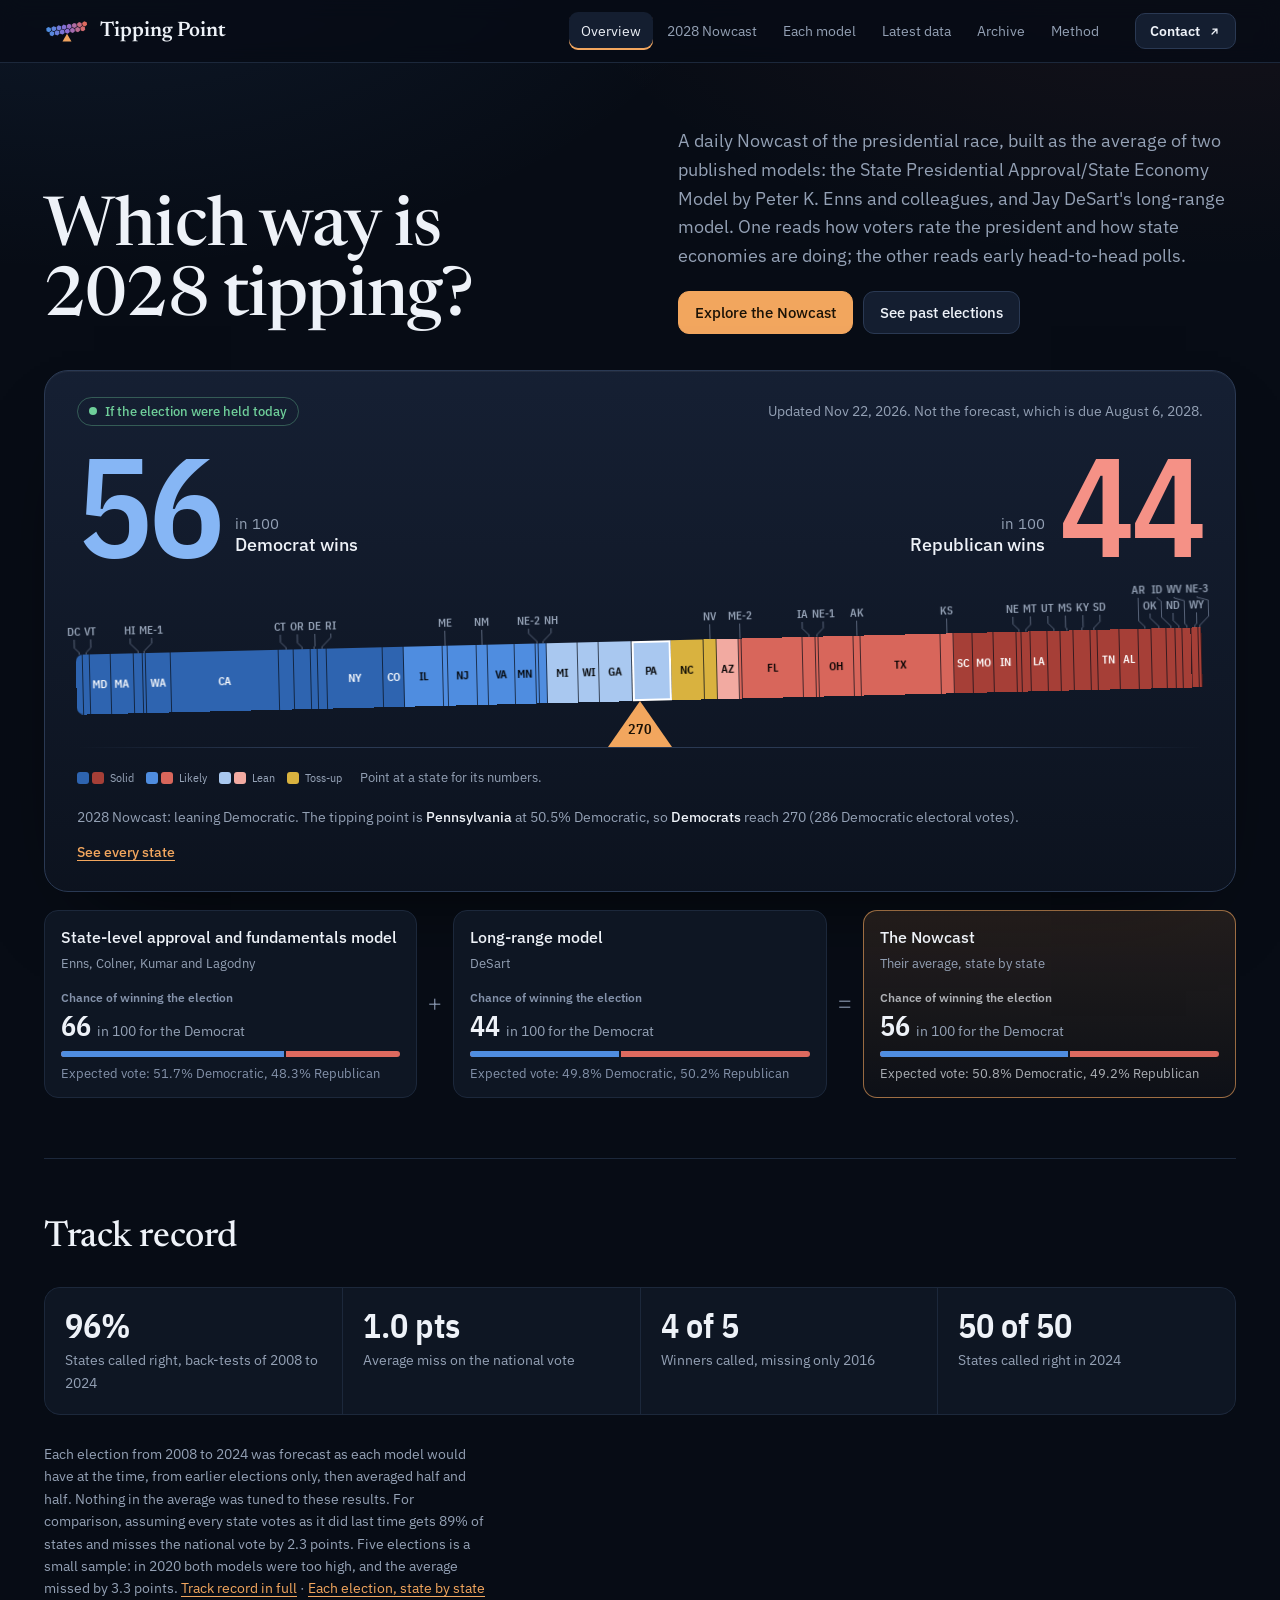
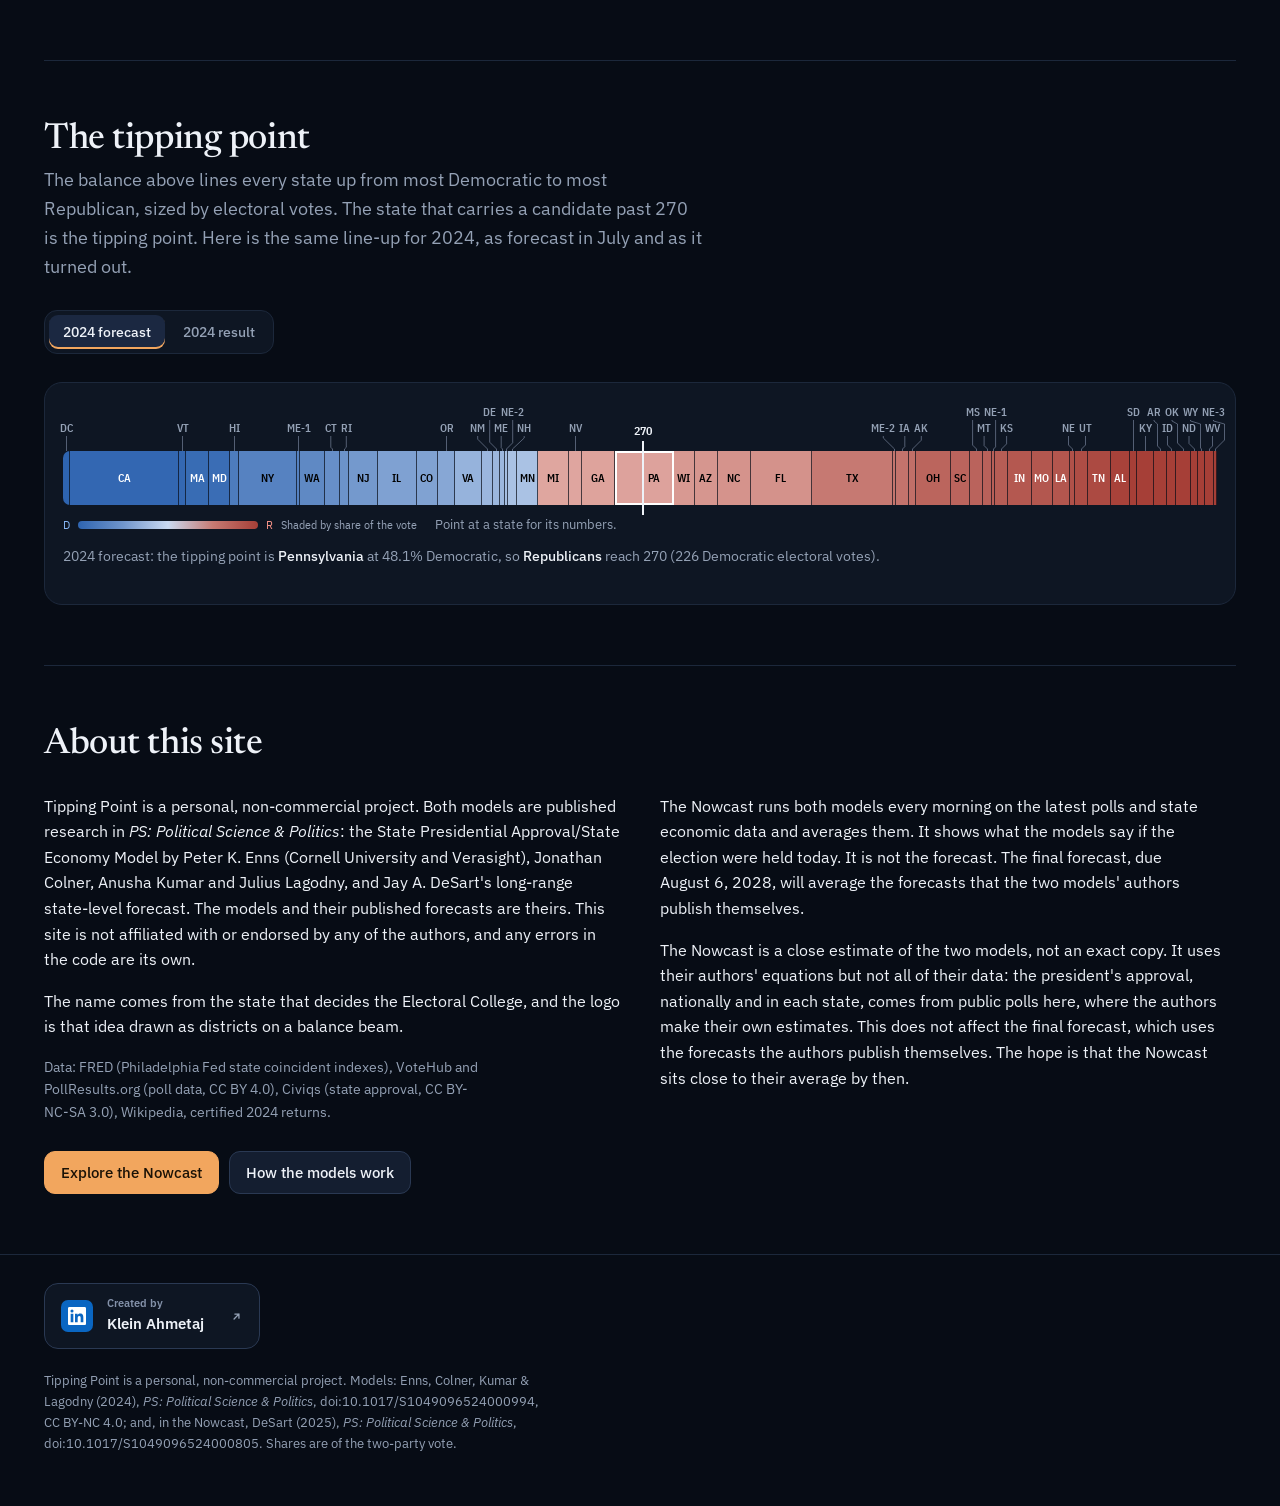
==== commit 514ed304: "Civiqs copy date: November 21, 2026" ====
--- a/docs/index.html
+++ b/docs/index.html
@@ -263,7 +263,7 @@
         <p class="small" id="live-inputs"></p>
         <div class="needs needs-1">
           <div><span class="s ok" id="need-econ">Daily</span><h3>State economies</h3><p>Philadelphia Fed coincident indexes via FRED, through June 2028.</p></div>
-          <div><span class="s ok">Daily</span><h3>Trump approval</h3><p>The national average, from polls of all adults, updates every day. How far each state sits from it comes from <a href="https://civiqs.com/results/approve_president_trump_2025">Civiqs's daily tracker of Trump's job approval</a> among registered voters, with each state's gap counted at half. That part is a copy taken on <span data-civiqs-date>November 19, 2026</span>. Civiqs's site turns away automatic reads, so the copy is refreshed by hand rather than daily.</p></div>
+          <div><span class="s ok">Daily</span><h3>Trump approval</h3><p>The national average, from polls of all adults, updates every day. How far each state sits from it comes from <a href="https://civiqs.com/results/approve_president_trump_2025">Civiqs's daily tracker of Trump's job approval</a> among registered voters, with each state's gap counted at half. That part is a copy taken on <span data-civiqs-date>November 21, 2026</span>. Civiqs's site turns away automatic reads, so the copy is refreshed by hand rather than daily.</p></div>
           <div><span class="s ok" id="need-h2h">Daily</span><h3>Head-to-head polls</h3><p>National general-election polls between possible nominees, from PollResults.org, over the last 180 days. They feed the long-range model.</p></div>
           <div><span class="s ok" id="need-tickets">Watching</span><h3>Nominees and home states</h3><p>Read from Wikipedia every morning. Each nominee and running mate locks in as soon as they are confirmed, and the home-state bonuses switch on.</p></div>
           <div><span class="s ok" id="need-cands">Daily</span><h3>Possible candidates</h3><p>Ordered by national 2028 primary polls from PollResults.org. Anyone new who polls at 3% or more is added.</p></div>
@@ -548,7 +548,7 @@
   <section class="cols2">
     <div>
       <h2 style="margin-bottom:14px">Data behind the Nowcast</h2>
-      <p>State economies come from the Philadelphia Fed State Coincident Indexes via FRED. Trump's national approval is an average of public polls of all adults from VoteHub and PollResults.org. State-by-state approval comes from <a href="https://civiqs.com/results/approve_president_trump_2025">Civiqs's daily tracker of Trump's job approval</a> (registered voters, all 50 states), as a copy taken on <span data-civiqs-date>November 19, 2026</span>; only the differences between states are used, counted at half. Civiqs publishes its results under the <a href="https://creativecommons.org/licenses/by-nc-sa/3.0/">Creative Commons BY-NC-SA 3.0</a> license, and the state gaps taken from them are shared here on the same terms.</p>
+      <p>State economies come from the Philadelphia Fed State Coincident Indexes via FRED. Trump's national approval is an average of public polls of all adults from VoteHub and PollResults.org. State-by-state approval comes from <a href="https://civiqs.com/results/approve_president_trump_2025">Civiqs's daily tracker of Trump's job approval</a> (registered voters, all 50 states), as a copy taken on <span data-civiqs-date>November 21, 2026</span>; only the differences between states are used, counted at half. Civiqs publishes its results under the <a href="https://creativecommons.org/licenses/by-nc-sa/3.0/">Creative Commons BY-NC-SA 3.0</a> license, and the state gaps taken from them are shared here on the same terms.</p>
       <p>The 2024 back-test in the Archive: DeSart's published state forecasts for 2024, from the file dated November 5, 2023 in his replication data (doi:10.7910/DVN/HZGLY9), averaged with the state-level approval and fundamentals forecast published in July 2024.</p>
       <p>Nominees, running mates and their home states are read from Wikipedia each morning. The vice-president adjustment uses job-approval polls of the vice president from VoteHub, or favorability when there are none, as the authors did for 1988. The list of possible candidates follows national 2028 primary polls from PollResults.org.</p>
       <p>Head-to-head polls are national general-election polls between one named Democrat and one named Republican: those conducted in the last 180 days until November 7, 2027, and those conducted in October 2027 from then on. They come from the PollResults.org feed behind its <a href="https://pollresults.org/races/president-2028/">2028 presidential polls page</a>, which carries the New York Times poll data, and every record in it is read each morning. A poll that tests several pairings counts once for each. Left out: state polls, generic party ballots, questions that name a third candidate, and pairings that name a president who cannot run again. People who are not on the site's candidate list still count. VoteHub supplies the approval polls; it does not publish general-election pairings yet.</p>
@@ -583,7 +583,7 @@
     </div>
     <div>
       <h2 style="margin-bottom:14px">From other sources, or inferred</h2>
-      <p><b>State approval.</b> The authors estimate approval in each state themselves from national surveys, some of which cannot be shared. The Nowcast uses <a href="https://civiqs.com/results/approve_president_trump_2025">Civiqs's daily tracker of Trump's job approval</a> instead. Civiqs reports the share of registered voters who approve in each state. Only its differences between states are kept, not its level, and they count at half: each state is set to today's national average plus half that state's gap from the Civiqs average. That average weights each state by its adult population, since a national poll of all adults is the same kind of average. The gaps count at half because the authors' estimates, which the model was fitted on, sit about half as far from the national figure as Civiqs's do: 0.48 times, measured on 2020 and 2024. The test is under How they are combined. The District of Columbia is not in that source and is assumed to sit 24 points below the average state, about where the authors' own estimate had it in 2020, so its gap is not halved. The figures are a copy taken on <span data-civiqs-date>November 19, 2026</span>. Civiqs's site does not accept automatic reads, so the copy is refreshed by hand: the page's source is opened in a browser and saved, and Civiqs's own figures are read from it, to two decimals. Until November 19, 2026 the page as shown was saved instead, which gave whole percentages. Civiqs has been asked to allow a daily automatic read. From the copy of November 18 to the copy of November 19, the first with decimals, a typical state moved 0.7 points against the average and the largest move was 2.8 points, in Montana. In the Nowcast that came to 0.1 points for a typical state and 0.4 at most, with the gaps still counted in full.</p>
+      <p><b>State approval.</b> The authors estimate approval in each state themselves from national surveys, some of which cannot be shared. The Nowcast uses <a href="https://civiqs.com/results/approve_president_trump_2025">Civiqs's daily tracker of Trump's job approval</a> instead. Civiqs reports the share of registered voters who approve in each state. Only its differences between states are kept, not its level, and they count at half: each state is set to today's national average plus half that state's gap from the Civiqs average. That average weights each state by its adult population, since a national poll of all adults is the same kind of average. The gaps count at half because the authors' estimates, which the model was fitted on, sit about half as far from the national figure as Civiqs's do: 0.48 times, measured on 2020 and 2024. The test is under How they are combined. The District of Columbia is not in that source and is assumed to sit 24 points below the average state, about where the authors' own estimate had it in 2020, so its gap is not halved. The figures are a copy taken on <span data-civiqs-date>November 21, 2026</span>. Civiqs's site does not accept automatic reads, so the copy is refreshed by hand: the page's source is opened in a browser and saved, and Civiqs's own figures are read from it, to two decimals. Until November 19, 2026 the page as shown was saved instead, which gave whole percentages. Civiqs has been asked to allow a daily automatic read. From the copy of November 18 to the copy of November 19, the first with decimals, a typical state moved 0.7 points against the average and the largest move was 2.8 points, in Montana. In the Nowcast that came to 0.1 points for a typical state and 0.4 at most, with the gaps still counted in full.</p>
       <p><b>What the state figures change.</b> As a check, the Nowcast's current rules were run three ways on the data of November 20, 2026: with Civiqs's gaps between states in full, at half as used, and with no gaps at all, every state at the national average. The chance of a Democratic win was 54.5%, 56.1% and 57.6%. The electoral vote count, the tipping-point state and the winner of every state were the same in all three. Between full and half, the approval figure moves 3.9 points in the average state and 9.6 at most, in North Dakota; in the Nowcast the average state's share moves 0.6 points and North Dakota's 1.4. Three ratings differ between full and half (Pennsylvania, North Carolina and Kansas) and four more between half and none (Colorado, Illinois, Missouri and South Carolina). A fourth run, with the gaps taken from each state's 2024 vote and not from Civiqs, gave 57.1%.</p>
       <p><b>Florida and the last nominee's home state.</b> The model gives a nominee extra votes in their home state and takes them back at the next election if they are not running again. The authors count Florida as Trump's home state, and he cannot run in 2028, so the model moves Florida toward the Democrat. In the paper's fit that move is 3.49 points, which looked too large, and an earlier version of this site cut it in half by hand. It no longer does. The model is now refitted with the 2024 results, as the authors refit before each forecast, and the 2024 evidence itself lowers the move to 3.06 points; halving it as well would count that evidence twice. California, Harris's home state, moves 3.06 points the other way. The long-range model has its own, smaller version of the same effect: 1.91 points.</p>
       <p><b>National approval.</b> An average of public polls of all adults from VoteHub and PollResults.org over the last 30 days: each pollster's latest poll, weighted by sample size and by age, with recent polls counting more. Internal and partisan polls are left out. A poll that both sources list counts once, however they spell the pollster's name, and a poll that reports all adults and voters separately counts by its all-adults figures. Polls of registered or likely voters only are left out too, because the paper measures approval among all adults: its estimates cover everyone aged 18 and over, are weighted to census population counts, and come from surveys of the general public (Gallup, AP-NORC, Verasight and YouGov in 2024). In every month since May 2026, polls of voters have read 3 to 6 points higher for Trump than polls of all adults. On the paper's window, June 1 to July 30, 2028, every poll of all adults in the window counts, by its sample size alone and with no extra weight for newer polls, because the paper pools every survey answer from June and July.</p>
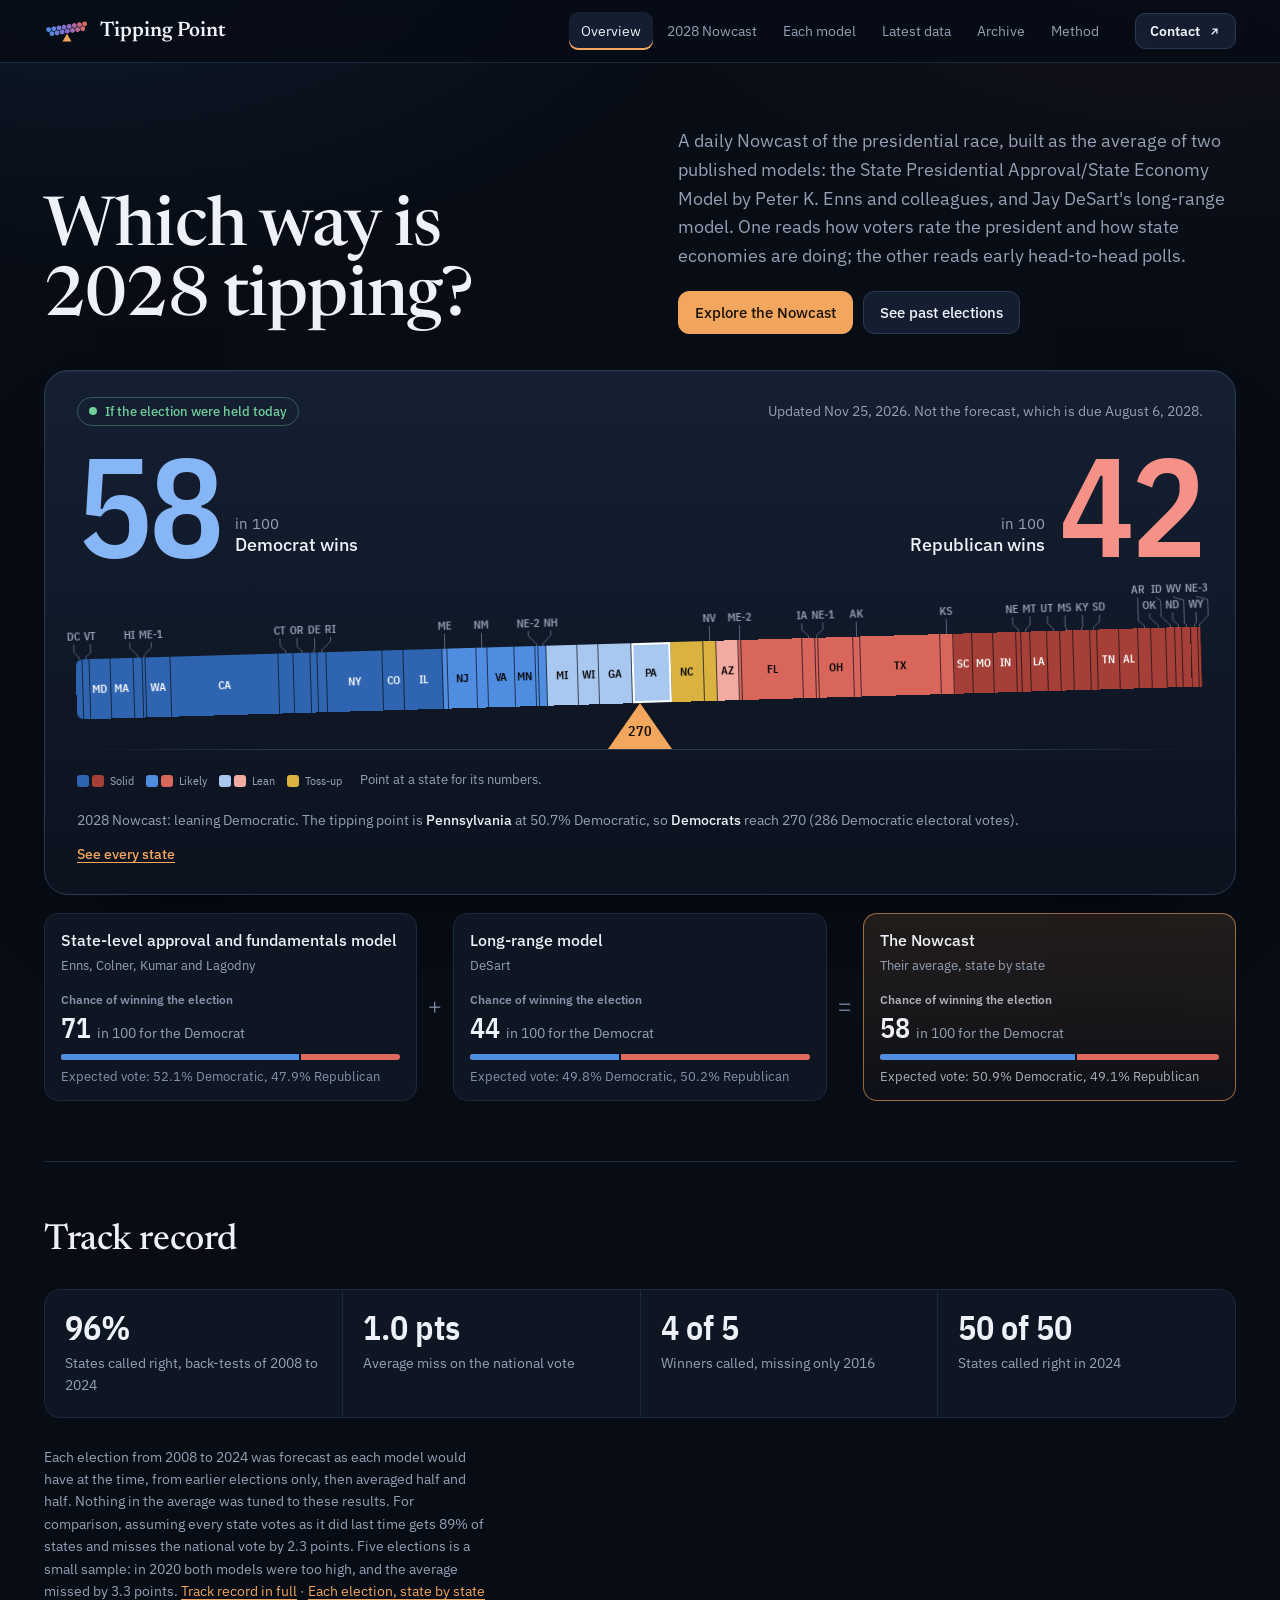
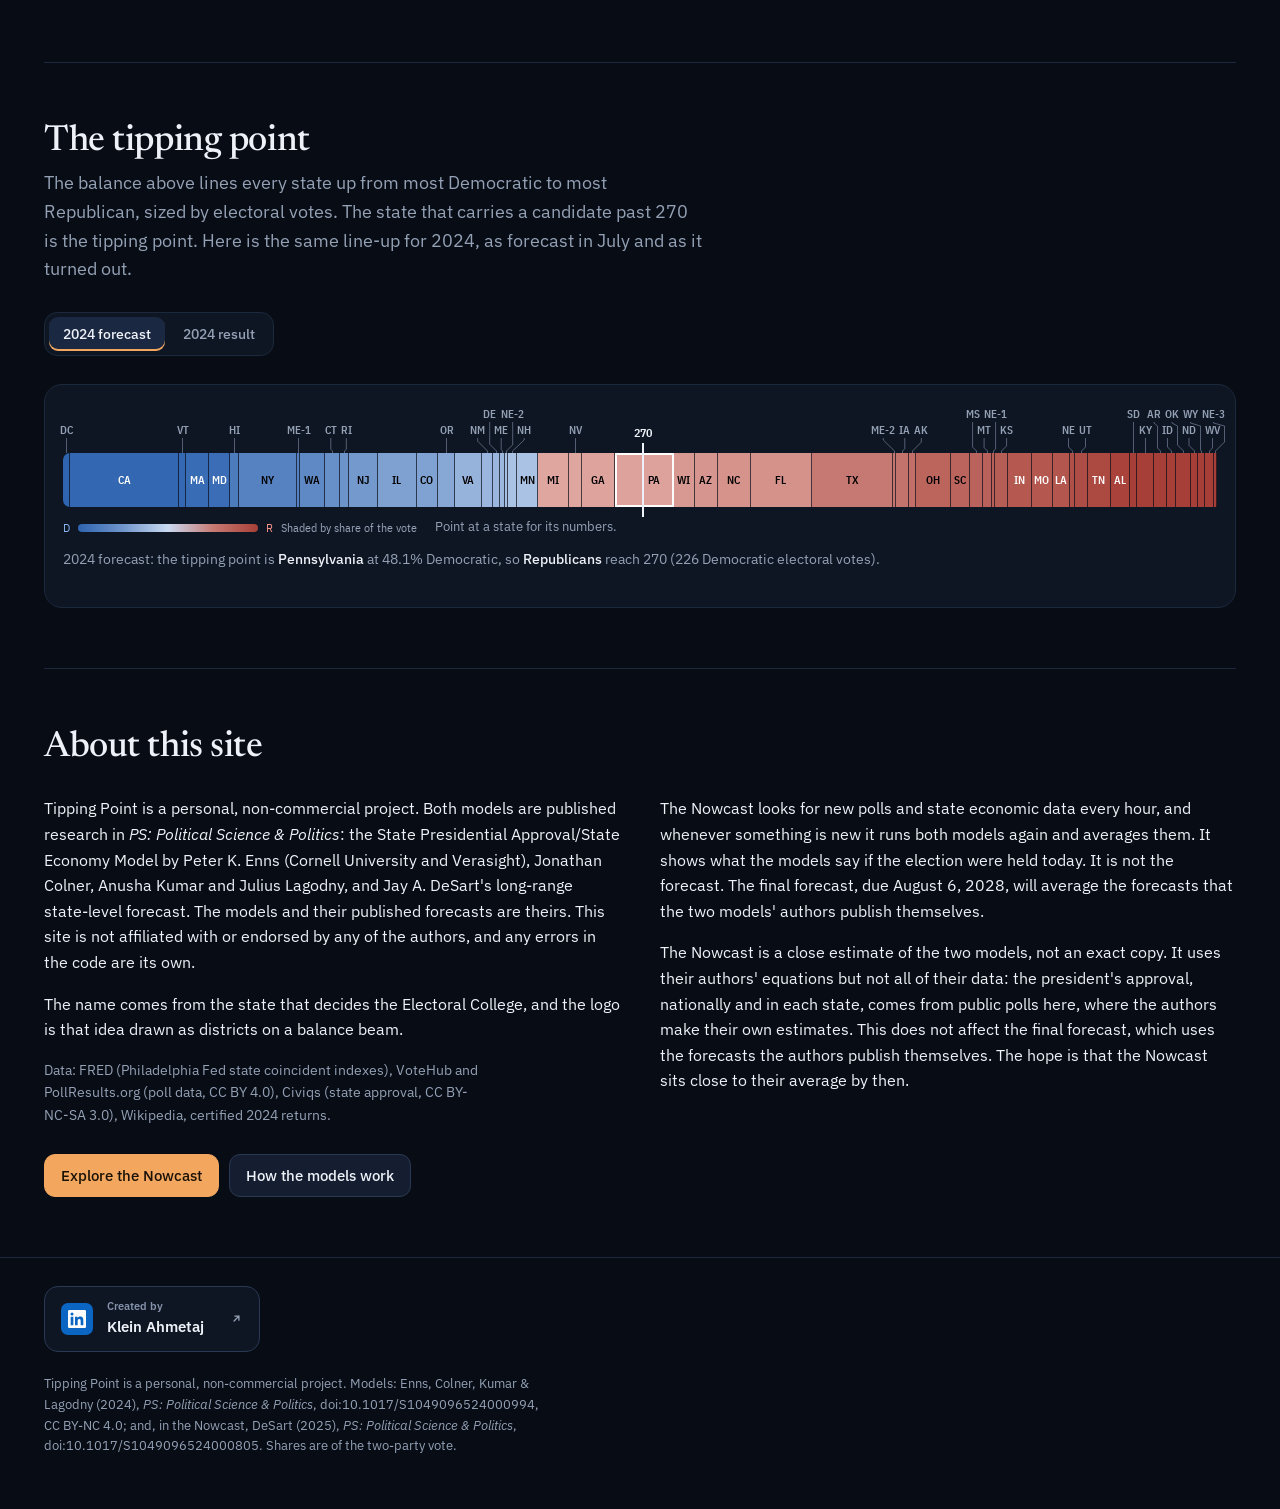
==== commit efd2639e: "Updates: check every hour, run the models only when an input has changed Each run reads the poll fee" ====
--- a/docs/index.html
+++ b/docs/index.html
@@ -95,7 +95,7 @@
         <p class="small">Data: FRED (Philadelphia Fed state coincident indexes), VoteHub and PollResults.org (poll data, CC BY 4.0), Civiqs (state approval, CC BY-NC-SA 3.0), Wikipedia, certified 2024 returns.</p>
       </div>
       <div class="stack">
-        <p>The Nowcast runs both models every morning on the latest polls and state economic data and averages them. It shows what the models say if the election were held today. It is not the forecast. The final forecast, due August 6, 2028, will average the forecasts that the two models' authors publish themselves.</p>
+        <p>The Nowcast looks for new polls and state economic data every hour, and whenever something is new it runs both models again and averages them. It shows what the models say if the election were held today. It is not the forecast. The final forecast, due August 6, 2028, will average the forecasts that the two models' authors publish themselves.</p>
         <p>The Nowcast is a close estimate of the two models, not an exact copy. It uses their authors' equations but not all of their data: the president's approval, nationally and in each state, comes from public polls here, where the authors make their own estimates. This does not affect the final forecast, which uses the forecasts the authors publish themselves. The hope is that the Nowcast sits close to their average by then.</p>
       </div>
     </div>
@@ -263,9 +263,9 @@
         <p class="small" id="live-inputs"></p>
         <div class="needs needs-1">
           <div><span class="s ok" id="need-econ">Daily</span><h3>State economies</h3><p>Philadelphia Fed coincident indexes via FRED, through June 2028.</p></div>
-          <div><span class="s ok">Daily</span><h3>Trump approval</h3><p>The national average, from polls of all adults, updates every day. How far each state sits from it comes from <a href="https://civiqs.com/results/approve_president_trump_2025">Civiqs's daily tracker of Trump's job approval</a> among registered voters, with each state's gap counted at half. That part is a copy taken on <span data-civiqs-date>November 21, 2026</span>. Civiqs's site turns away automatic reads, so the copy is refreshed by hand rather than daily.</p></div>
+          <div><span class="s ok">Daily</span><h3>Trump approval</h3><p>The national average, from polls of all adults, is checked every hour and updates when a poll comes in. How far each state sits from it comes from <a href="https://civiqs.com/results/approve_president_trump_2025">Civiqs's daily tracker of Trump's job approval</a> among registered voters, with each state's gap counted at half. That part is a copy taken on <span data-civiqs-date>November 21, 2026</span>. Civiqs's site turns away automatic reads, so the copy is refreshed by hand rather than daily.</p></div>
           <div><span class="s ok" id="need-h2h">Daily</span><h3>Head-to-head polls</h3><p>National general-election polls between possible nominees, from PollResults.org, over the last 180 days. They feed the long-range model.</p></div>
-          <div><span class="s ok" id="need-tickets">Watching</span><h3>Nominees and home states</h3><p>Read from Wikipedia every morning. Each nominee and running mate locks in as soon as they are confirmed, and the home-state bonuses switch on.</p></div>
+          <div><span class="s ok" id="need-tickets">Watching</span><h3>Nominees and home states</h3><p>Read from Wikipedia every hour. Each nominee and running mate locks in as soon as they are confirmed, and the home-state bonuses switch on.</p></div>
           <div><span class="s ok" id="need-cands">Daily</span><h3>Possible candidates</h3><p>Ordered by national 2028 primary polls from PollResults.org. Anyone new who polls at 3% or more is added.</p></div>
           <div><span class="s ok" id="need-vp">Daily</span><h3>Vice-president adjustment</h3><p>If the sitting vice president is a nominee, approval shifts by his net job approval minus the president's.</p></div>
         </div>
@@ -288,7 +288,7 @@
 <div id="view-data" class="wrap data-page" hidden>
   <section class="data-intro">
     <h1>Latest data</h1>
-    <p class="lede">Everything the Nowcast reads, newest first: head-to-head polls, approval polls, state economies and primary polling. It all updates every morning, and this page shows what came in and what it moved.</p>
+    <p class="lede">Everything the Nowcast reads, newest first: head-to-head polls, approval polls, state economies and primary polling. It is all checked every hour, and this page shows what came in and what it moved.</p>
     <p class="data-status" id="data-status"></p>
   </section>
   <div class="figs data-changes" id="data-changes"></div>
@@ -550,7 +550,7 @@
       <h2 style="margin-bottom:14px">Data behind the Nowcast</h2>
       <p>State economies come from the Philadelphia Fed State Coincident Indexes via FRED. Trump's national approval is an average of public polls of all adults from VoteHub and PollResults.org. State-by-state approval comes from <a href="https://civiqs.com/results/approve_president_trump_2025">Civiqs's daily tracker of Trump's job approval</a> (registered voters, all 50 states), as a copy taken on <span data-civiqs-date>November 21, 2026</span>; only the differences between states are used, counted at half. Civiqs publishes its results under the <a href="https://creativecommons.org/licenses/by-nc-sa/3.0/">Creative Commons BY-NC-SA 3.0</a> license, and the state gaps taken from them are shared here on the same terms.</p>
       <p>The 2024 back-test in the Archive: DeSart's published state forecasts for 2024, from the file dated November 5, 2023 in his replication data (doi:10.7910/DVN/HZGLY9), averaged with the state-level approval and fundamentals forecast published in July 2024.</p>
-      <p>Nominees, running mates and their home states are read from Wikipedia each morning. The vice-president adjustment uses job-approval polls of the vice president from VoteHub, or favorability when there are none, as the authors did for 1988. The list of possible candidates follows national 2028 primary polls from PollResults.org.</p>
+      <p>Nominees, running mates and their home states are read from Wikipedia every hour. The vice-president adjustment uses job-approval polls of the vice president from VoteHub, or favorability when there are none, as the authors did for 1988. The list of possible candidates follows national 2028 primary polls from PollResults.org.</p>
       <p>Head-to-head polls are national general-election polls between one named Democrat and one named Republican: those conducted in the last 180 days until November 7, 2027, and those conducted in October 2027 from then on. They come from the PollResults.org feed behind its <a href="https://pollresults.org/races/president-2028/">2028 presidential polls page</a>, which carries the New York Times poll data, and every record in it is read each morning. A poll that tests several pairings counts once for each. Left out: state polls, generic party ballots, questions that name a third candidate, and pairings that name a president who cannot run again. People who are not on the site's candidate list still count. VoteHub supplies the approval polls; it does not publish general-election pairings yet.</p>
       <p>The Archive's 2024 page for this model is the paper's own forecast, recomputed exactly from the authors' replication files. The Nowcast differs from the two papers in the ways listed below.</p>
     </div>
@@ -578,7 +578,7 @@
       <p><b>One more model is averaged in.</b> Each state's forecast is half the Enns model and half DeSart's long-range model, then simulated together. The paper uses its model alone. Why: see "How they are combined" above.</p>
       <p><b>Each party's field is weighted until its nominee is known.</b> The paper forecasts once the nominees are set, so it has no rule for this. Home-state effects are spread across the possible nominees, an idea taken from DeSart, but by each candidate's share of primary polling. DeSart's own model, as run here, spreads them by how often each candidate appears in the head-to-head polls. The vice-president adjustment is applied in the same proportion: if the sitting vice president has 38% of his party's primary polling, 38% of the adjustment applies.</p>
       <p><b>The vice-president adjustment is phased in until June 2028.</b> The authors apply the gap between the vice president's and the president's net approval in full, from a handful of July polls that asked about both. The site measures it the same way: in surveys that asked about both, comparing the same group of people. In the daily Nowcast it is scaled by the number of polls of the vice president and reaches full size at 20 polls, so a few polls cannot move every state at once. Once the approval model is on the paper's window, June 1 to July 30, 2028, the gap is applied in full, as the authors apply it, so the final forecast uses the full adjustment. When there are too few polls in the last 120 days, the window widens to 240 and then 365 days, and as a last resort a single poll is used.</p>
-      <p><b>It runs every day.</b> The paper forecasts once, about 100 days before the election, from approval polls taken in June and July and the economy through June. The Nowcast uses today's polls and the latest economic month, so it describes today, not November 2028. The site's last run follows the paper's timing: approval polls conducted June 1 to July 30, 2028 and the economy through June. It stands in for this model's half of the final forecast until Enns and colleagues publish their own. The Nowcast moves to that window in June 2028, once ten pollsters have a poll in it; until then it keeps the last 30 days, so the first days of June do not rest on one or two polls.</p>
+      <p><b>It runs all the time.</b> The paper forecasts once, about 100 days before the election, from approval polls taken in June and July and the economy through June. The Nowcast uses today's polls and the latest economic month, so it describes today, not November 2028. The site's last run follows the paper's timing: approval polls conducted June 1 to July 30, 2028 and the economy through June. It stands in for this model's half of the final forecast until Enns and colleagues publish their own. The Nowcast moves to that window in June 2028, once ten pollsters have a poll in it; until then it keeps the last 30 days, so the first days of June do not rest on one or two polls.</p>
       <p><b>National vote.</b> The authors add up the national vote by weighting each state by its 2020 population. The Nowcast weights states by the votes cast in 2024, which is how DeSart adds up his. On the Nowcast of November 20, 2026 the two ways gave the same figure to within 0.01 points.</p>
     </div>
     <div>
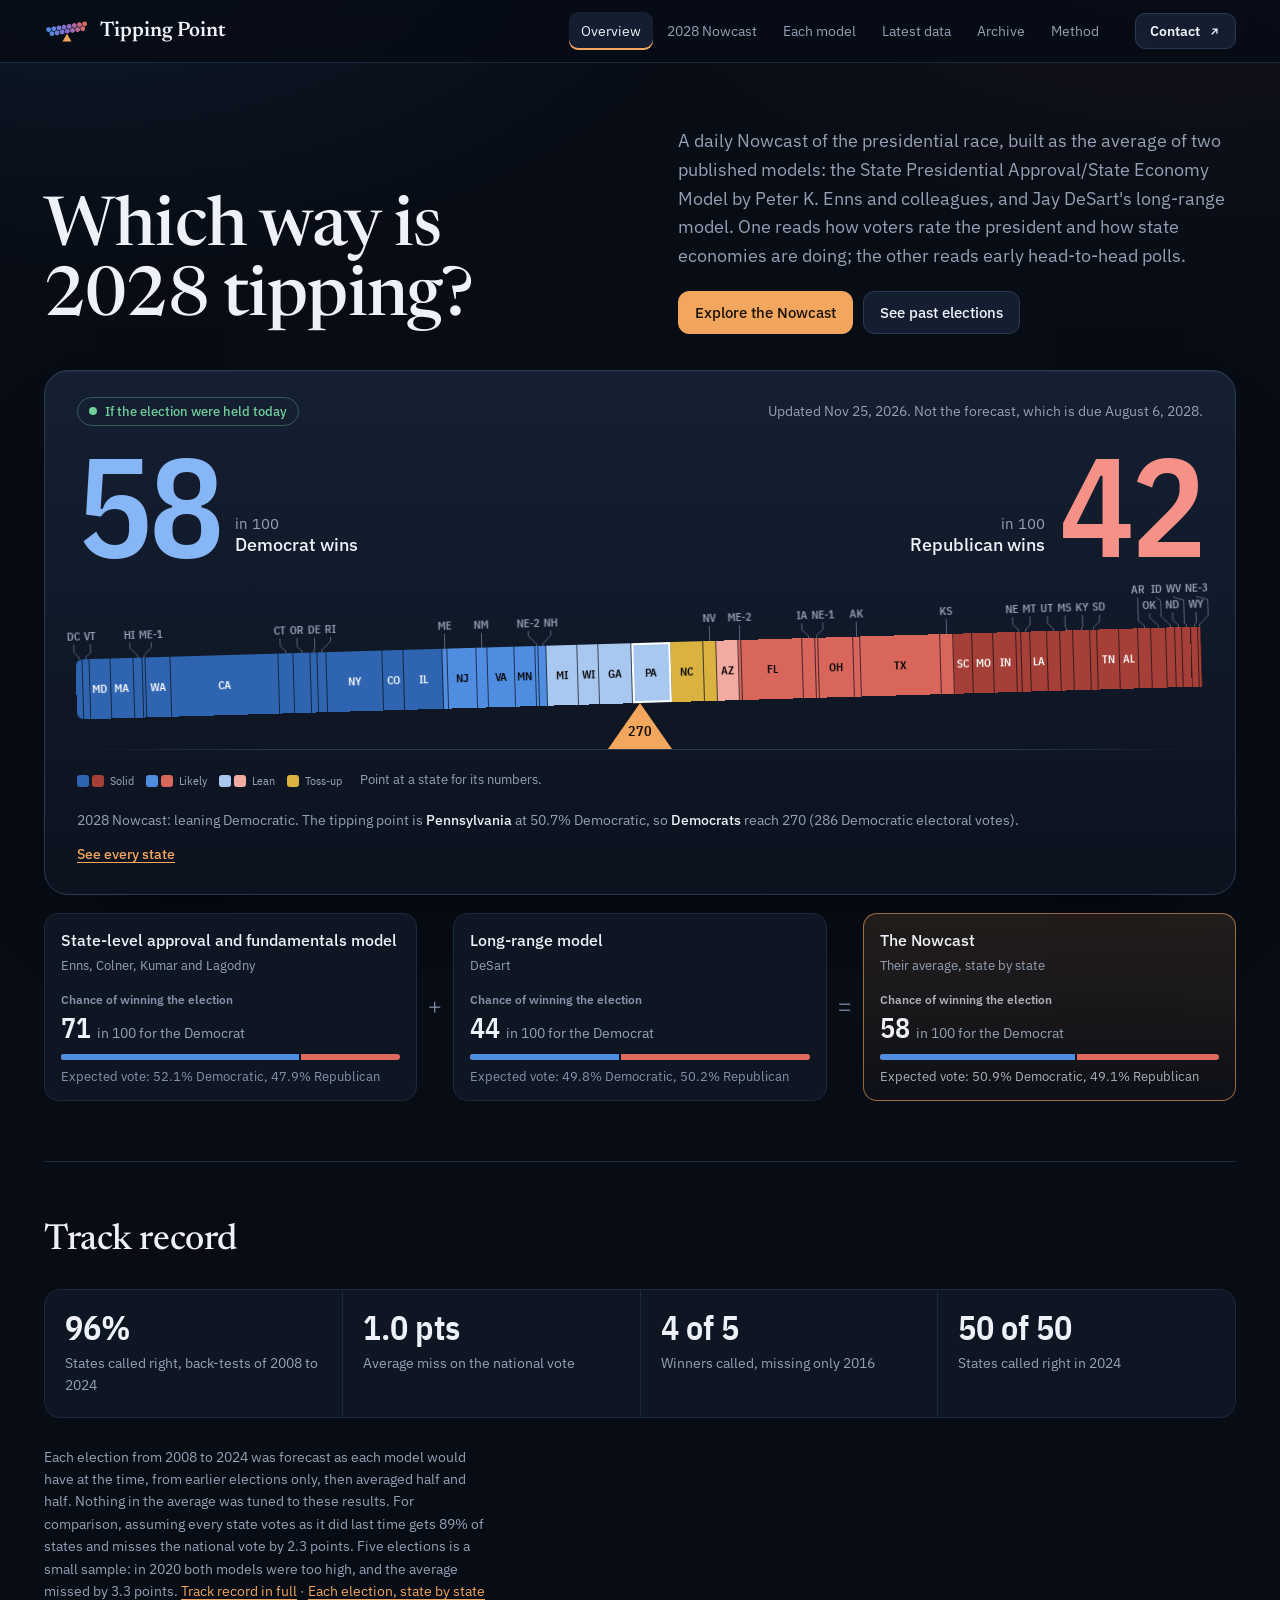
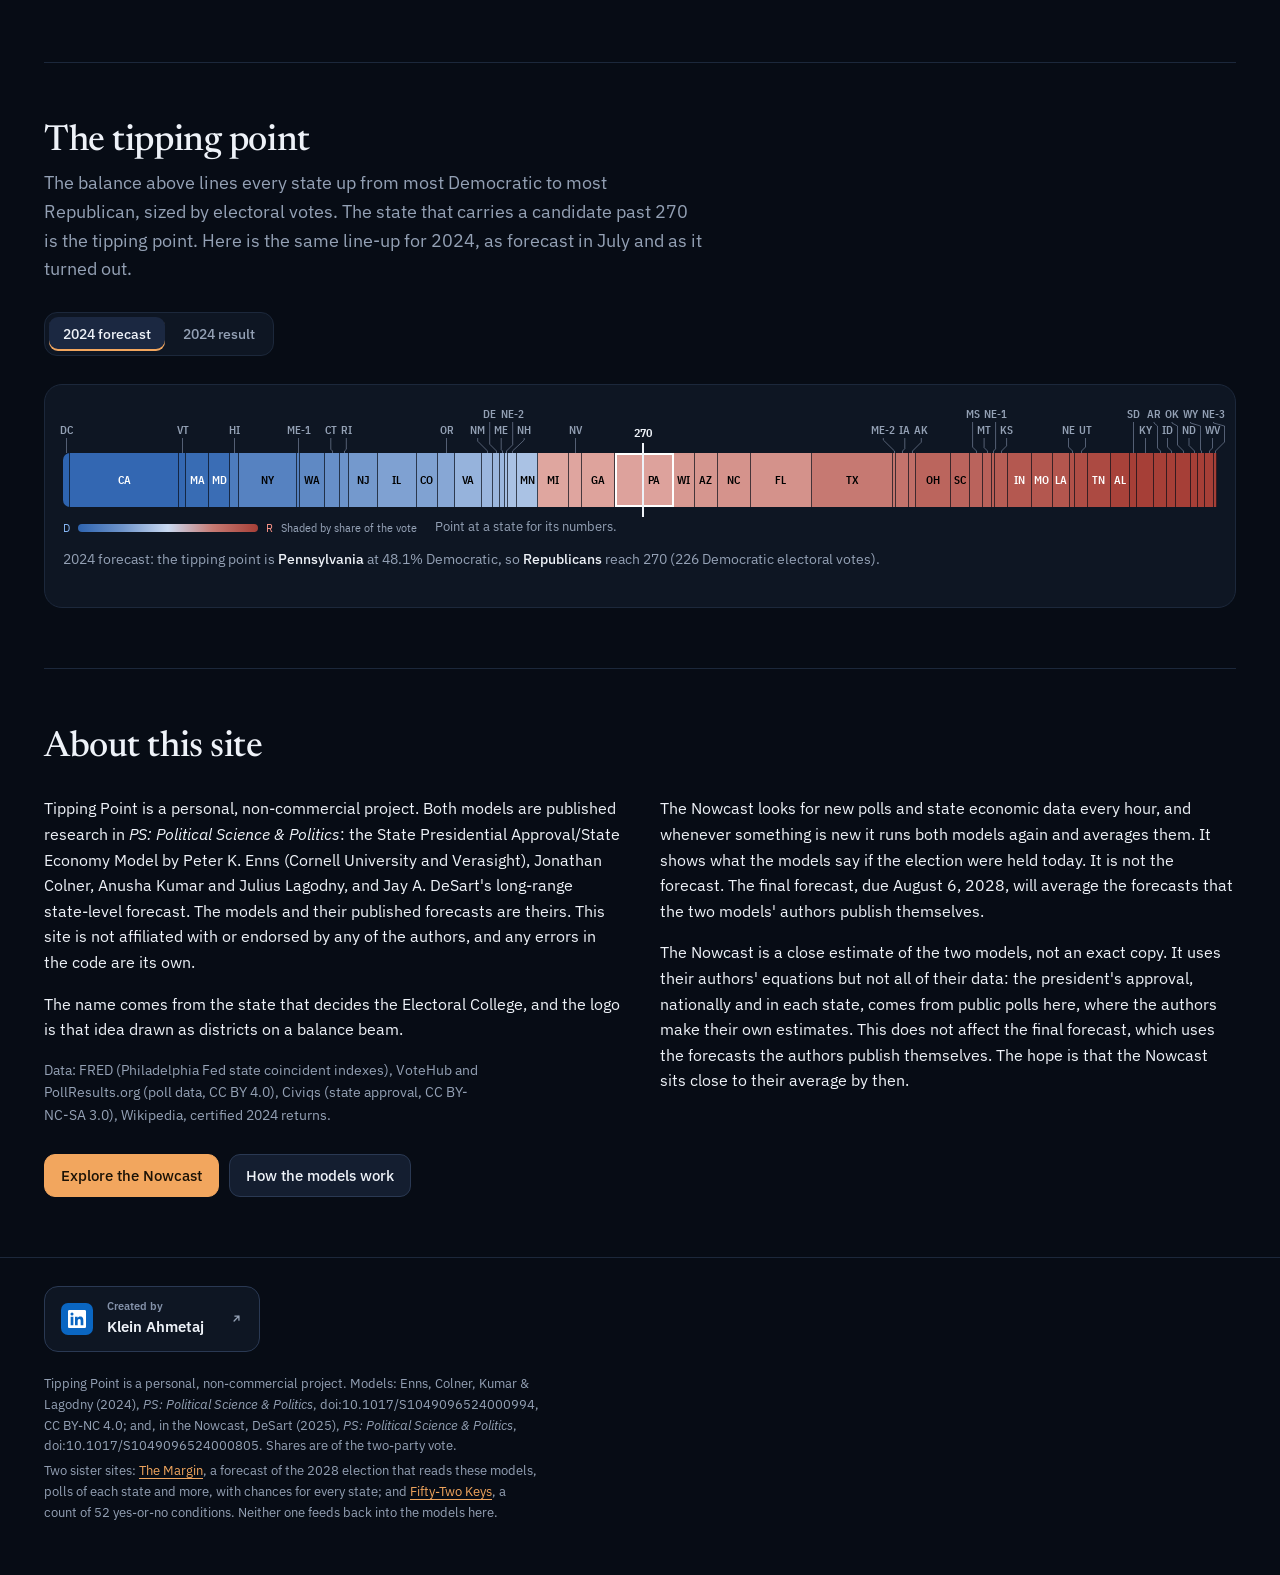
==== commit 3718c64f: "Footer: links to the two sister sites" ====
--- a/docs/index.html
+++ b/docs/index.html
@@ -626,6 +626,7 @@
   <div class="wrap">
     <a class="made-by" href="https://www.linkedin.com/in/kleinahmetaj/" target="_blank" rel="noopener"><span class="li-badge"><svg viewBox="0 0 24 24" width="18" height="18" aria-hidden="true"><path fill="currentColor" d="M20.45 20.45h-3.56v-5.57c0-1.33-.02-3.04-1.85-3.04-1.85 0-2.14 1.45-2.14 2.94v5.67H9.34V9h3.42v1.56h.05c.48-.9 1.64-1.85 3.37-1.85 3.6 0 4.27 2.37 4.27 5.46v6.28zM5.34 7.43a2.06 2.06 0 1 1 0-4.13 2.06 2.06 0 0 1 0 4.13zM7.12 20.45H3.56V9h3.56v11.45zM22.22 0H1.77C.79 0 0 .77 0 1.73v20.54C0 23.23.79 24 1.77 24h20.45c.98 0 1.78-.77 1.78-1.73V1.73C24 .77 23.2 0 22.22 0z"/></svg></span><span><small>Created by</small><b>Klein Ahmetaj</b></span><svg viewBox="0 0 16 16" width="13" height="13" aria-hidden="true"><path d="M5 11 11 5M6 5h5v5" fill="none" stroke="currentColor" stroke-width="1.6" stroke-linecap="round" stroke-linejoin="round"/></svg></a>
     <p>Tipping Point is a personal, non-commercial project. Models: Enns, Colner, Kumar &amp; Lagodny (2024), <em>PS: Political Science &amp; Politics</em>, doi:10.1017/S1049096524000994, CC BY-NC 4.0; and, in the Nowcast, DeSart (2025), <em>PS: Political Science &amp; Politics</em>, doi:10.1017/S1049096524000805. Shares are of the two-party vote.</p>
+    <p>Two sister sites: <a href="https://ka82205.github.io/the-margin/">The Margin</a>, a forecast of the 2028 election that reads these models, polls of each state and more, with chances for every state; and <a href="https://ka82205.github.io/fifty-two-keys/">Fifty-Two Keys</a>, a count of 52 yes-or-no conditions. Neither one feeds back into the models here.</p>
   </div>
 </footer>
 
